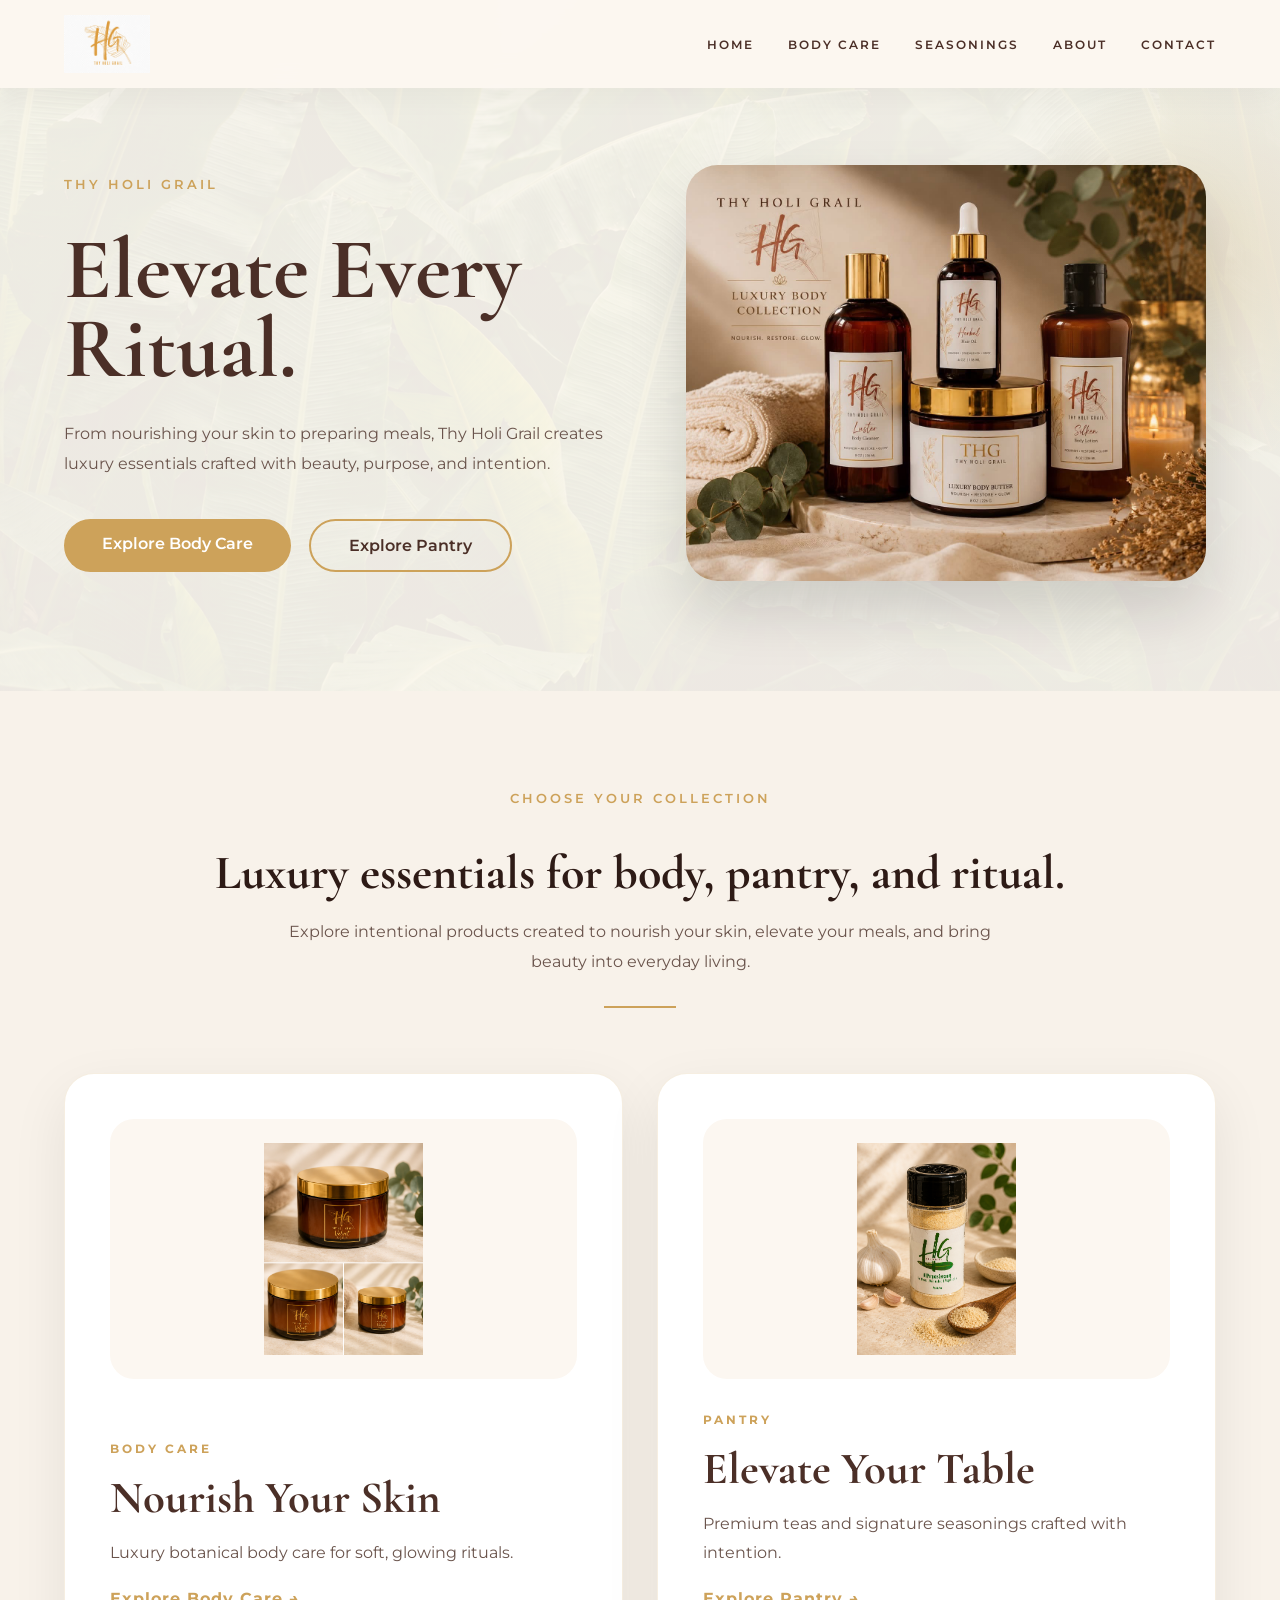
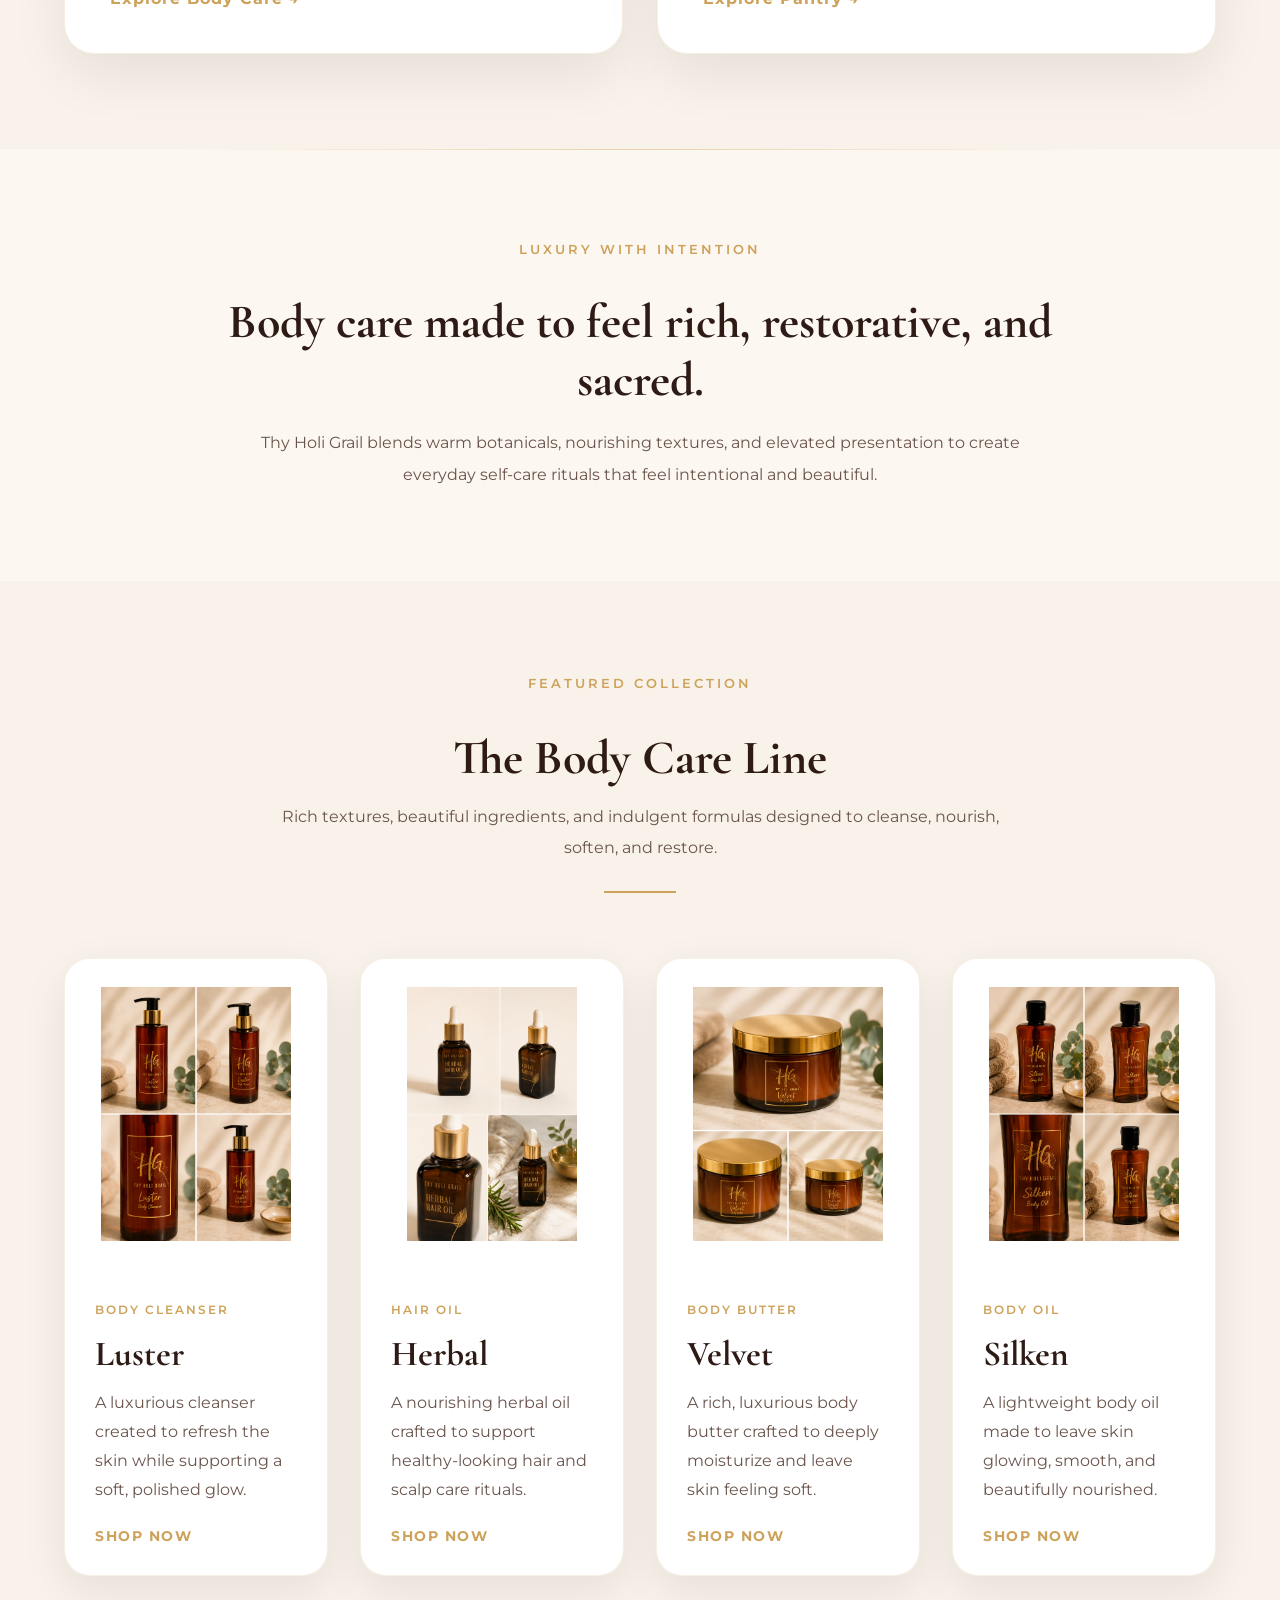
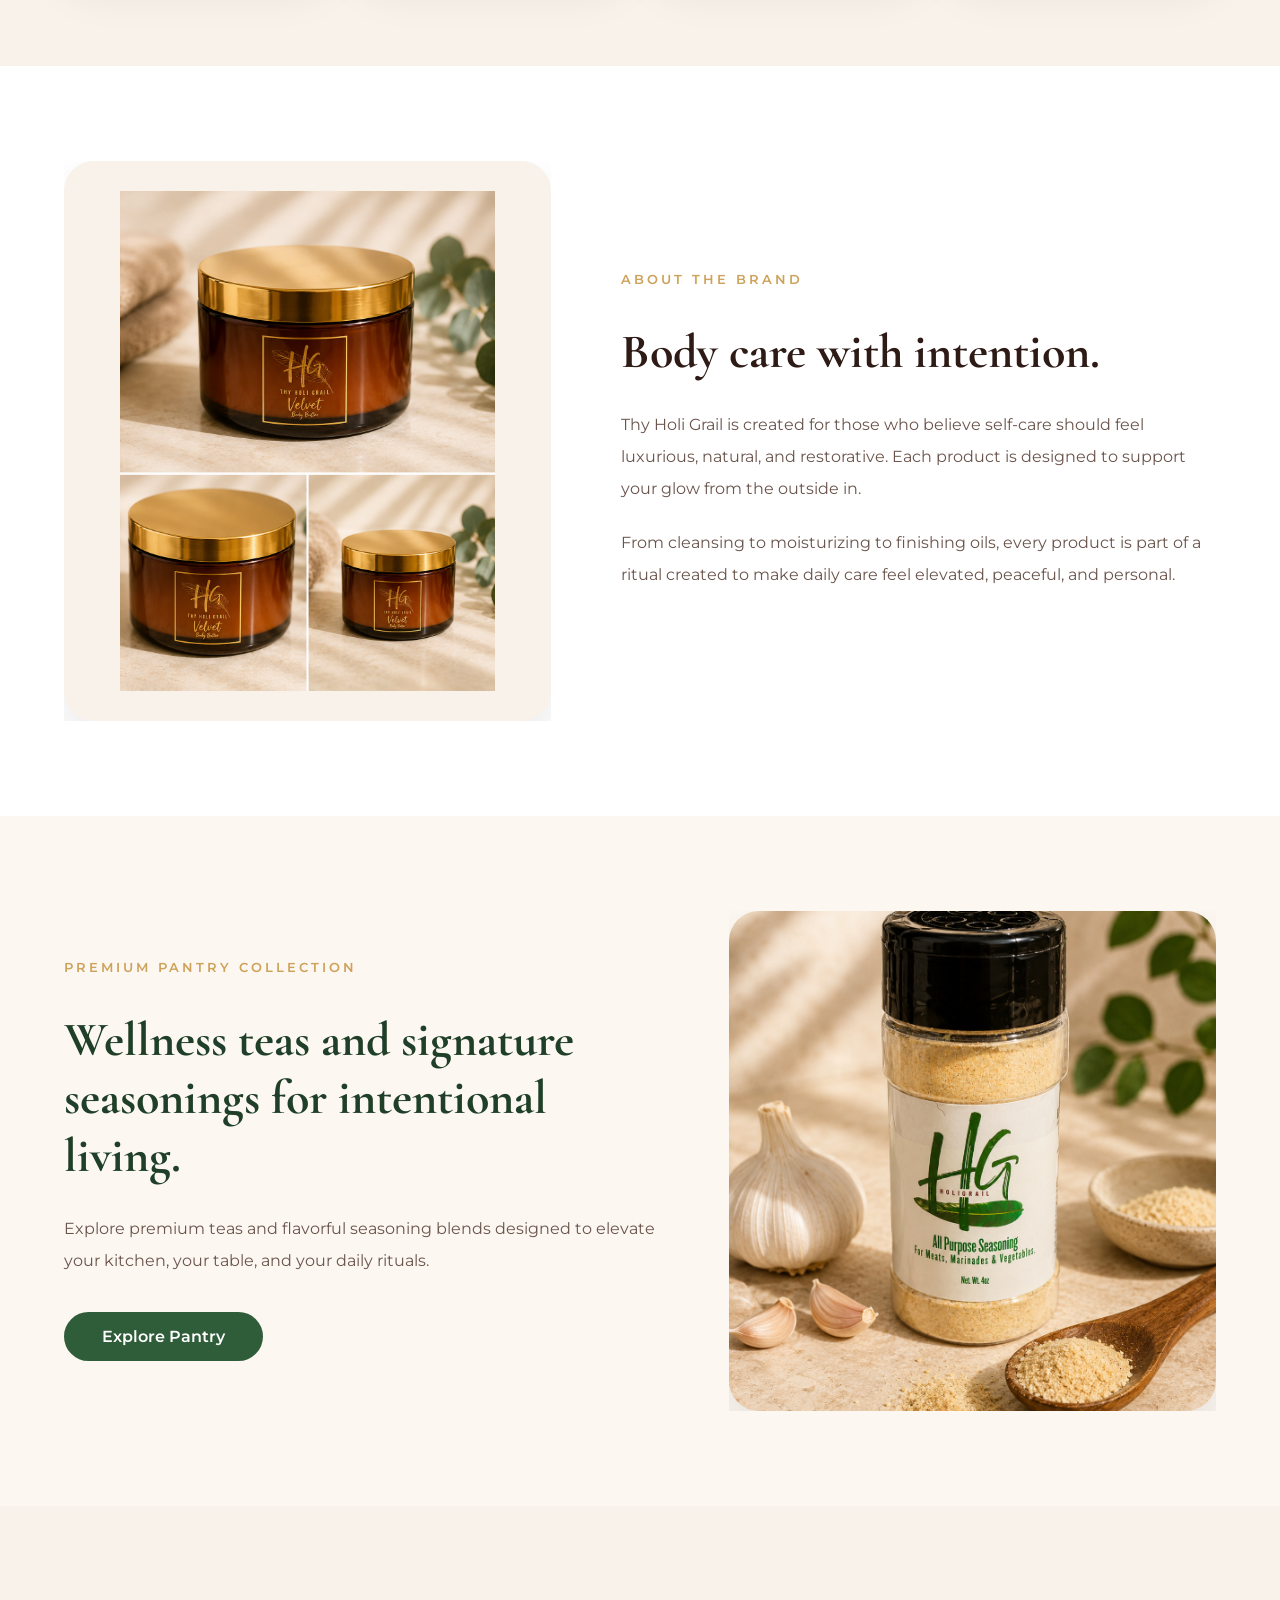
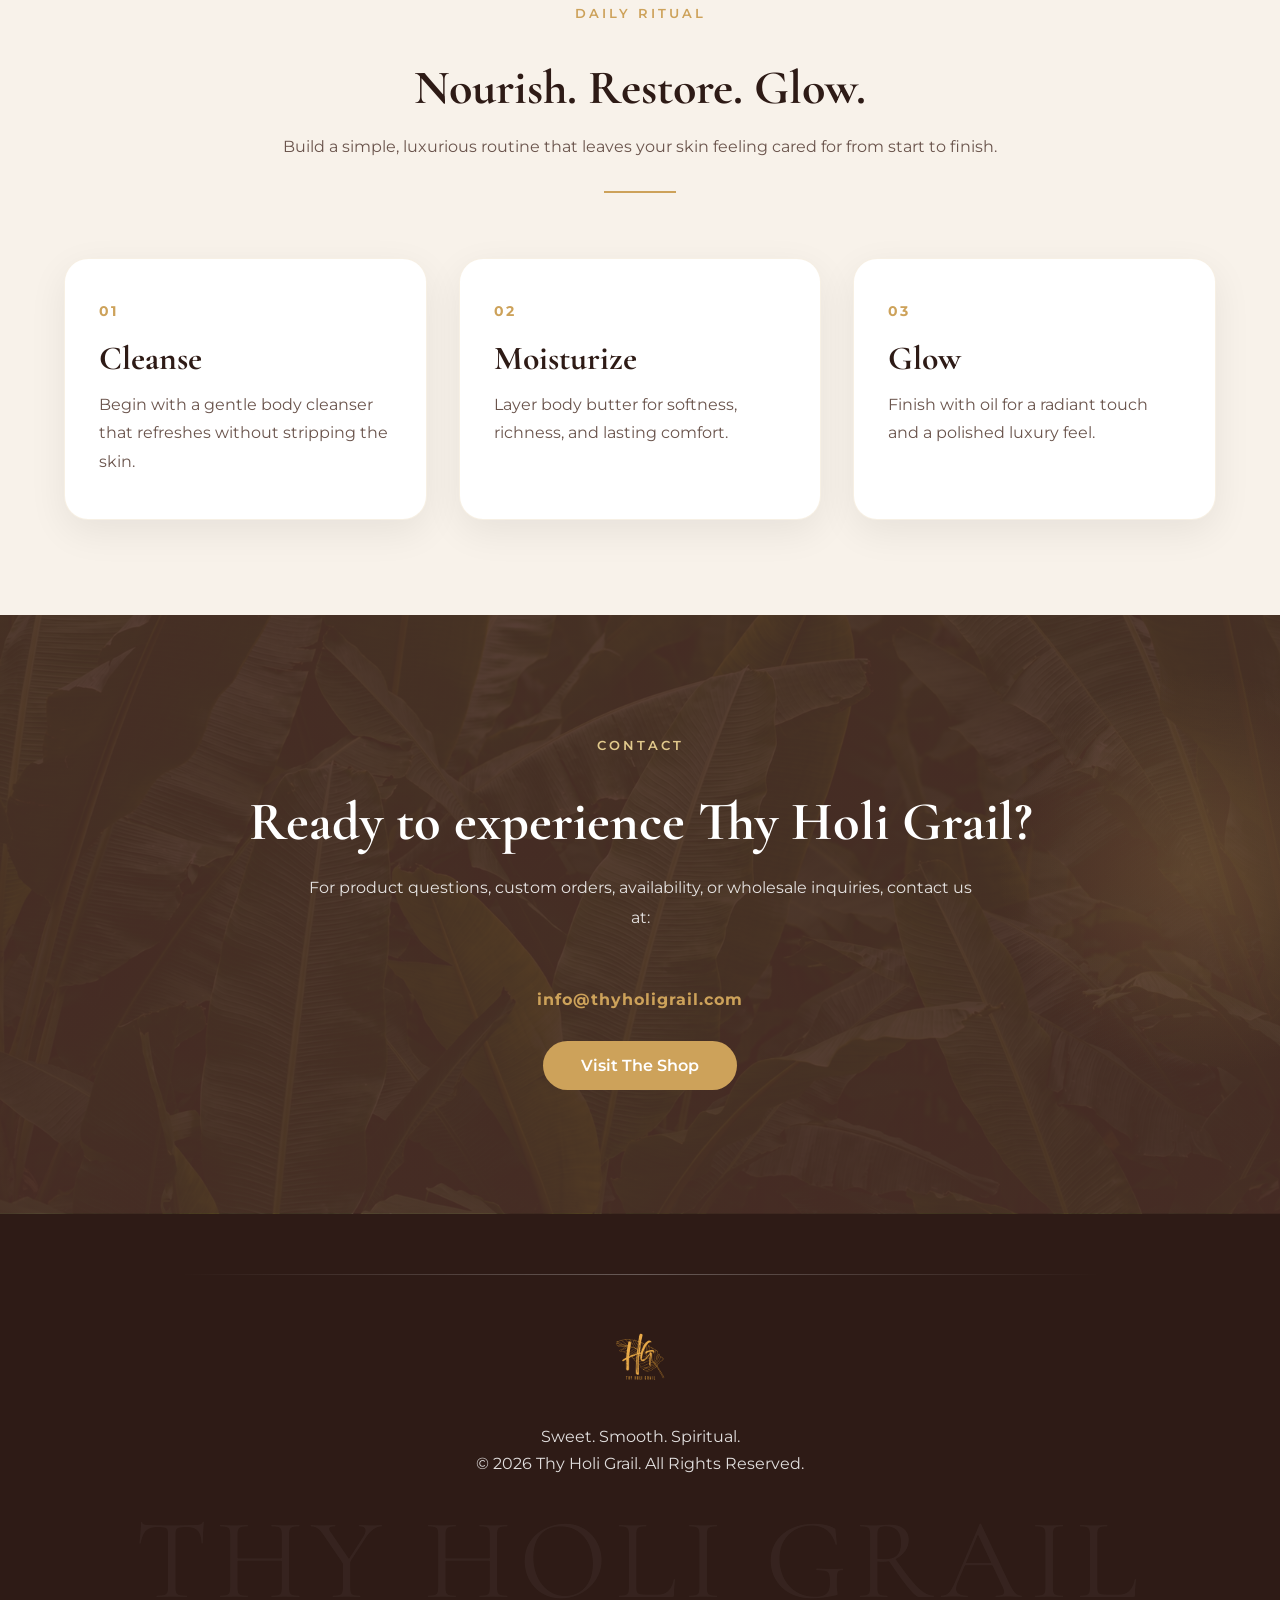
==== index.html @ 7cf2af61 "Update logo image source in index.html" ====
<!DOCTYPE html>
<html lang="en">
<head>
    <meta charset="UTF-8" />
    <meta name="viewport" content="width=device-width, initial-scale=1.0" />

    <title>Thy Holi Grail | Luxury Body Care</title>

    <link rel="stylesheet" href="style.css" />

    <link rel="preconnect" href="https://fonts.googleapis.com">
    <link rel="preconnect" href="https://fonts.gstatic.com" crossorigin>
    <link href="https://fonts.googleapis.com/css2?family=Cormorant+Garamond:wght@500;600;700&family=Montserrat:wght@300;400;500;600;700&display=swap" rel="stylesheet">
</head>

<body class="home-page">

    <header class="header">
        <a href="index.html" class="logo">
            <img src="./assets/logo/hglogo3.png" alt="Thy Holi Grail Logo">
        </a>

        <nav class="nav" id="nav">
            <a href="index.html" class="active">Home</a>
            <a href="#collection">Body Care</a>
            <a href="pages/seasonings.html">Seasonings</a>
            <a href="#about">About</a>
            <a href="#contact">Contact</a>
        </nav>

        <button class="menu-btn" id="menuBtn" aria-label="Open navigation menu">☰</button>
    </header>

    <main>

      <section class="home-hero brand-hero" id="home">
    <div class="container brand-hero-grid">

        <div class="brand-hero-content">
            <p class="eyebrow">Thy Holi Grail</p>

            <h1>
                Elevate Every<br>
                Ritual.
            </h1>

            <p>
                From nourishing your skin to preparing meals, Thy Holi Grail creates
                luxury essentials crafted with beauty, purpose, and intention.
            </p>

            <div class="hero-buttons">
                <a href="#collection" class="btn-gold">Explore Body Care</a>
                <a href="pages/seasonings.html" class="btn-outline-gold">Explore Pantry</a>
            </div>
        </div>

        <div class="brand-hero-collage">
            <img src="./assets/images/hero.JPG" alt="Thy Holi Grail Body Care" class="collage-main">
        </div>

    </div>
        </section>
<section class="collection-hub">
    <div class="container">

        <div class="collection-heading">
            <p class="eyebrow">Choose Your Collection</p>

            <h2>
                Luxury essentials for body, pantry, and ritual.
            </h2>

            <p>
                Explore intentional products created to nourish your skin, elevate your meals,
                and bring beauty into everyday living.
            </p>
        </div>

        <div class="collection-hub-grid">

            <a href="#collection" class="collection-hub-card">
                <div class="collection-hub-image">
                    <img src="./assets/images/BodyButter.PNG" alt="Luxury Body Care Collection">
                </div>

                <div>
                    <span>Body Care</span>
                    <h3>Nourish Your Skin</h3>
                    <p>Luxury botanical body care for soft, glowing rituals.</p>
                    <strong>Explore Body Care →</strong>
                </div>
            </a>

            <a href="pages/seasonings.html" class="collection-hub-card">
                <div class="collection-hub-image">
                    <img src="./assets/images/AllPurpose.PNG" alt="Premium Pantry Collection">
                </div>

                <div>
                    <span>Pantry</span>
                    <h3>Elevate Your Table</h3>
                    <p>Premium teas and signature seasonings crafted with intention.</p>
                    <strong>Explore Pantry →</strong>
                </div>
            </a>

        </div>

    </div>
</section>
        <section class="home-intro">
            <div class="container">
                <p class="eyebrow">Luxury With Intention</p>

                <h2>
                    Body care made to feel rich, restorative, and sacred.
                </h2>

                <p>
                    Thy Holi Grail blends warm botanicals, nourishing textures, and elevated presentation
                    to create everyday self-care rituals that feel intentional and beautiful.
                </p>
            </div>
        </section>

        <section class="home-collection" id="collection">
            <div class="container">

                <div class="collection-heading">
                    <p class="eyebrow">Featured Collection</p>

                    <h2>The Body Care Line</h2>

                    <p>
                        Rich textures, beautiful ingredients, and indulgent formulas designed
                        to cleanse, nourish, soften, and restore.
                    </p>
                </div>

                <div class="home-product-grid">

                    <a class="home-product-card" href="https://thyholigrail.myshopify.com/products/luster-body-cleanser">
                        <div class="home-product-image">
                            <img src="./assets/images/Cleanser.PNG" alt="Luster Body Cleanser">
                        </div>

                        <div class="home-product-info">
                            <span>Body Cleanser</span>
                            <h3>Luster</h3>
                            <p>A luxurious cleanser created to refresh the skin while supporting a soft, polished glow.</p>
                            <strong>Shop Now</strong>
                        </div>
                    </a>

                    <a class="home-product-card" href="https://thyholigrail.myshopify.com/products/herbal-hair-oil">
                        <div class="home-product-image">
                            <img src="./assets/images/HairOil.PNG" alt="Herbal Hair Oil">
                        </div>

                        <div class="home-product-info">
                            <span>Hair Oil</span>
                            <h3>Herbal</h3>
                            <p>A nourishing herbal oil crafted to support healthy-looking hair and scalp care rituals.</p>
                            <strong>Shop Now</strong>
                        </div>
                    </a>

                    <a class="home-product-card" href="https://thyholigrail.myshopify.com/products/velvet-body-butter">
                        <div class="home-product-image">
                            <img src="./assets/images/BodyButter.PNG" alt="Velvet Body Butter">
                        </div>

                        <div class="home-product-info">
                            <span>Body Butter</span>
                            <h3>Velvet</h3>
                            <p>A rich, luxurious body butter crafted to deeply moisturize and leave skin feeling soft.</p>
                            <strong>Shop Now</strong>
                        </div>
                    </a>

                    <a class="home-product-card" href="https://thyholigrail.myshopify.com/products/silken-body-oil">
                        <div class="home-product-image">
                            <img src="./assets/images/BodyOil.PNG" alt="Silken Body Oil">
                        </div>

                        <div class="home-product-info">
                            <span>Body Oil</span>
                            <h3>Silken</h3>
                            <p>A lightweight body oil made to leave skin glowing, smooth, and beautifully nourished.</p>
                            <strong>Shop Now</strong>
                        </div>
                    </a>

                </div>

            </div>
        </section>

        <section class="home-about" id="about">
            <div class="container home-about-grid">

                <div class="home-about-image">
                    <img src="./assets/images/BodyButter.PNG" alt="Luxury body butter by Thy Holi Grail">
                </div>

                <div class="home-about-content">
                    <p class="eyebrow">About The Brand</p>

                    <h2>
                        Body care with intention.
                    </h2>

                    <p>
                        Thy Holi Grail is created for those who believe self-care should feel luxurious,
                        natural, and restorative. Each product is designed to support your glow from the outside in.
                    </p>

                    <p>
                        From cleansing to moisturizing to finishing oils, every product is part of a ritual
                        created to make daily care feel elevated, peaceful, and personal.
                    </p>
                </div>

            </div>
        </section>

        <section class="home-pantry-preview">
            <div class="container home-pantry-grid">

                <div class="home-pantry-content">
                    <p class="eyebrow">Premium Pantry Collection</p>

                    <h2>
                        Wellness teas and signature seasonings for intentional living.
                    </h2>

                    <p>
                        Explore premium teas and flavorful seasoning blends designed to elevate
                        your kitchen, your table, and your daily rituals.
                    </p>

                    <a href="pages/seasonings.html" class="btn-green">Explore Pantry</a>
                </div>

                <div class="home-pantry-image">
                    <img src="./assets/images/AllPurpose.PNG" alt="Premium Seasoning Collection">
                </div>

            </div>
        </section>

        <section class="home-ritual" id="ritual">
            <div class="container">

                <div class="collection-heading">
                    <p class="eyebrow">Daily Ritual</p>

                    <h2>Nourish. Restore. Glow.</h2>

                    <p>
                        Build a simple, luxurious routine that leaves your skin feeling cared for from start to finish.
                    </p>
                </div>

                <div class="home-ritual-grid">

                    <div class="home-ritual-card">
                        <span>01</span>
                        <h3>Cleanse</h3>
                        <p>Begin with a gentle body cleanser that refreshes without stripping the skin.</p>
                    </div>

                    <div class="home-ritual-card">
                        <span>02</span>
                        <h3>Moisturize</h3>
                        <p>Layer body butter for softness, richness, and lasting comfort.</p>
                    </div>

                    <div class="home-ritual-card">
                        <span>03</span>
                        <h3>Glow</h3>
                        <p>Finish with oil for a radiant touch and a polished luxury feel.</p>
                    </div>

                </div>

            </div>
        </section>

        <section class="home-contact" id="contact">
    <div class="container">
        <p class="eyebrow">Contact</p>

        <h2>Ready to experience Thy Holi Grail?</h2>

        <p>
            For product questions, custom orders, availability, or wholesale inquiries,
            contact us at:
        </p>

        <a href="mailto:info@thyholigrail.com" class="contact-email">
            info@thyholigrail.com
        </a>

        <br>

        <a href="https://thyholigrail.myshopify.com" class="btn-gold">
            Visit The Shop
        </a>
    </div>
</section>
        
    </main>

    <footer class="footer">
        <div class="container">
            <img src="./assets/logo/hglogo2.png" alt="Thy Holi Grail Logo" class="footer-logo">

            <p>Sweet. Smooth. Spiritual.</p>

            <p>© 2026 Thy Holi Grail. All Rights Reserved.</p>
        </div>
    </footer>

    <script src="script.js"></script>
</body>
</html>
---- style.css ----
:root {
  --ivory: #f8f2ea;
  --cream: #fcf7f1;
  --brown: #4b2f27;
  --gold: #cda25a;
  --text: #6a544c;
  --white: #ffffff;
  --shadow: 0 18px 40px rgba(0,0,0,.08);
}

* {
  margin: 0;
  padding: 0;
  box-sizing: border-box;
}

html,
body {
  width: 100%;
  overflow-x: hidden;
  scroll-behavior: smooth;
}

body {
  font-family: "Montserrat", sans-serif;
  background: var(--cream);
  color: var(--text);
}

img {
  display: block;
  max-width: 100%;
}

a {
  text-decoration: none;
  color: inherit;
}

.header {
  position: fixed;
  top: 0;
  left: 0;
  width: 100%;
  height: 110px;
  padding: 10px 5%;
  background: rgba(252,247,241,.96);
  backdrop-filter: blur(12px);
  display: flex;
  align-items: center;
  justify-content: space-between;
  z-index: 999;
  box-shadow: 0 5px 20px rgba(0,0,0,.04);
}

.logo {
    display: flex;
    align-items: center;
    flex-shrink: 0;
}

.logo img {
    width: 220px;
    height: auto;
}

.nav {
  display: flex;
  gap: 28px;
  align-items: center;
}

.nav a {
  color: var(--brown);
  font-size: .82rem;
  letter-spacing: 1.8px;
  text-transform: uppercase;
}

.menu-btn {
  display: none;
  background: none;
  border: none;
  font-size: 1.8rem;
  color: var(--brown);
}

.hero {
  width: min(1180px, 90%);
  margin: 0 auto;
  padding: 130px 0 70px;
  display: grid;
  grid-template-columns: 1fr 1fr;
  gap: 45px;
  align-items: center;
}

.eyebrow {
  color: var(--gold);
  letter-spacing: 4px;
  text-transform: uppercase;
  font-size: .82rem;
  margin-bottom: 16px;
}

.hero h1,
.collection h2,
.about h2,
.ritual h2,
.contact h2 {
  font-family: "Cormorant Garamond", serif;
  color: var(--brown);
}

.hero h1 {
  font-size: 4.8rem;
  line-height: .92;
  margin-bottom: 24px;
}

.hero p {
  line-height: 1.8;
  max-width: 500px;
  margin-bottom: 28px;
}

.btn {
  display: inline-block;
  background: var(--gold);
  color: var(--white);
  padding: 14px 32px;
  border-radius: 50px;
  font-weight: 600;
}

.hero-image img{
    width:100%;
    height:100%;
    object-fit:contain;
}

.collection,
.about,
.ritual,
.contact {
  padding: 90px 5%;
}

.collection {
  background: var(--ivory);
  text-align: center;
}

.collection h2,
.about h2,
.ritual h2,
.contact h2 {
  font-size: 3.2rem;
  margin-bottom: 45px;
}

.product-grid {
  width: min(1180px, 100%);
  margin: 0 auto;
  display: grid;
  grid-template-columns: repeat(auto-fit, minmax(240px, 1fr));
  gap: 28px;
}

.product-card {
  display: block;
  background: var(--white);
  border-radius: 28px;
  overflow: hidden;
  box-shadow: var(--shadow);
  transition: .35s ease;
}

.product-card:hover {
  transform: translateY(-8px);
}

.product-card img {
  width: 100%;
  height: 280px;
  object-fit: contain;
  padding: 22px;
  background: var(--white);
}

.product-info {
  padding: 22px;
  text-align: center;
}

.product-info h3 {
  font-family: "Cormorant Garamond", serif;
  font-size: 2.2rem;
  color: var(--brown);
  margin-bottom: 8px;
}

.product-info p {
  color: #a88652;
  letter-spacing: 1px;
  text-transform: uppercase;
  font-size: .85rem;
}

.about {
  background: var(--white);
}

.about-content {
  width: min(900px, 100%);
}

.about p {
  max-width: 800px;
  line-height: 2;
}

.ritual {
  background: var(--ivory);
  text-align: center;
}

.ritual-grid {
  width: min(1000px, 100%);
  margin: 45px auto 0;
  display: grid;
  grid-template-columns: repeat(3, 1fr);
  gap: 26px;
}

.ritual-card {
  background: var(--white);
  padding: 38px;
  border-radius: 22px;
  box-shadow: var(--shadow);
}

.ritual-card h3 {
  font-family: "Cormorant Garamond", serif;
  color: var(--brown);
  font-size: 2rem;
  margin-bottom: 12px;
}

.contact {
  text-align: center;
}

.contact p {
  max-width: 650px;
  margin: 0 auto 30px;
  line-height: 1.9;
}

footer {
  background: var(--brown);
  padding: 55px 20px;
  text-align: center;
}

footer img {
  width: 150px;
  margin: 0 auto 25px;
}

footer p {
  color: var(--white);
}

@media (max-width: 900px) {
  .hero {
    grid-template-columns: 1fr;
    text-align: center;
  }

  .hero p {
    margin: 0 auto 28px;
  }

  .ritual-grid {
    grid-template-columns: 1fr;
  }

  .menu-btn {
    display: block;
  }

  .nav {
    display: none;
  }

  .nav.active {
    display: flex;
    position: absolute;
    top: 82px;
    right: 5%;
    width: 240px;
    flex-direction: column;
    gap: 22px;
    padding: 28px;
    background: var(--white);
    border-radius: 20px;
    box-shadow: 0 20px 50px rgba(0,0,0,.15);
  }
}

@media (max-width: 600px) {
  .logo img {
    width: 80px;
  }

  .hero {
    padding-top: 115px;
  }

  .hero h1 {
    font-size: 3.8rem;
  }

  .collection h2,
  .about h2,
  .ritual h2,
  .contact h2 {
    font-size: 2.5rem;
  }
}
/* ===========================================================
   THY HOLI GRAIL
   PREMIUM PANTRY COLLECTION
   Add to the END of style.css
=========================================================== */

:root{

    --pantry-green:#2F5D3A;
    --pantry-green-dark:#1F3F28;
    --pantry-gold:#CDA25A;
    --pantry-cream:#FCF7F1;
    --pantry-ivory:#F8F2EA;

}


/* ===========================================================
BODY
=========================================================== */

.seasonings-page{

    background:var(--pantry-cream);
    color:#2d2d2d;

}


/* ===========================================================
HERO
=========================================================== */

.pantry-hero{

    padding:170px 0 120px;
    background:
    linear-gradient(
        rgba(252,247,241,.94),
        rgba(252,247,241,.94)
    ),
    url("assets/images/banana-leaf-bg.png");

    background-size:cover;

}

.pantry-hero-grid{

    display:grid;
    grid-template-columns:1fr 1fr;
    align-items:center;
    gap:70px;

}

.eyebrow{

    display:inline-block;

    color:var(--pantry-green);

    text-transform:uppercase;

    letter-spacing:3px;

    font-size:.85rem;

    font-weight:600;

    margin-bottom:18px;

}

.pantry-hero h1{

    font-family:"Cormorant Garamond",serif;

    font-size:4.5rem;

    line-height:1.05;

    color:var(--pantry-green-dark);

    margin-bottom:30px;

}

.pantry-hero p{

    font-size:1.05rem;

    line-height:1.9;

    max-width:560px;

    color:#555;

    margin-bottom:40px;

}

.hero-buttons{

    display:flex;

    gap:20px;

    flex-wrap:wrap;

}

.btn-green{

    display:inline-block;

    background:var(--pantry-green);

    color:white;

    text-decoration:none;

    padding:15px 38px;

    border-radius:40px;

    font-weight:600;

    transition:.35s;

}

.btn-green:hover{

    background:var(--pantry-green-dark);

    transform:translateY(-3px);

}

.btn-outline-green{

    display:inline-block;

    text-decoration:none;

    color:var(--pantry-green);

    border:2px solid var(--pantry-green);

    padding:15px 38px;

    border-radius:40px;

    font-weight:600;

    transition:.35s;

}

.btn-outline-green:hover{

    background:var(--pantry-green);

    color:white;

}

.pantry-hero-image{

    text-align:center;

}

.pantry-hero-image img{

    width:100%;

    max-width:480px;

    border-radius:28px;

    box-shadow:0 25px 60px rgba(0,0,0,.12);

}


/* ===========================================================
INTRO
=========================================================== */

.pantry-intro{

    padding:110px 0;

    text-align:center;

}

.pantry-intro h2{

    font-family:"Cormorant Garamond",serif;

    font-size:3rem;

    color:var(--pantry-green-dark);

    max-width:900px;

    margin:20px auto;

}

.pantry-intro p{

    max-width:760px;

    margin:auto;

    line-height:2;

    color:#666;

}


/* ===========================================================
COLLECTION
=========================================================== */

.pantry-collection{

    padding:110px 0;

}

.collection-heading{

    text-align:center;

    margin-bottom:70px;

}

.collection-heading h2{

    font-family:"Cormorant Garamond",serif;

    font-size:3rem;

    color:var(--pantry-green-dark);

    margin:15px 0;

}

.collection-heading p{

    max-width:700px;

    margin:auto;

    color:#666;

    line-height:1.9;

}

.pantry-product-grid{

    display:grid;

    grid-template-columns:repeat(auto-fit,minmax(320px,1fr));

    gap:40px;

}

.pantry-product-card{

    background:white;

    border-radius:26px;

    overflow:hidden;

    box-shadow:0 15px 45px rgba(0,0,0,.08);

    transition:.35s;

}

.pantry-product-card:hover{

    transform:translateY(-12px);

    box-shadow:0 30px 60px rgba(0,0,0,.12);

}

.pantry-product-image{

    background:var(--pantry-ivory);

    padding:35px;

}

.pantry-product-image img{

    width:100%;

    display:block;

}

.pantry-product-info{

    padding:35px;

}

.pantry-product-info span{

    color:var(--pantry-green);

    font-size:.82rem;

    font-weight:600;

    letter-spacing:2px;

    text-transform:uppercase;

}

.pantry-product-info h3{

    margin:18px 0;

    font-family:"Cormorant Garamond",serif;

    font-size:2rem;

    color:var(--pantry-green-dark);

}

.pantry-product-info p{

    color:#666;

    line-height:1.8;

    margin-bottom:28px;

}

.product-link{

    color:var(--pantry-green);

    text-decoration:none;

    font-weight:600;

}

.product-link:hover{

    color:var(--pantry-gold);

}


/* ===========================================================
STORY
=========================================================== */

.pantry-story{

    padding:130px 0;

    background:white;

}

.pantry-story-grid{

    display:grid;

    grid-template-columns:1fr 1fr;

    gap:70px;

    align-items:center;

}

.pantry-story-image img{

    width:100%;

    border-radius:30px;

    box-shadow:0 25px 55px rgba(0,0,0,.1);

}

.pantry-story-content h2{

    font-family:"Cormorant Garamond",serif;

    font-size:3rem;

    color:var(--pantry-green-dark);

    margin:20px 0 30px;

}

.pantry-story-content p{

    line-height:2;

    color:#666;

    margin-bottom:25px;

}


/* ===========================================================
BENEFITS
=========================================================== */

.pantry-benefits{

    padding:120px 0;

}

.pantry-benefit-grid{

    display:grid;

    grid-template-columns:repeat(auto-fit,minmax(240px,1fr));

    gap:35px;

}

.pantry-benefit{

    background:white;

    padding:45px 35px;

    text-align:center;

    border-radius:22px;

    box-shadow:0 12px 35px rgba(0,0,0,.06);

}

.pantry-benefit span{

    font-size:3rem;

}

.pantry-benefit h3{

    margin:25px 0 15px;

    font-family:"Cormorant Garamond",serif;

    font-size:2rem;

    color:var(--pantry-green-dark);

}

.pantry-benefit p{

    color:#666;

    line-height:1.8;

}


/* ===========================================================
CTA
=========================================================== */

.pantry-cta{

    padding:140px 20px;

    text-align:center;

    background:

    linear-gradient(

    rgba(31,63,40,.94),

    rgba(31,63,40,.94)

    ),

    url("assets/images/banana-leaf-bg.png");

    background-size:cover;

}

.pantry-cta .eyebrow{

    color:#d8c38d;

}

.pantry-cta h2{

    color:white;

    font-family:"Cormorant Garamond",serif;

    font-size:3.4rem;

    margin:20px auto;

    max-width:900px;

}

.pantry-cta p{

    color:rgba(255,255,255,.85);

    max-width:650px;

    margin:0 auto 45px;

    line-height:1.9;

}


/* ===========================================================
RESPONSIVE
=========================================================== */

@media(max-width:992px){

    .pantry-hero-grid,
    .pantry-story-grid{

        grid-template-columns:1fr;

        text-align:center;

    }

    .pantry-hero h1{

        font-size:3.4rem;

    }

    .pantry-intro h2,
    .collection-heading h2,
    .pantry-story-content h2,
    .pantry-cta h2{

        font-size:2.4rem;

    }

    .hero-buttons{

        justify-content:center;

    }

}

@media(max-width:640px){

    .pantry-hero{

        padding:140px 0 80px;

    }

    .pantry-hero h1{

        font-size:2.7rem;

    }

    .pantry-intro,
    .pantry-collection,
    .pantry-story,
    .pantry-benefits,
    .pantry-cta{

        padding:80px 0;

    }

    .pantry-product-grid{

        grid-template-columns:1fr;

    }

}
.seasonings-page .navbar {
    position: fixed;
    top: 0;
    left: 0;
    width: 100%;
    background: rgba(252, 247, 241, 0.96);
    backdrop-filter: blur(12px);
    z-index: 999;
    padding: 18px 0;
    box-shadow: 0 8px 30px rgba(0,0,0,0.04);
}

.seasonings-page .nav-wrapper {
    display: flex;
    align-items: center;
    justify-content: space-between;
}

.seasonings-page .logo img {
    width: 75px;
    height: auto;
    display: block;
}

.seasonings-page .nav-links {
    display: flex;
    align-items: center;
    gap: 34px;
    list-style: none;
    margin: 0;
    padding: 0;
}

.seasonings-page .nav-links a {
    text-decoration: none;
    color: #1F3F28;
    font-size: 0.9rem;
    font-weight: 600;
    letter-spacing: 1px;
}

.seasonings-page .nav-links a:hover,
.seasonings-page .nav-links a.active {
    color: #CDA25A;
}

@media(max-width: 768px) {
    .seasonings-page .nav-wrapper {
        flex-direction: column;
        gap: 14px;
    }

    .seasonings-page .nav-links {
        gap: 18px;
        flex-wrap: wrap;
        justify-content: center;
    }

    .seasonings-page .logo img {
        width: 60px;
    }
}
/* ===========================================================
   SEASONINGS PAGE SIZE FIX
=========================================================== */

.seasonings-page {
    overflow-x: hidden;
}

/* HERO FIX */
.seasonings-page .pantry-hero {
    min-height: auto;
    padding: 150px 0 90px;
}

.seasonings-page .pantry-hero-grid {
    max-width: 1200px;
    margin: 0 auto;
    padding: 0 24px;
}

.seasonings-page .pantry-hero-image img {
    max-width: 360px;
    width: 100%;
    height: auto;
    object-fit: cover;
}

/* SECTION SPACING FIX */
.seasonings-page .pantry-intro,
.seasonings-page .pantry-collection,
.seasonings-page .pantry-story,
.seasonings-page .pantry-benefits,
.seasonings-page .pantry-cta {
    padding: 80px 0;
}

/* PRODUCT CARD IMAGE FIX */
.seasonings-page .pantry-product-image {
    height: 420px;
    overflow: hidden;
}

.seasonings-page .pantry-product-image img {
    width: 100%;
    height: 100%;
    object-fit: cover;
}

/* CARD WIDTH FIX */
.seasonings-page .pantry-product-grid {
    max-width: 1100px;
    margin: 0 auto;
    padding: 0 24px;
}

/* STORY IMAGE FIX */
.seasonings-page .pantry-story-grid {
    max-width: 1150px;
    margin: 0 auto;
    padding: 0 24px;
}

.seasonings-page .pantry-story-image img {
    max-height: 560px;
    object-fit: cover;
}

/* BENEFITS FIX */
.seasonings-page .pantry-benefit-grid {
    max-width: 1150px;
    margin: 0 auto;
    padding: 0 24px;
}

/* MOBILE FIX */
@media (max-width: 768px) {
    .seasonings-page .pantry-hero {
        padding: 140px 0 70px;
    }

    .seasonings-page .pantry-hero-image img {
        max-width: 300px;
    }

    .seasonings-page .pantry-product-image {
        height: 330px;
    }

    .seasonings-page .pantry-intro,
    .seasonings-page .pantry-collection,
    .seasonings-page .pantry-story,
    .seasonings-page .pantry-benefits,
    .seasonings-page .pantry-cta {
        padding: 60px 0;
    }
}
/* ===========================================================
   PHASE 1 — HOME PAGE LUXURY UPGRADE
   Paste at the VERY BOTTOM of style.css
=========================================================== */

:root {
    --home-brown: #4B2F27;
    --home-brown-dark: #2E1B16;
    --home-gold: #CDA25A;
    --home-cream: #FCF7F1;
    --home-ivory: #F8F2EA;
    --home-white: #FFFFFF;
    --home-text: #6A544C;
}

/* GLOBAL HOME FIX */

.home-page {
    background: var(--home-cream);
    color: var(--home-text);
    overflow-x: hidden;
}

.container {
    width: min(1180px, 90%);
    margin: 0 auto;
}

/* HEADER UPGRADE */

.home-page .header {
    height: 88px;
    padding: 10px 5%;
    background: rgba(252, 247, 241, 0.96);
    backdrop-filter: blur(14px);
    box-shadow: 0 8px 30px rgba(0,0,0,.04);
}

.home-page .logo img {
    width: 86px;
}

.home-page .nav {
    gap: 34px;
}

.home-page .nav a {
    color: var(--home-brown);
    font-size: .78rem;
    font-weight: 600;
    letter-spacing: 2px;
    text-transform: uppercase;
    transition: .3s ease;
}

.home-page .nav a:hover,
.home-page .nav a.active {
    color: var(--home-gold);
}

.home-page .menu-btn {
    color: var(--home-brown);
}

/* HERO */

.home-hero {
    padding: 155px 0 95px;
    background:
        linear-gradient(
            rgba(252,247,241,.92),
            rgba(252,247,241,.92)
        ),
        url("assets/images/banana-leaf-bg.png");
    background-size: cover;
    background-position: center;
}

.home-hero-grid {
    display: grid;
    grid-template-columns: 1fr 1fr;
    gap: 70px;
    align-items: center;
}

.home-page .eyebrow {
    display: inline-block;
    color: var(--home-gold);
    text-transform: uppercase;
    letter-spacing: 3px;
    font-size: .82rem;
    font-weight: 600;
    margin-bottom: 18px;
}

.home-hero h1 {
    font-family: "Cormorant Garamond", serif;
    font-size: 5rem;
    line-height: .95;
    color: var(--home-brown-dark);
    margin-bottom: 28px;
}

.home-hero-content > p:not(.eyebrow) {
    font-size: 1.05rem;
    line-height: 1.9;
    max-width: 560px;
    color: var(--home-text);
    margin-bottom: 38px;
}

.hero-buttons {
    display: flex;
    gap: 18px;
    flex-wrap: wrap;
}

.btn-gold,
.btn-outline-gold {
    display: inline-block;
    padding: 15px 38px;
    border-radius: 40px;
    font-weight: 600;
    transition: .35s ease;
}

.btn-gold {
    background: var(--home-gold);
    color: white;
}

.btn-gold:hover {
    background: var(--home-brown);
    transform: translateY(-3px);
}

.btn-outline-gold {
    border: 2px solid var(--home-gold);
    color: var(--home-brown);
}

.btn-outline-gold:hover {
    background: var(--home-gold);
    color: white;
}

.home-hero-image img {
    width: 100%;
    max-width: 500px;
    border-radius: 30px;
    box-shadow: 0 25px 60px rgba(0,0,0,.12);
    margin-left: auto;
}

/* INTRO */

.home-intro {
    padding: 90px 0;
    text-align: center;
}

.home-intro h2 {
    font-family: "Cormorant Garamond", serif;
    font-size: 3rem;
    color: var(--home-brown-dark);
    max-width: 880px;
    margin: 18px auto;
}

.home-intro p:not(.eyebrow) {
    max-width: 760px;
    margin: 0 auto;
    line-height: 2;
    color: var(--home-text);
}

/* COLLECTION */

.home-collection {
    padding: 90px 0;
    background: var(--home-ivory);
}

.home-page .collection-heading {
    text-align: center;
    margin-bottom: 65px;
}

.home-page .collection-heading h2 {
    font-family: "Cormorant Garamond", serif;
    font-size: 3rem;
    color: var(--home-brown-dark);
    margin: 15px 0;
}

.home-page .collection-heading p:not(.eyebrow) {
    max-width: 720px;
    margin: 0 auto;
    line-height: 1.9;
    color: var(--home-text);
}

.home-product-grid {
    display: grid;
    grid-template-columns: repeat(auto-fit, minmax(255px, 1fr));
    gap: 32px;
}

.home-product-card {
    display: block;
    background: white;
    border-radius: 26px;
    overflow: hidden;
    box-shadow: 0 15px 45px rgba(0,0,0,.08);
    transition: .35s ease;
}

.home-product-card:hover {
    transform: translateY(-10px);
    box-shadow: 0 28px 65px rgba(0,0,0,.12);
}

.home-product-image {
    height: 310px;
    background: white;
    padding: 28px;
}

.home-product-image img {
    width: 100%;
    height: 100%;
    object-fit: contain;
}

.home-product-info {
    padding: 30px;
}

.home-product-info span {
    color: var(--home-gold);
    font-size: .78rem;
    font-weight: 600;
    letter-spacing: 2px;
    text-transform: uppercase;
}

.home-product-info h3 {
    font-family: "Cormorant Garamond", serif;
    font-size: 2.2rem;
    color: var(--home-brown-dark);
    margin: 14px 0;
}

.home-product-info p {
    line-height: 1.8;
    color: var(--home-text);
    margin-bottom: 22px;
}

.home-product-info strong {
    color: var(--home-gold);
    font-size: .9rem;
    text-transform: uppercase;
    letter-spacing: 1.5px;
}

/* ABOUT */

.home-about {
    padding: 95px 0;
    background: white;
}

.home-about-grid {
    display: grid;
    grid-template-columns: .9fr 1.1fr;
    gap: 70px;
    align-items: center;
}

.home-about-image img {
    width: 100%;
    max-height: 560px;
    object-fit: contain;
    border-radius: 30px;
    box-shadow: 0 25px 55px rgba(0,0,0,.09);
    background: var(--home-ivory);
    padding: 30px;
}

.home-about-content h2 {
    font-family: "Cormorant Garamond", serif;
    font-size: 3rem;
    color: var(--home-brown-dark);
    margin: 18px 0 28px;
}

.home-about-content p:not(.eyebrow) {
    line-height: 2;
    margin-bottom: 22px;
    color: var(--home-text);
}

/* PANTRY PREVIEW */

.home-pantry-preview {
    padding: 95px 0;
    background: var(--home-cream);
}

.home-pantry-grid {
    display: grid;
    grid-template-columns: 1.1fr .9fr;
    gap: 70px;
    align-items: center;
}

.home-pantry-content h2 {
    font-family: "Cormorant Garamond", serif;
    font-size: 3rem;
    color: var(--pantry-green-dark);
    margin: 18px 0 28px;
}

.home-pantry-content p:not(.eyebrow) {
    line-height: 2;
    color: var(--home-text);
    margin-bottom: 35px;
}

.home-pantry-image img {
    width: 100%;
    max-height: 500px;
    object-fit: cover;
    border-radius: 30px;
    box-shadow: 0 25px 55px rgba(0,0,0,.1);
}

/* RITUAL */

.home-ritual {
    padding: 95px 0;
    background: var(--home-ivory);
}

.home-ritual-grid {
    display: grid;
    grid-template-columns: repeat(3, 1fr);
    gap: 32px;
}

.home-ritual-card {
    background: white;
    padding: 42px 34px;
    border-radius: 24px;
    box-shadow: 0 12px 38px rgba(0,0,0,.07);
    transition: .35s ease;
}

.home-ritual-card:hover {
    transform: translateY(-8px);
}

.home-ritual-card span {
    color: var(--home-gold);
    font-size: .9rem;
    font-weight: 700;
    letter-spacing: 2px;
}

.home-ritual-card h3 {
    font-family: "Cormorant Garamond", serif;
    font-size: 2.1rem;
    color: var(--home-brown-dark);
    margin: 18px 0 12px;
}

.home-ritual-card p {
    line-height: 1.8;
    color: var(--home-text);
}

/* CONTACT CTA */

.home-contact {
    padding: 120px 20px;
    text-align: center;
    background:
        linear-gradient(
            rgba(75,47,39,.92),
            rgba(75,47,39,.92)
        ),
        url("assets/images/banana-leaf-bg.png");
    background-size: cover;
    background-position: center;
}

.home-contact .eyebrow {
    color: #E1C98C;
}

.home-contact h2 {
    font-family: "Cormorant Garamond", serif;
    font-size: 3.4rem;
    color: white;
    max-width: 850px;
    margin: 18px auto;
}

.home-contact p:not(.eyebrow) {
    color: rgba(255,255,255,.86);
    max-width: 680px;
    margin: 0 auto 38px;
    line-height: 1.9;
}

/* FOOTER */

.footer {
    background: var(--home-brown-dark);
    padding: 60px 20px;
    text-align: center;
}

.footer-logo {
    width: 135px;
    margin: 0 auto 22px;
}

.footer p {
    color: rgba(255,255,255,.86);
    margin-bottom: 8px;
}

/* HIDE OLD HOME SECTIONS IF OLD CSS STILL EXISTS */

.home-page .hero,
.home-page .collection,
.home-page .about,
.home-page .ritual,
.home-page .contact {
    display: none;
}

/* RESPONSIVE */

@media (max-width: 950px) {
    .home-hero-grid,
    .home-about-grid,
    .home-pantry-grid {
        grid-template-columns: 1fr;
        text-align: center;
    }

    .home-hero-content > p:not(.eyebrow),
    .home-pantry-content p:not(.eyebrow) {
        margin-left: auto;
        margin-right: auto;
    }

    .hero-buttons {
        justify-content: center;
    }

    .home-hero-image img {
        margin: 0 auto;
    }

    .home-about-image {
        order: 2;
    }

    .home-about-content {
        order: 1;
    }

    .home-ritual-grid {
        grid-template-columns: 1fr;
    }

    .home-hero h1 {
        font-size: 4rem;
    }
}

@media (max-width: 900px) {
    .home-page .nav.active {
        display: flex;
        position: absolute;
        top: 88px;
        right: 5%;
        width: 260px;
        flex-direction: column;
        gap: 22px;
        padding: 28px;
        background: white;
        border-radius: 20px;
        box-shadow: 0 20px 50px rgba(0,0,0,.15);
    }
}

@media (max-width: 640px) {
    .home-hero {
        padding: 135px 0 75px;
    }

    .home-hero h1 {
        font-size: 3.2rem;
    }

    .home-intro,
    .home-collection,
    .home-about,
    .home-pantry-preview,
    .home-ritual {
        padding: 70px 0;
    }

    .home-intro h2,
    .home-page .collection-heading h2,
    .home-about-content h2,
    .home-pantry-content h2,
    .home-contact h2 {
        font-size: 2.35rem;
    }

    .home-product-image {
        height: 280px;
    }

    .home-page .logo img {
        width: 75px;
    }
}
/* ===========================================================
   PHASE 2 — PREMIUM DETAILS + SHARED ANIMATIONS
   Paste at the VERY BOTTOM of style.css
=========================================================== */

/* SMOOTHER SITE FEEL */

html {
    scroll-padding-top: 100px;
}

body {
    -webkit-font-smoothing: antialiased;
    text-rendering: optimizeLegibility;
}

/* SHARED BUTTON POLISH */

.btn,
.btn-gold,
.btn-outline-gold,
.btn-green,
.btn-outline-green {
    position: relative;
    overflow: hidden;
}

.btn::after,
.btn-gold::after,
.btn-outline-gold::after,
.btn-green::after,
.btn-outline-green::after {
    content: "";
    position: absolute;
    top: 0;
    left: -120%;
    width: 80%;
    height: 100%;
    background: linear-gradient(
        120deg,
        transparent,
        rgba(255,255,255,.35),
        transparent
    );
    transition: .65s ease;
}

.btn:hover::after,
.btn-gold:hover::after,
.btn-outline-gold:hover::after,
.btn-green:hover::after,
.btn-outline-green:hover::after {
    left: 120%;
}

/* GOLD ACCENT LINES */

.home-page .collection-heading::after,
.seasonings-page .collection-heading::after {
    content: "";
    display: block;
    width: 72px;
    height: 2px;
    margin: 28px auto 0;
    background: var(--gold);
}

.seasonings-page .collection-heading::after {
    background: var(--pantry-green);
}

/* IMAGE LIFT + SOFT ZOOM */

.home-product-image,
.pantry-product-image,
.home-about-image,
.home-pantry-image,
.pantry-story-image,
.home-hero-image,
.pantry-hero-image {
    overflow: hidden;
}

.home-product-image img,
.pantry-product-image img,
.home-about-image img,
.home-pantry-image img,
.pantry-story-image img,
.home-hero-image img,
.pantry-hero-image img {
    transition: transform .55s ease, filter .55s ease;
}

.home-product-card:hover img,
.pantry-product-card:hover img,
.home-about-image:hover img,
.home-pantry-image:hover img,
.pantry-story-image:hover img,
.home-hero-image:hover img,
.pantry-hero-image:hover img {
    transform: scale(1.035);
}

/* CARD BORDER GLOW */

.home-product-card,
.pantry-product-card,
.home-ritual-card,
.pantry-benefit {
    border: 1px solid rgba(205,162,90,.16);
}

.pantry-product-card,
.pantry-benefit {
    border-color: rgba(47,93,58,.16);
}

.home-product-card:hover,
.home-ritual-card:hover {
    border-color: rgba(205,162,90,.45);
}

.pantry-product-card:hover,
.pantry-benefit:hover {
    border-color: rgba(47,93,58,.42);
}

/* ELEGANT SECTION DIVIDERS */

.home-intro,
.pantry-intro {
    position: relative;
}

.home-intro::before,
.pantry-intro::before {
    content: "";
    position: absolute;
    top: 0;
    left: 50%;
    width: min(920px, 82%);
    height: 1px;
    transform: translateX(-50%);
    background: linear-gradient(
        90deg,
        transparent,
        rgba(205,162,90,.45),
        transparent
    );
}

.pantry-intro::before {
    background: linear-gradient(
        90deg,
        transparent,
        rgba(47,93,58,.35),
        transparent
    );
}

/* NAV UNDERLINE */

.home-page .nav a,
.seasonings-page .nav-links a {
    position: relative;
}

.home-page .nav a::after,
.seasonings-page .nav-links a::after {
    content: "";
    position: absolute;
    left: 0;
    bottom: -8px;
    width: 0;
    height: 1px;
    background: currentColor;
    transition: width .3s ease;
}

.home-page .nav a:hover::after,
.home-page .nav a.active::after,
.seasonings-page .nav-links a:hover::after,
.seasonings-page .nav-links a.active::after {
    width: 100%;
}

/* SCROLL REVEAL */

.reveal {
    opacity: 0;
    transform: translateY(35px);
    transition: opacity .8s ease, transform .8s ease;
}

.reveal.visible {
    opacity: 1;
    transform: translateY(0);
}

/* STAGGER EFFECT */

.reveal-delay-1 {
    transition-delay: .12s;
}

.reveal-delay-2 {
    transition-delay: .22s;
}

.reveal-delay-3 {
    transition-delay: .32s;
}

/* HERO LOAD ANIMATION */

.home-hero-content,
.pantry-hero-content {
    animation: heroFadeUp .9s ease both;
}

.home-hero-image,
.pantry-hero-image {
    animation: heroFadeIn .95s ease .15s both;
}

@keyframes heroFadeUp {
    from {
        opacity: 0;
        transform: translateY(28px);
    }

    to {
        opacity: 1;
        transform: translateY(0);
    }
}

@keyframes heroFadeIn {
    from {
        opacity: 0;
        transform: translateY(22px) scale(.98);
    }

    to {
        opacity: 1;
        transform: translateY(0) scale(1);
    }
}

/* FOOTER POLISH */

.footer {
    position: relative;
}

.footer::before {
    content: "";
    display: block;
    width: min(920px, 82%);
    height: 1px;
    margin: 0 auto 40px;
    background: linear-gradient(
        90deg,
        transparent,
        rgba(255,255,255,.28),
        transparent
    );
}

/* MOBILE POLISH */

@media (max-width: 640px) {
    .btn,
    .btn-gold,
    .btn-outline-gold,
    .btn-green,
    .btn-outline-green {
        width: 100%;
        max-width: 280px;
        text-align: center;
    }

    .hero-buttons {
        align-items: center;
    }

    .home-product-card,
    .pantry-product-card {
        border-radius: 22px;
    }
}
/* ===========================================================
   PHASE 4 — LUXURY BRAND EXPERIENCE
   Paste at the VERY BOTTOM of style.css
=========================================================== */

/* SCROLL PROGRESS BAR */

.scroll-progress {
    position: fixed;
    top: 0;
    left: 0;
    height: 3px;
    width: 0%;
    background: linear-gradient(
        90deg,
        var(--gold),
        var(--pantry-green)
    );
    z-index: 9999;
}

/* FLOATING BACKGROUND ACCENTS */

.home-hero,
.pantry-hero,
.home-contact,
.pantry-cta {
    position: relative;
    overflow: hidden;
}

.home-hero::before,
.pantry-hero::before,
.home-contact::before,
.pantry-cta::before {
    content: "";
    position: absolute;
    width: 420px;
    height: 420px;
    border-radius: 50%;
    background: radial-gradient(
        circle,
        rgba(205,162,90,.18),
        transparent 68%
    );
    top: 8%;
    right: -130px;
    pointer-events: none;
    animation: softFloat 8s ease-in-out infinite;
}

.pantry-hero::before,
.pantry-cta::before {
    background: radial-gradient(
        circle,
        rgba(47,93,58,.18),
        transparent 68%
    );
}

@keyframes softFloat {
    0% {
        transform: translateY(0);
    }

    50% {
        transform: translateY(-24px);
    }

    100% {
        transform: translateY(0);
    }
}

/* PRODUCT GLOW */

.home-product-card,
.pantry-product-card {
    position: relative;
}

.home-product-card::before,
.pantry-product-card::before {
    content: "";
    position: absolute;
    inset: 0;
    background: radial-gradient(
        circle at var(--x, 50%) var(--y, 50%),
        rgba(205,162,90,.18),
        transparent 38%
    );
    opacity: 0;
    transition: opacity .35s ease;
    pointer-events: none;
    z-index: 1;
}

.pantry-product-card::before {
    background: radial-gradient(
        circle at var(--x, 50%) var(--y, 50%),
        rgba(47,93,58,.18),
        transparent 38%
    );
}

.home-product-card:hover::before,
.pantry-product-card:hover::before {
    opacity: 1;
}

.home-product-image,
.home-product-info,
.pantry-product-image,
.pantry-product-info {
    position: relative;
    z-index: 2;
}

/* LUXURY QUICK VIEW MODAL */

.quick-view-modal {
    position: fixed;
    inset: 0;
    background: rgba(31, 23, 19, .72);
    backdrop-filter: blur(10px);
    display: none;
    align-items: center;
    justify-content: center;
    padding: 24px;
    z-index: 9998;
}

.quick-view-modal.active {
    display: flex;
}

.quick-view-box {
    width: min(980px, 100%);
    background: var(--cream);
    border-radius: 30px;
    overflow: hidden;
    display: grid;
    grid-template-columns: 1fr 1fr;
    box-shadow: 0 35px 90px rgba(0,0,0,.28);
    position: relative;
    animation: modalFadeUp .45s ease both;
}

@keyframes modalFadeUp {
    from {
        opacity: 0;
        transform: translateY(30px) scale(.97);
    }

    to {
        opacity: 1;
        transform: translateY(0) scale(1);
    }
}

.quick-view-image {
    background: var(--ivory);
    padding: 42px;
    display: flex;
    align-items: center;
    justify-content: center;
}

.quick-view-image img {
    max-height: 460px;
    object-fit: contain;
}

.quick-view-content {
    padding: 55px 45px;
}

.quick-view-content span {
    display: inline-block;
    color: var(--gold);
    text-transform: uppercase;
    letter-spacing: 2.5px;
    font-size: .78rem;
    font-weight: 700;
    margin-bottom: 16px;
}

.quick-view-content h3 {
    font-family: "Cormorant Garamond", serif;
    font-size: 3rem;
    color: var(--brown);
    margin-bottom: 18px;
}

.quick-view-content p {
    line-height: 1.9;
    color: var(--text);
    margin-bottom: 26px;
}

.quick-view-content ul {
    list-style: none;
    margin-bottom: 35px;
}

.quick-view-content li {
    margin-bottom: 12px;
    color: var(--text);
}

.quick-view-content li::before {
    content: "✦";
    color: var(--gold);
    margin-right: 10px;
}

.quick-view-actions {
    display: flex;
    gap: 14px;
    flex-wrap: wrap;
}

.close-modal {
    position: absolute;
    top: 20px;
    right: 22px;
    background: transparent;
    border: none;
    color: var(--brown);
    font-size: 2rem;
    cursor: pointer;
    z-index: 3;
}

/* PANTRY MODAL COLORS */

.quick-view-modal.pantry-mode .quick-view-content span,
.quick-view-modal.pantry-mode .quick-view-content li::before {
    color: var(--pantry-green);
}

.quick-view-modal.pantry-mode .quick-view-content h3 {
    color: var(--pantry-green-dark);
}

/* PREMIUM FOOTER UPGRADE */

.footer {
    overflow: hidden;
}

.footer::after {
    content: "THY HOLI GRAIL";
    display: block;
    font-family: "Cormorant Garamond", serif;
    font-size: clamp(3rem, 9vw, 8rem);
    color: rgba(255,255,255,.04);
    line-height: 1;
    margin-top: 30px;
    letter-spacing: 8px;
}

/* MOBILE */

@media (max-width: 800px) {
    .quick-view-box {
        grid-template-columns: 1fr;
        max-height: 90vh;
        overflow-y: auto;
    }

    .quick-view-image {
        padding: 35px;
    }

    .quick-view-image img {
        max-height: 300px;
    }

    .quick-view-content {
        padding: 38px 28px;
    }

    .quick-view-content h3 {
        font-size: 2.4rem;
    }
}
/* ===========================================================
   BRAND HERO
=========================================================== */

.brand-hero {

    padding: 165px 0 110px;

    background:
    linear-gradient(
        rgba(252,247,241,.94),
        rgba(252,247,241,.94)
    ),
    url("assets/images/banana-leaf-bg.png");

    background-size: cover;
    background-position: center;

}

.brand-hero-grid {

    display: grid;

    grid-template-columns: 1fr 1fr;

    gap: 70px;

    align-items: center;

}

.brand-hero-content h1 {

    font-family: "Cormorant Garamond", serif;

    font-size: 5.4rem;

    line-height: .92;

    color: var(--brown);

    margin: 20px 0 30px;

}

.brand-hero-content p:not(.eyebrow){

    max-width:560px;

    line-height:1.9;

    margin-bottom:40px;

}

.brand-hero-collage{

    position:relative;

    height:650px;

}

.collage-main{

    position:absolute;

    width:75%;

    right:0;

    top:0;

    border-radius:32px;

    box-shadow:0 30px 60px rgba(0,0,0,.14);

}

.collage-small{

    position:absolute;

    width:52%;

    left:0;

    bottom:0;

    border-radius:28px;

    border:10px solid var(--cream);

    box-shadow:0 20px 50px rgba(0,0,0,.14);

}

.brand-hero-collage img{

    transition:.5s ease;

}

.brand-hero-collage:hover .collage-main{

    transform:translateY(-10px);

}

.brand-hero-collage:hover .collage-small{

    transform:translateY(10px);

}

@media(max-width:1000px){

.brand-hero-grid{

grid-template-columns:1fr;

text-align:center;

}

.brand-hero-content p:not(.eyebrow){

margin:auto auto 40px;

}

.hero-buttons{

justify-content:center;

}

.brand-hero-collage{

height:520px;

margin-top:40px;

}

.collage-main{

width:72%;

}

.collage-small{

width:50%;

}

}

@media(max-width:650px){

.brand-hero{

padding:140px 0 80px;

}

.brand-hero-content h1{

font-size:3.6rem;

}

.brand-hero-collage{

height:380px;

}

}
/* ===========================================================
   COLLECTION HUB — CLEAN LUXURY VERSION
=========================================================== */

.collection-hub {
    padding: 95px 0;
    background: var(--ivory);
}

.collection-hub-grid {
    display: grid;
    grid-template-columns: repeat(2, 1fr);
    gap: 34px;
    margin-top: 60px;
}

.collection-hub-card {
    background: white;
    min-height: 460px;
    border-radius: 30px;
    padding: 45px;
    display: flex;
    flex-direction: column;
    justify-content: space-between;
    box-shadow: 0 20px 55px rgba(0,0,0,.08);
    border: 1px solid rgba(205,162,90,.18);
    transition: .4s ease;
}

.collection-hub-card:hover {
    transform: translateY(-10px);
    box-shadow: 0 28px 70px rgba(0,0,0,.12);
}

.collection-hub-image {
    height: 260px;
    display: flex;
    align-items: center;
    justify-content: center;
    background: var(--cream);
    border-radius: 24px;
    padding: 24px;
    margin-bottom: 30px;
}

.collection-hub-image img {
    width: 100%;
    height: 100%;
    object-fit: contain;
}

.collection-hub-card span {
    color: var(--gold);
    text-transform: uppercase;
    letter-spacing: 3px;
    font-size: .78rem;
    font-weight: 700;
}

.collection-hub-card h3 {
    font-family: "Cormorant Garamond", serif;
    color: var(--brown);
    font-size: 2.8rem;
    margin: 14px 0;
}

.collection-hub-card p {
    color: var(--text);
    line-height: 1.8;
    margin-bottom: 22px;
}

.collection-hub-card strong {
    color: var(--gold);
    letter-spacing: 1px;
}

@media(max-width: 850px) {
    .collection-hub-grid {
        grid-template-columns: 1fr;
    }

    .collection-hub-card {
        min-height: auto;
    }

    .collection-hub-card h3 {
        font-size: 2.4rem;
    }
}

.bodycare-hub {
    background:
        url("assets/images/hero.JPG")
        center/cover no-repeat;
}

.pantry-hub {
    background:
        url("assets/images/seasonings2.PNG")
        center/cover no-repeat;
}

@media(max-width: 850px) {
    .collection-hub-grid {
        grid-template-columns: 1fr;
    }

    .collection-hub-card {
        min-height: 360px;
    }

    .collection-hub-card h3 {
        font-size: 2.4rem;
    }
}
/* ===========================================================
   HOME HERO IMAGE FIX
   Paste at the VERY BOTTOM of style.css
=========================================================== */

.brand-hero-collage {
    height: auto !important;
    display: flex !important;
    align-items: center;
    justify-content: center;
}

.brand-hero-collage .collage-main {
    position: static !important;
    width: 100% !important;
    max-width: 520px !important;
    height: auto !important;
    object-fit: contain !important;
    border-radius: 32px;
    box-shadow: 0 30px 60px rgba(0,0,0,.14);
}

.brand-hero-collage .collage-small {
    display: none !important;
}
/* ===========================================================
   FINAL HOME HERO SINGLE IMAGE FIX
   Paste at the VERY BOTTOM of style.css
=========================================================== */

.brand-hero-collage {
    position: static !important;
    height: auto !important;
    display: flex !important;
    align-items: center !important;
    justify-content: center !important;
}

.brand-hero-collage .collage-main {
    position: static !important;
    display: block !important;
    width: 100% !important;
    max-width: 520px !important;
    height: auto !important;
    object-fit: contain !important;
    border-radius: 32px !important;
    box-shadow: 0 30px 60px rgba(0,0,0,.14) !important;
}

.brand-hero-collage .collage-small {
    display: none !important;
}
.contact-email {
    display: inline-block;
    margin: 18px 0 32px;
    color: var(--gold);
    font-weight: 700;
    letter-spacing: 1px;
    text-decoration: none;
}

.contact-email:hover {
    color: var(--brown);
}
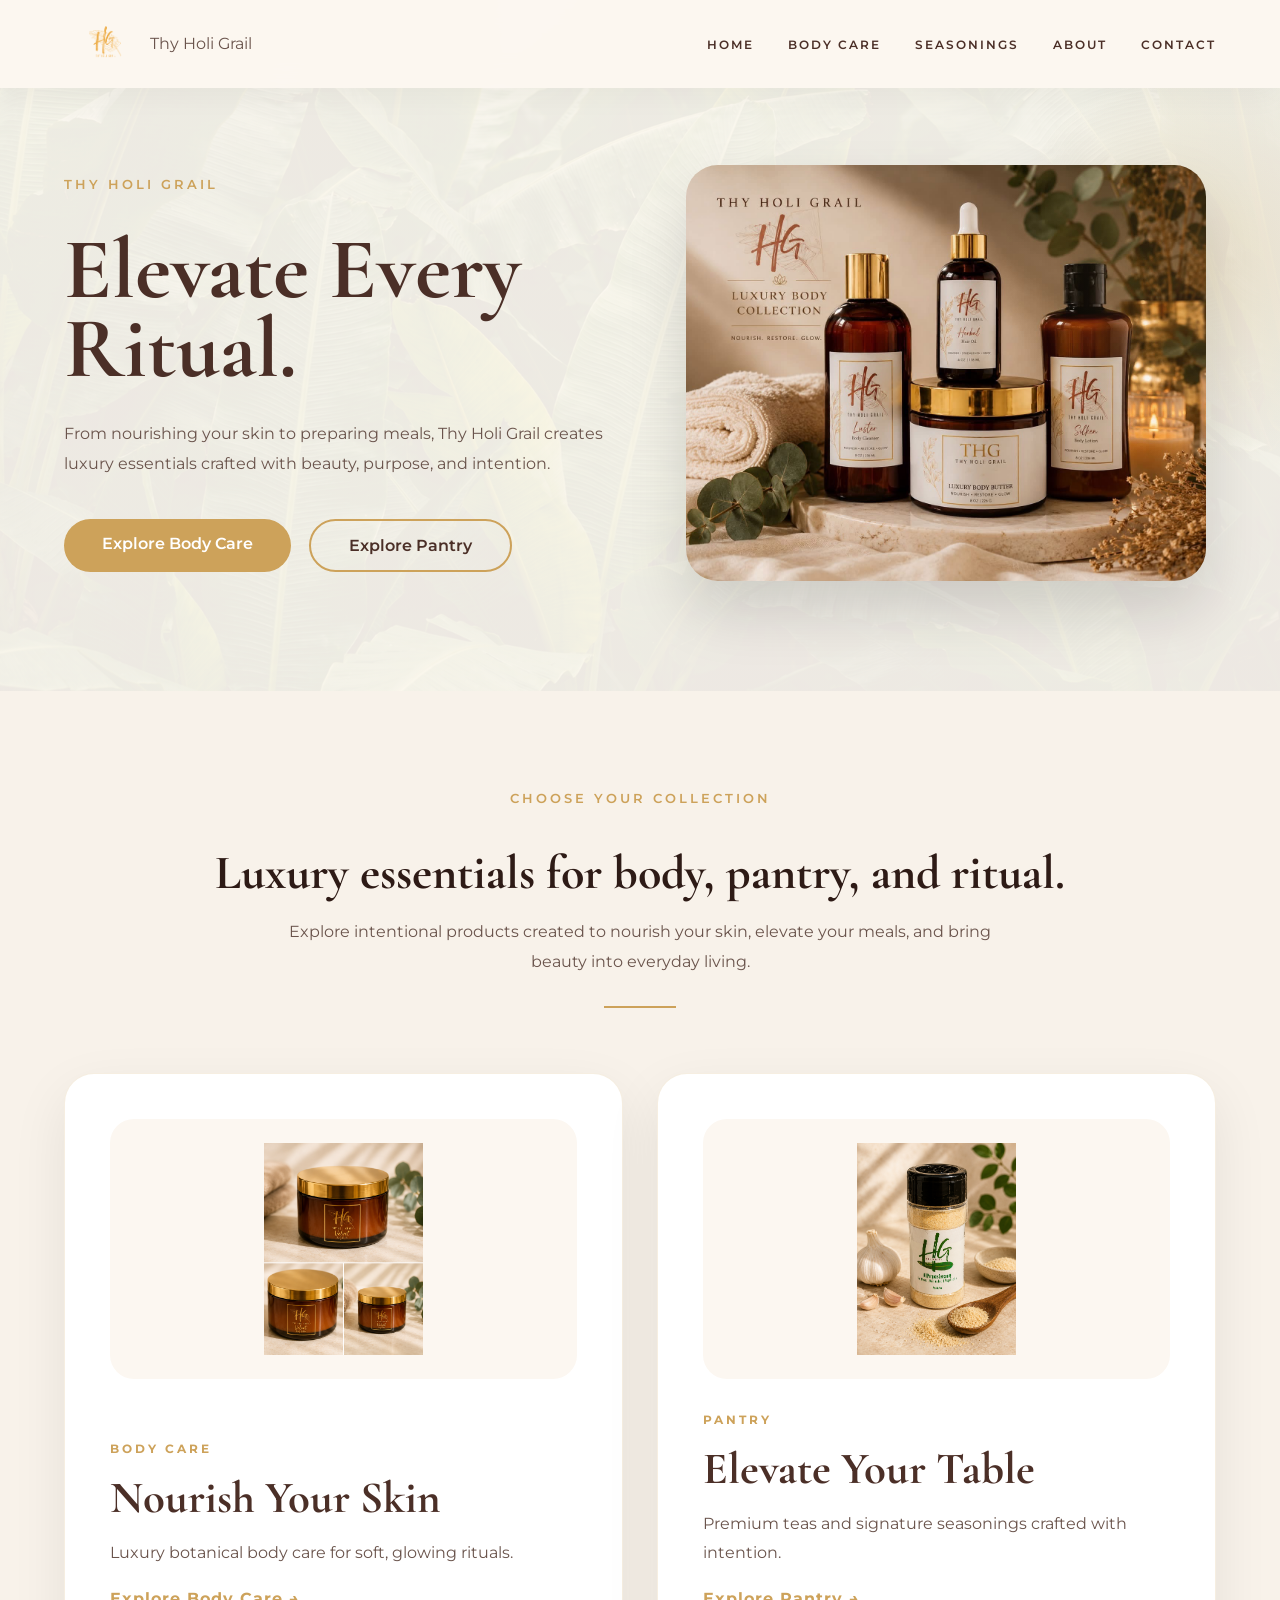
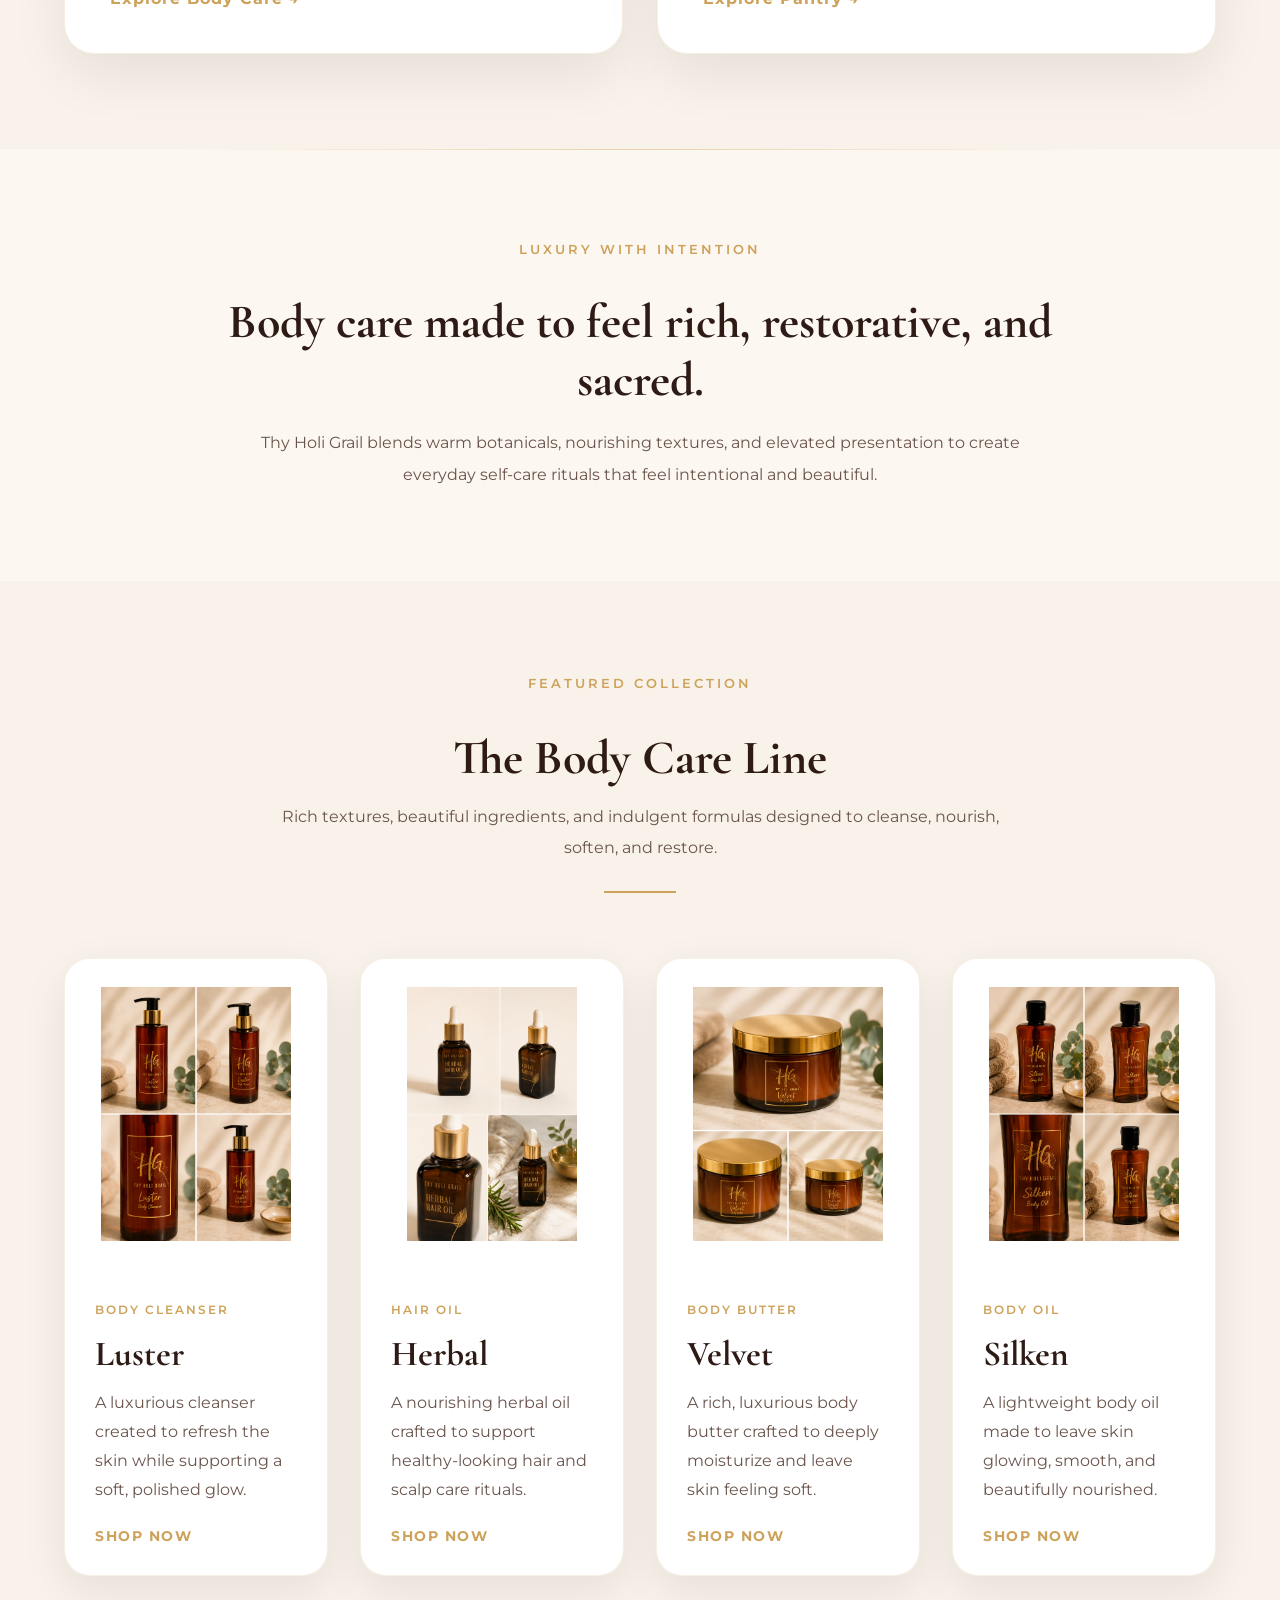
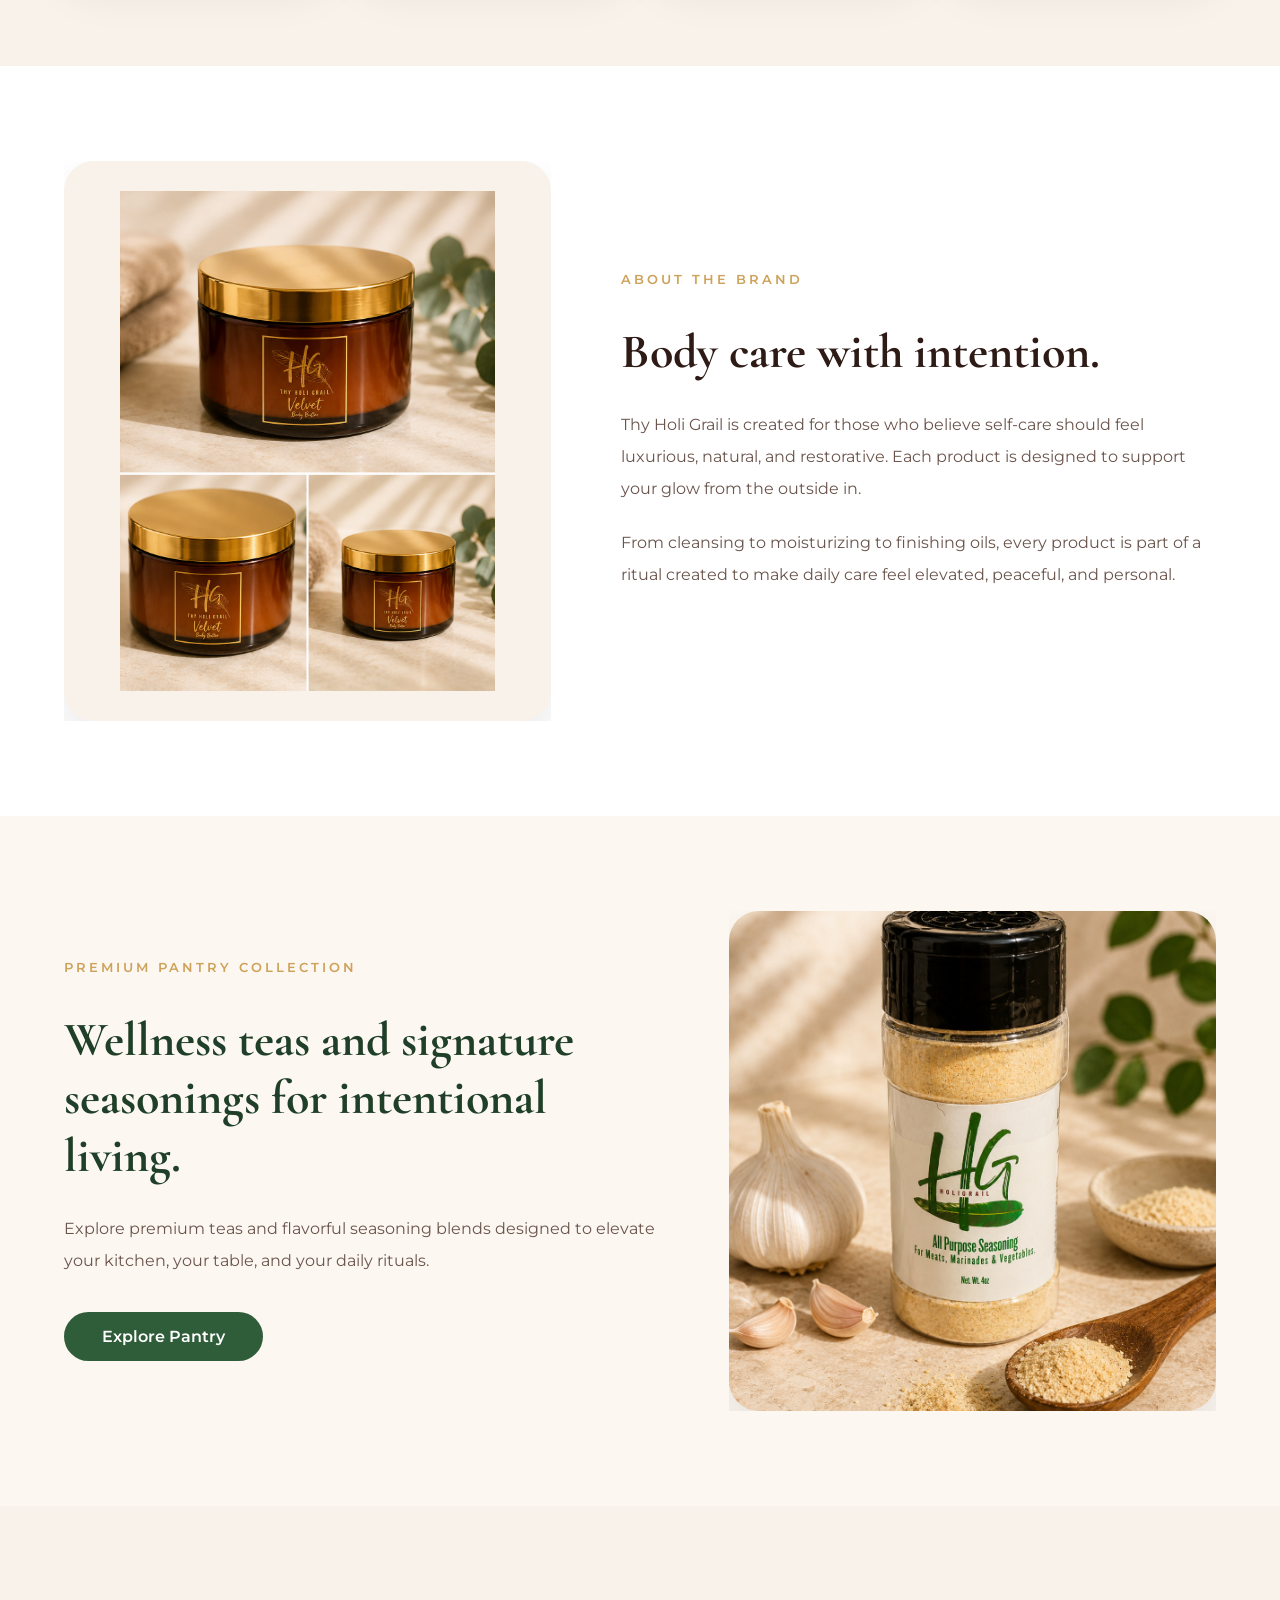
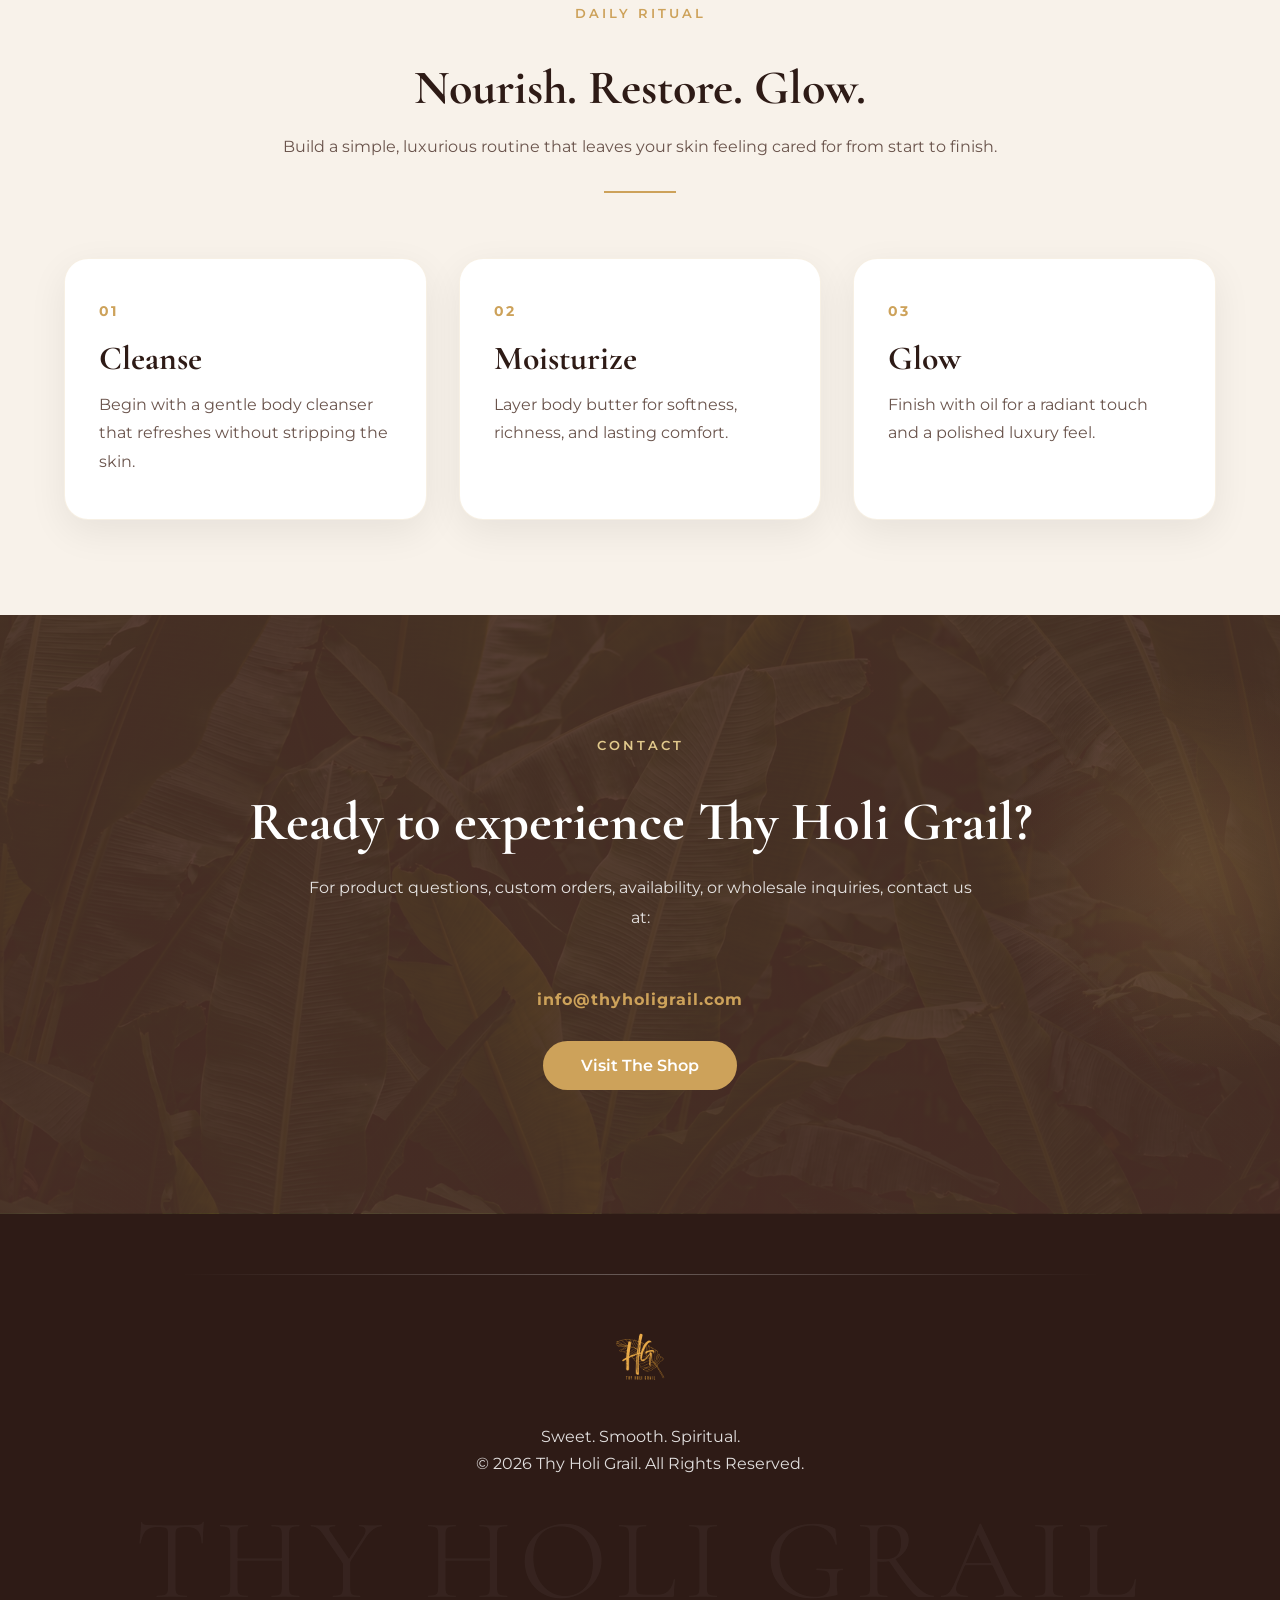
==== commit 9df86ef3: "Enhance logo section with branding text Updated logo link to include a span element for branding." ====
--- a/index.html
+++ b/index.html
@@ -16,10 +16,10 @@
 <body class="home-page">
 
     <header class="header">
-        <a href="index.html" class="logo">
-            <img src="./assets/logo/hglogo3.png" alt="Thy Holi Grail Logo">
-        </a>
-
+      <a href="index.html" class="logo">
+    <img src="./assets/logo/hglogo3.png" alt="Thy Holi Grail Logo">
+    <span>Thy Holi Grail</span>
+</a>
         <nav class="nav" id="nav">
             <a href="index.html" class="active">Home</a>
             <a href="#collection">Body Care</a>
--- a/style.css
+++ b/style.css
@@ -42,7 +42,7 @@
   top: 0;
   left: 0;
   width: 100%;
-  height: 110px;
+  height: 120px;
   padding: 10px 5%;
   background: rgba(252,247,241,.96);
   backdrop-filter: blur(12px);
@@ -52,16 +52,18 @@
   z-index: 999;
   box-shadow: 0 5px 20px rgba(0,0,0,.04);
 }
-
 .logo {
     display: flex;
     align-items: center;
+    width: 520px;
+    height: auto;
+    overflow: visible;
     flex-shrink: 0;
 }
-
 .logo img {
-    width: 220px;
+    width: 100%;
     height: auto;
+    display: block;
 }
 
 .nav {
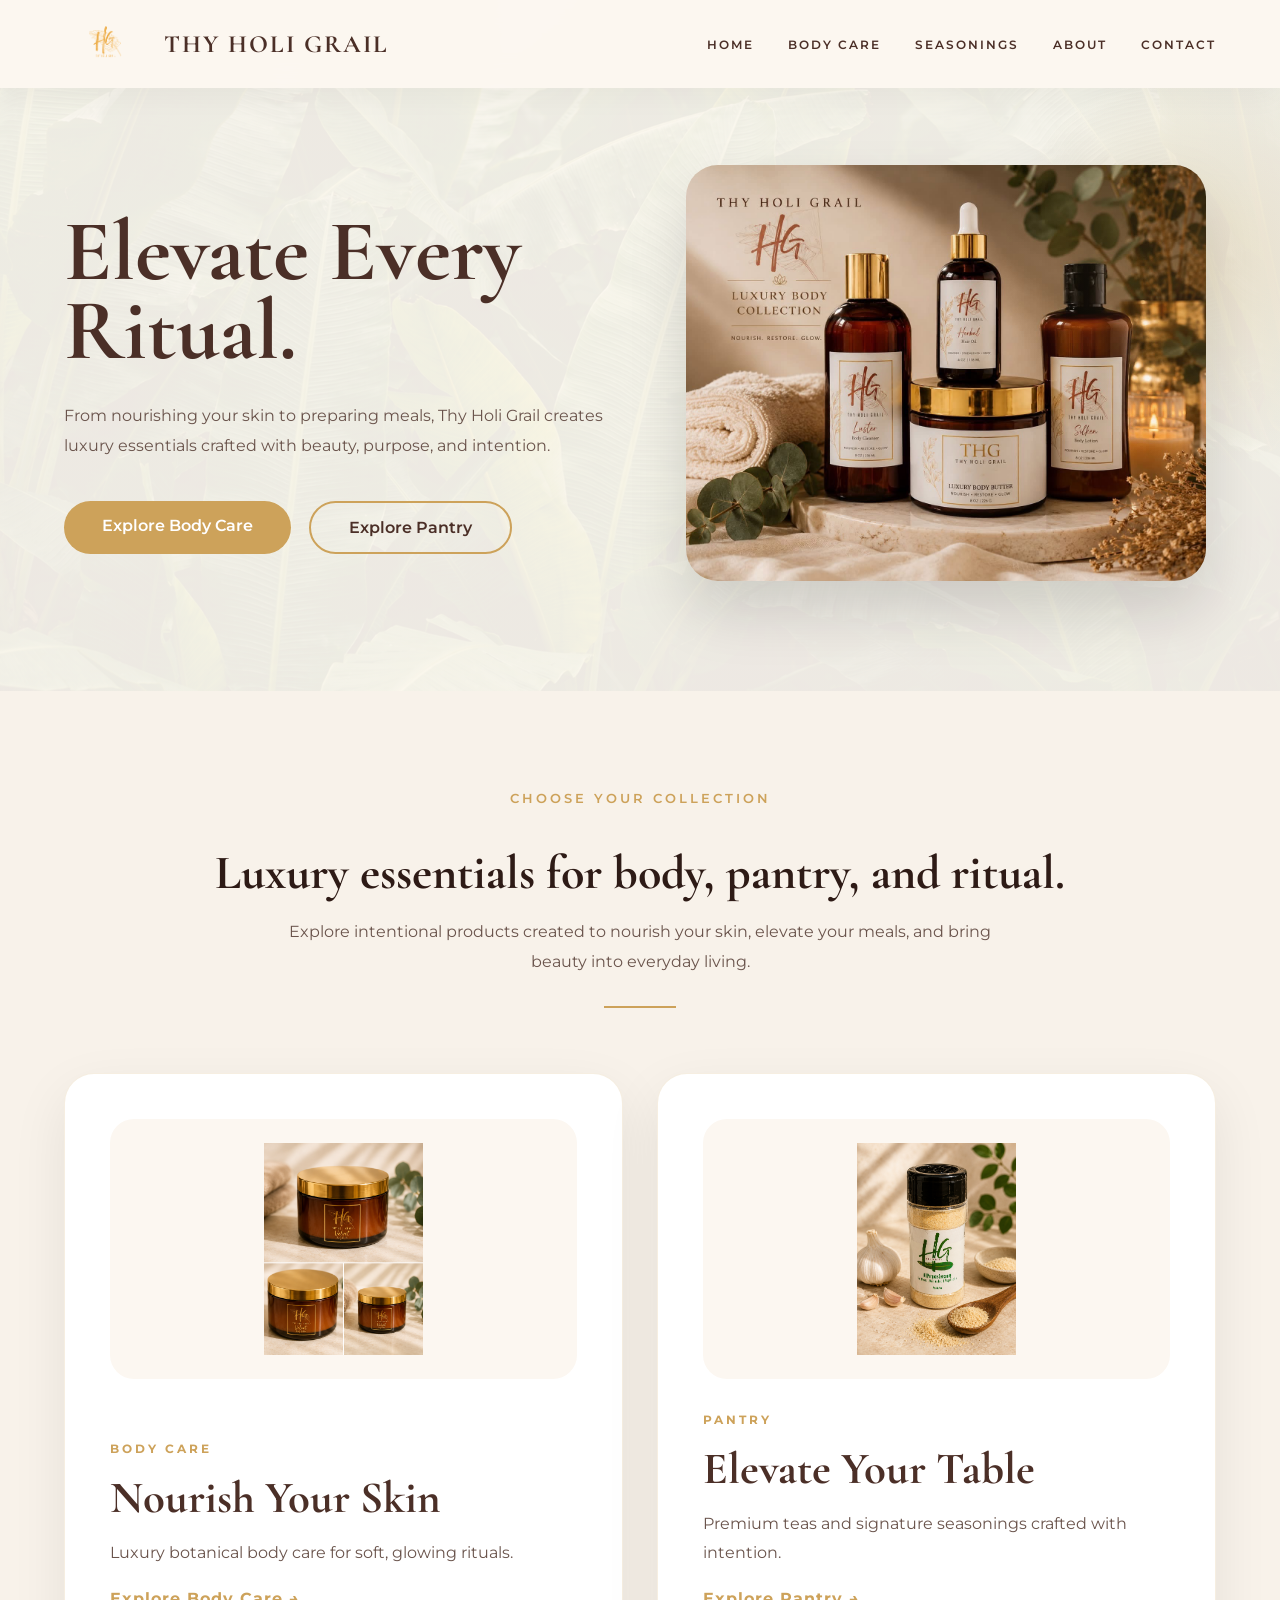
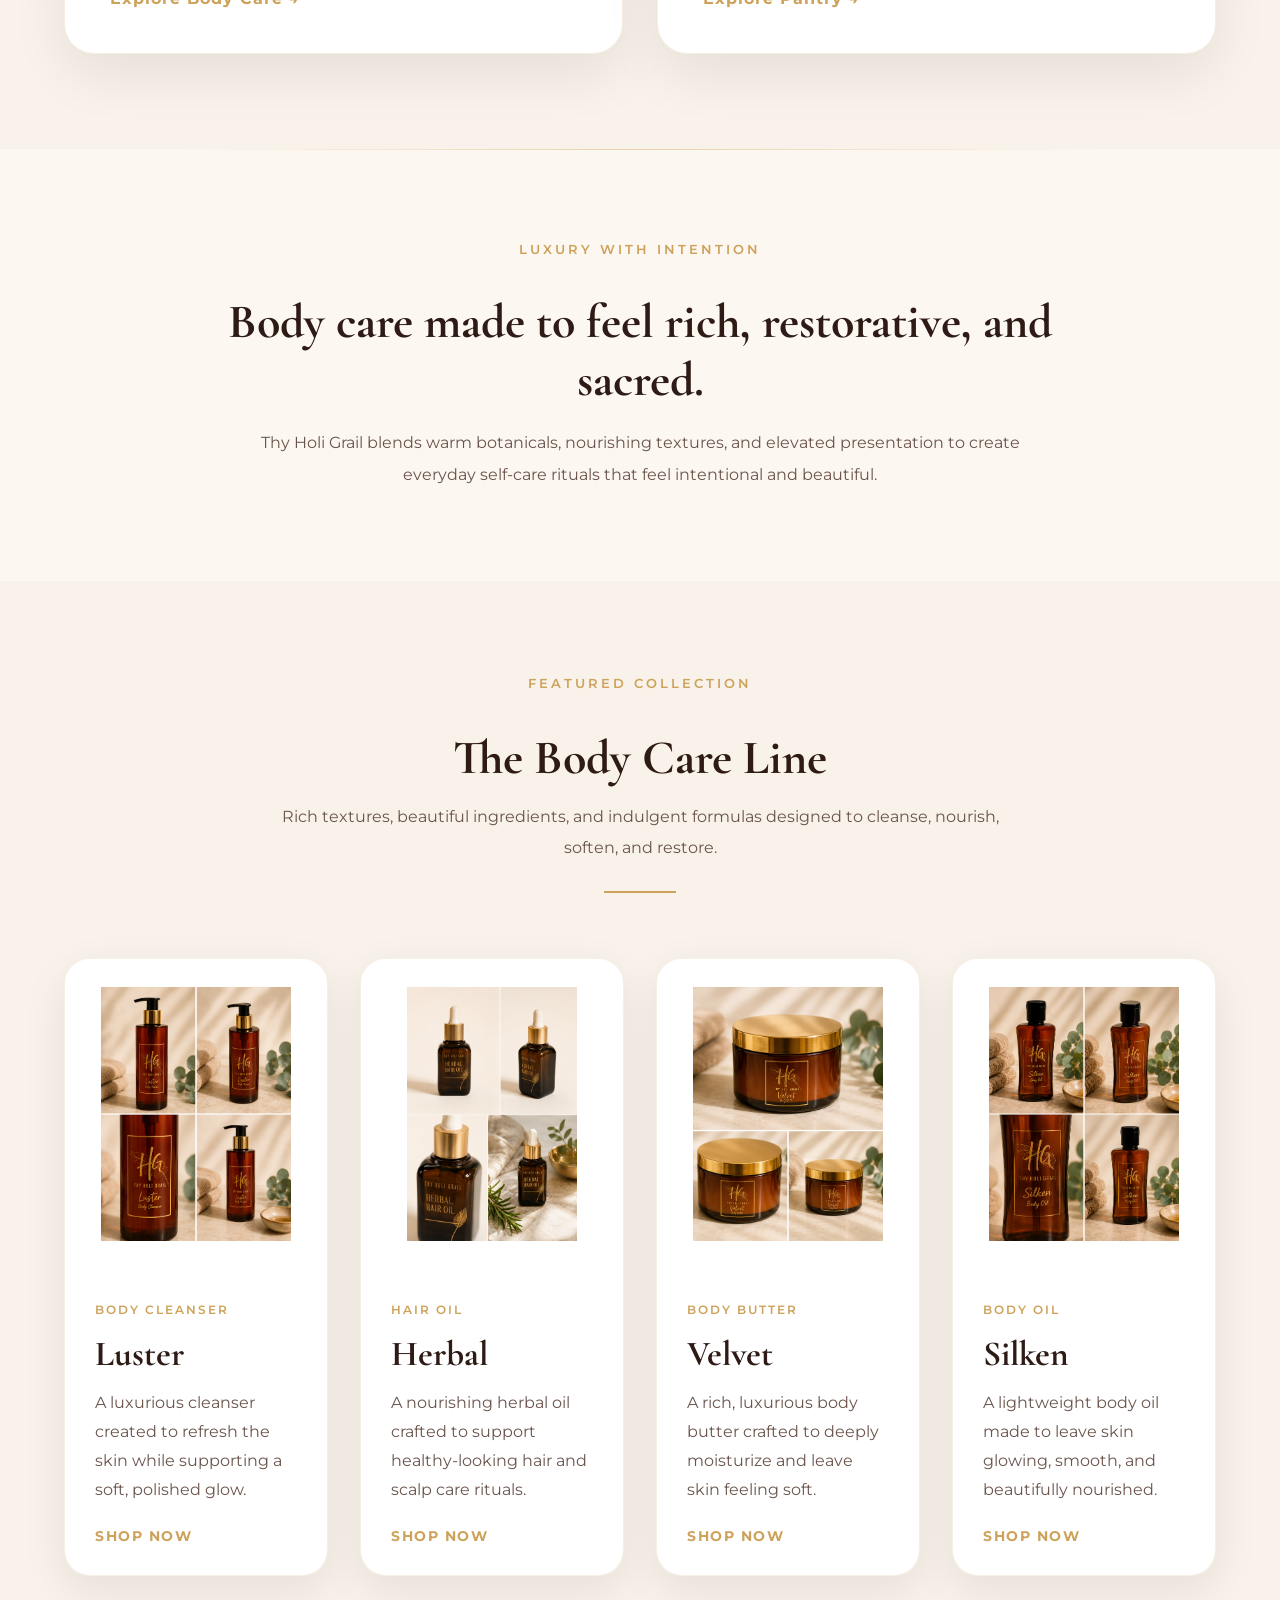
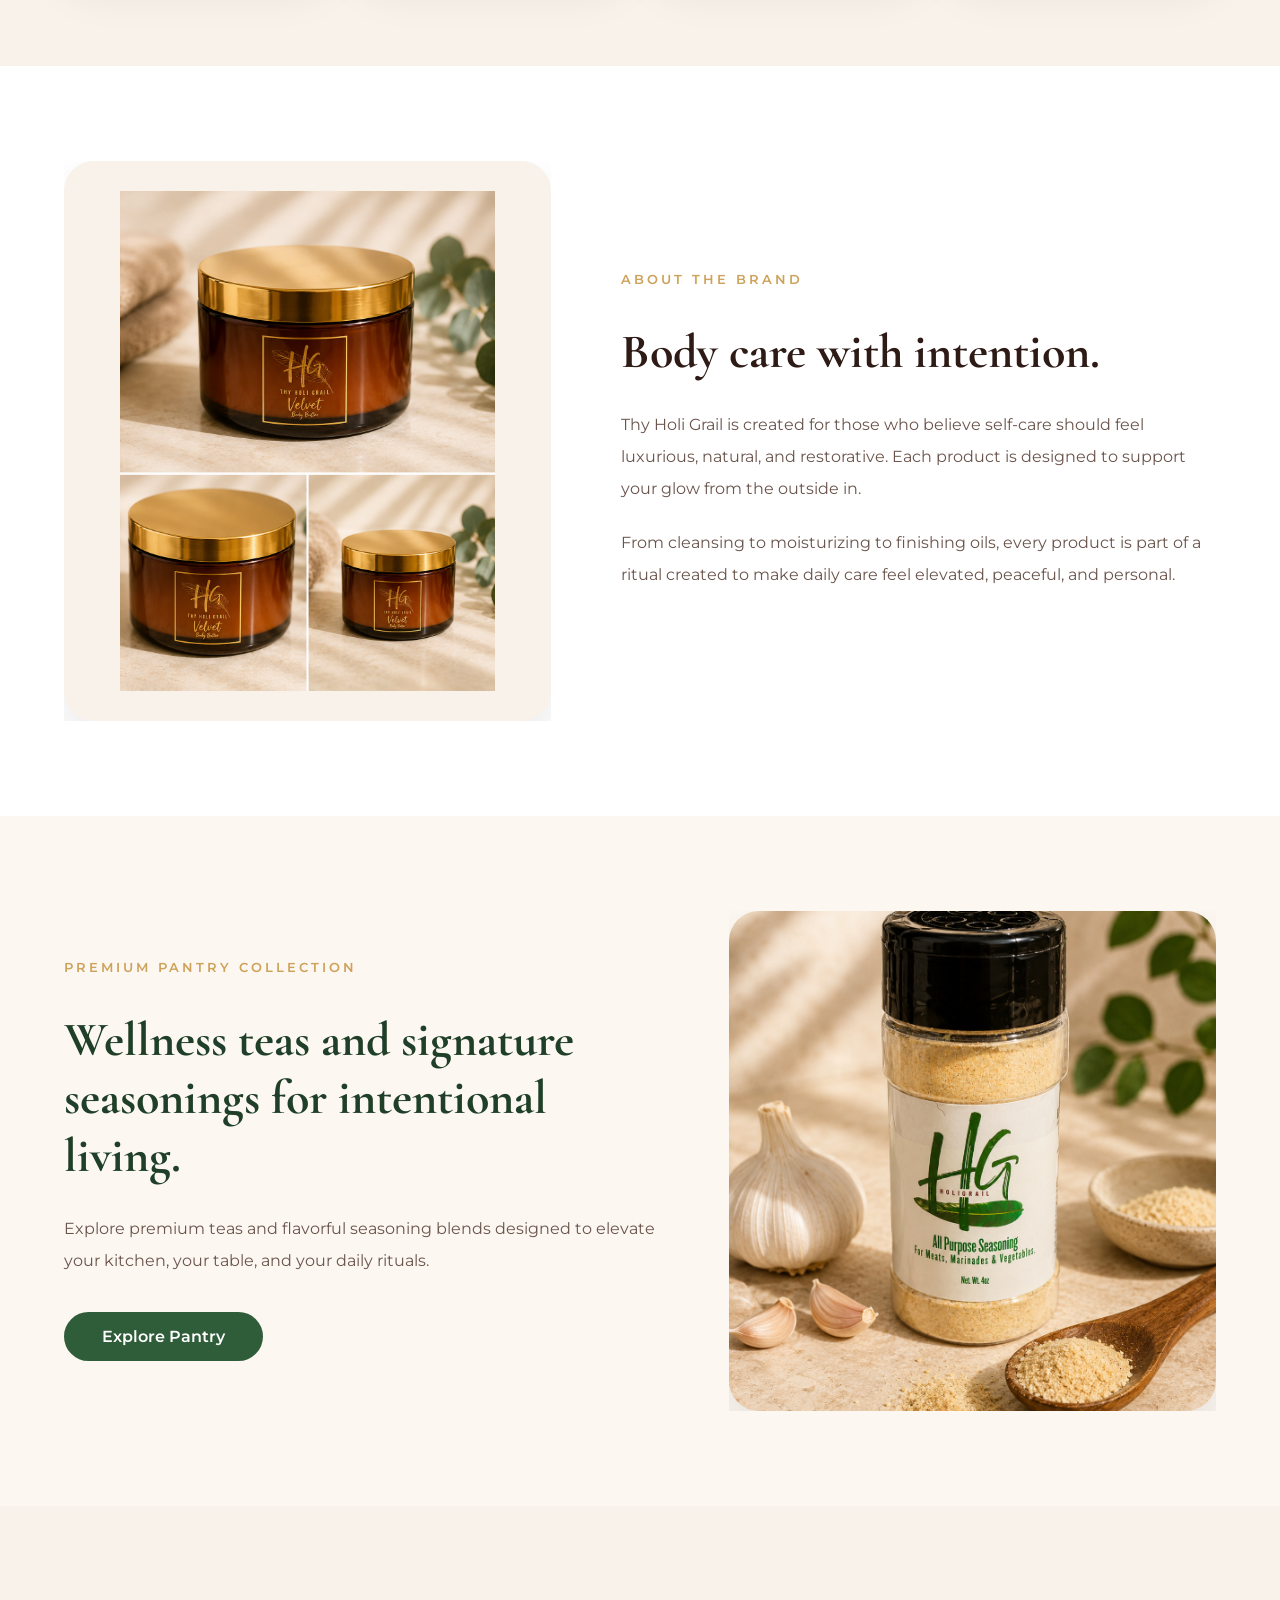
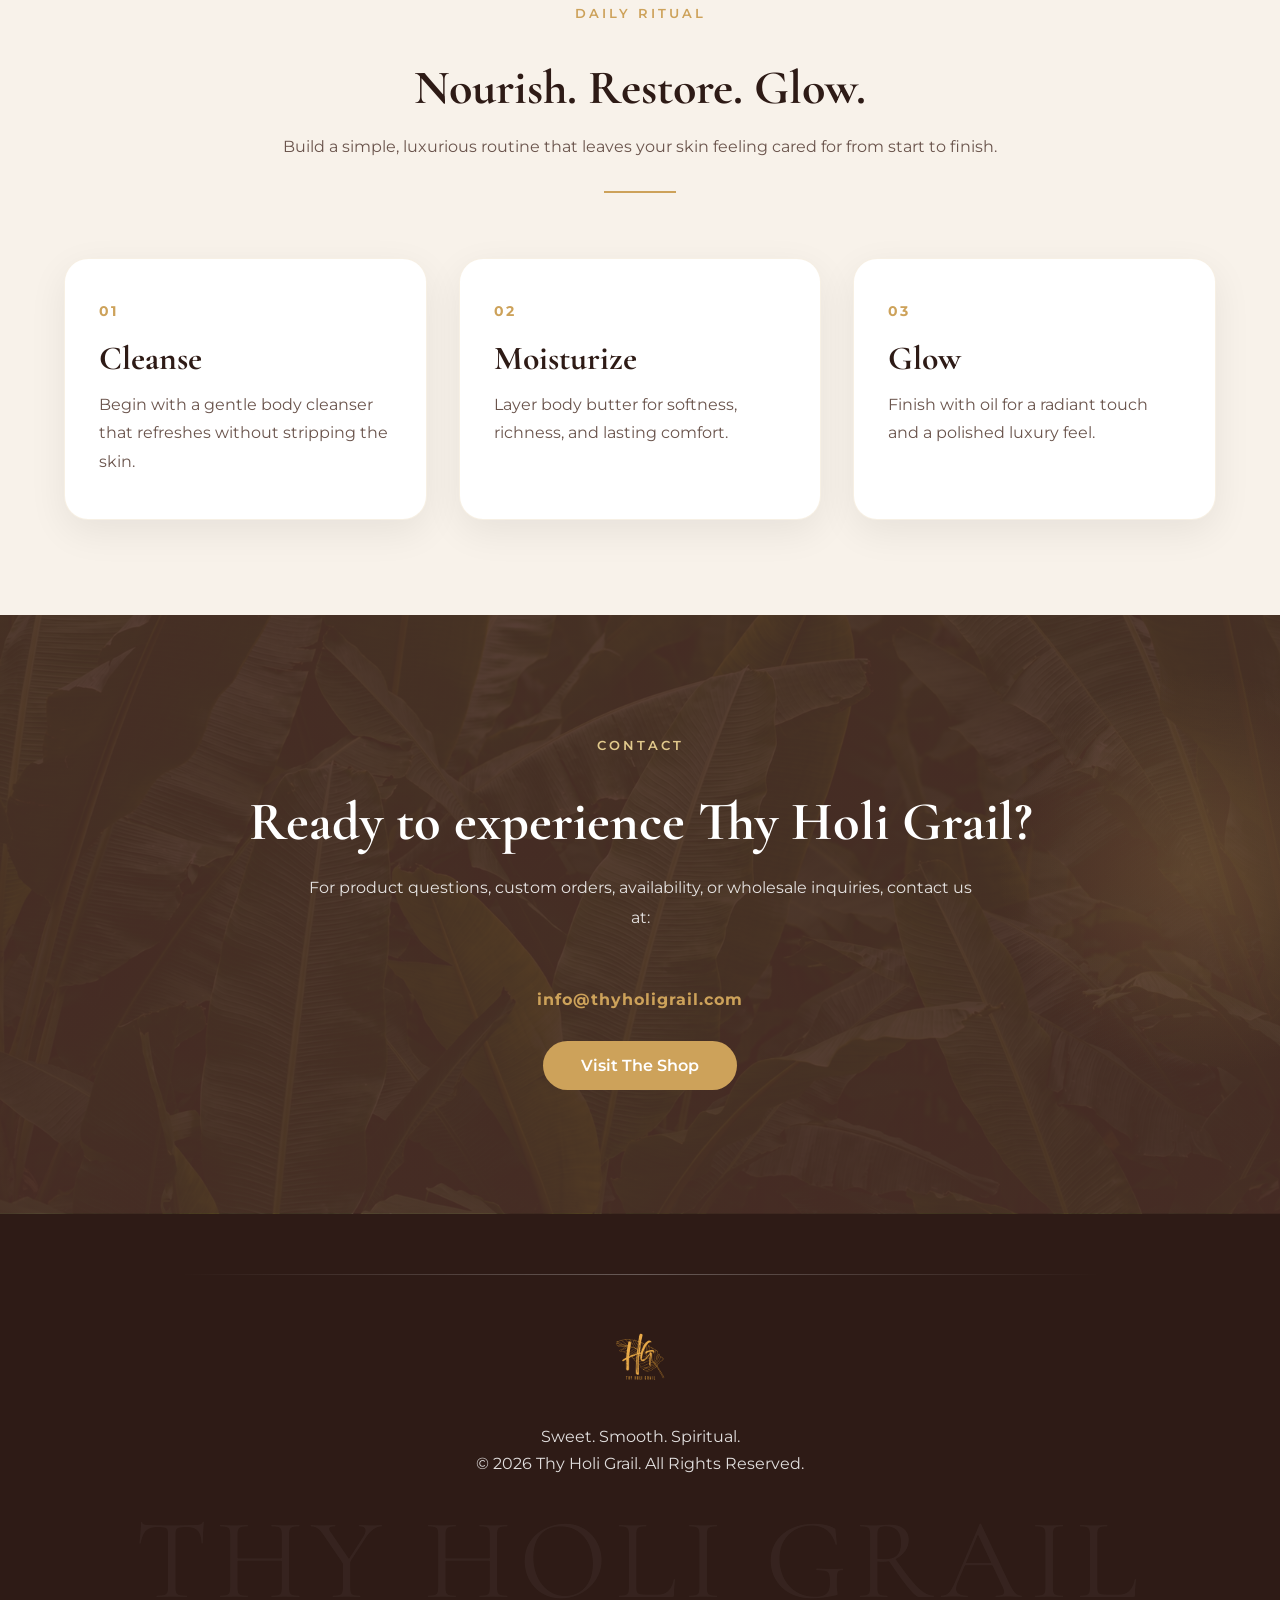
==== commit 2b5998e5: "Remove eyebrow text from brand hero section Removed the eyebrow paragraph from the brand hero sectio" ====
--- a/index.html
+++ b/index.html
@@ -37,7 +37,6 @@
     <div class="container brand-hero-grid">
 
         <div class="brand-hero-content">
-            <p class="eyebrow">Thy Holi Grail</p>
 
             <h1>
                 Elevate Every<br>
--- a/style.css
+++ b/style.css
@@ -55,15 +55,24 @@
 .logo {
     display: flex;
     align-items: center;
-    width: 520px;
-    height: auto;
-    overflow: visible;
+    gap: 14px;
     flex-shrink: 0;
 }
+
 .logo img {
-    width: 100%;
+    width: 82px;
     height: auto;
     display: block;
+}
+
+.logo span {
+    font-family: "Cormorant Garamond", serif;
+    font-size: 1.55rem;
+    color: var(--brown);
+    letter-spacing: 2px;
+    text-transform: uppercase;
+    font-weight: 700;
+    white-space: nowrap;
 }
 
 .nav {
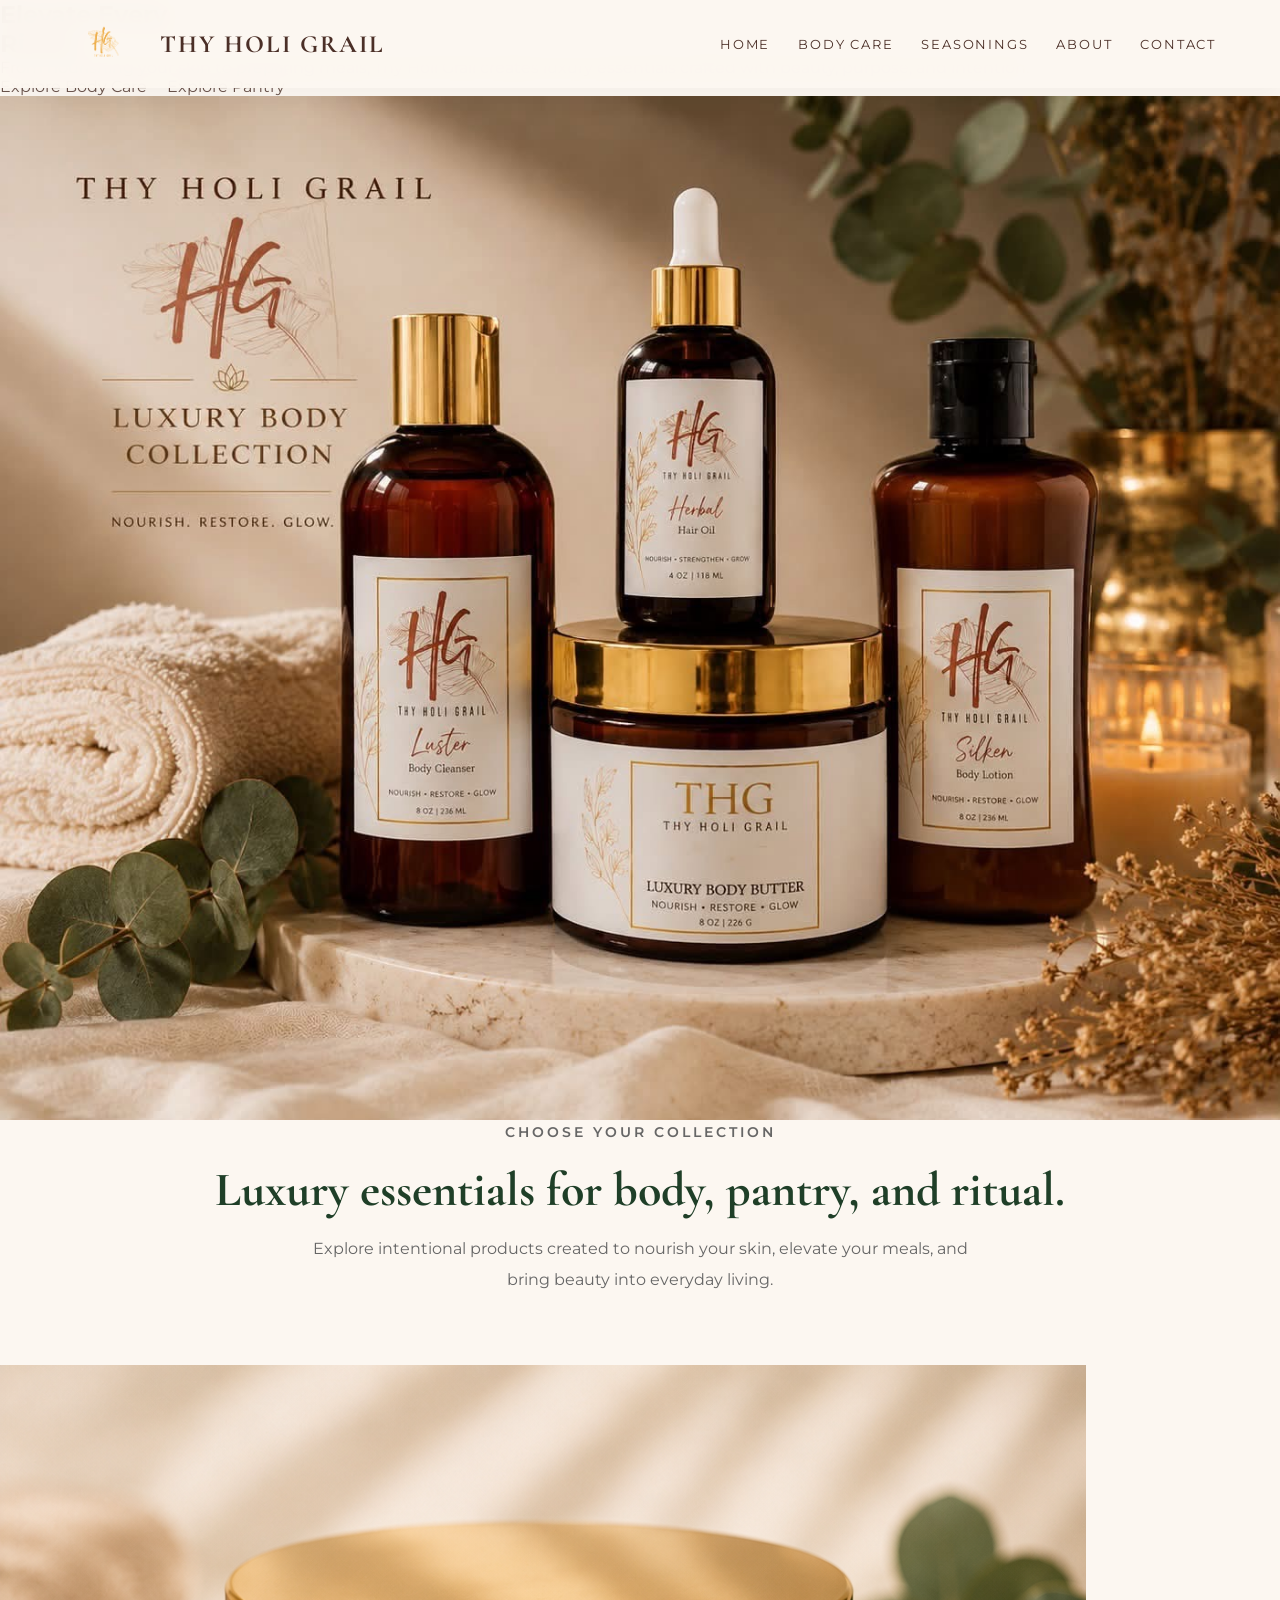
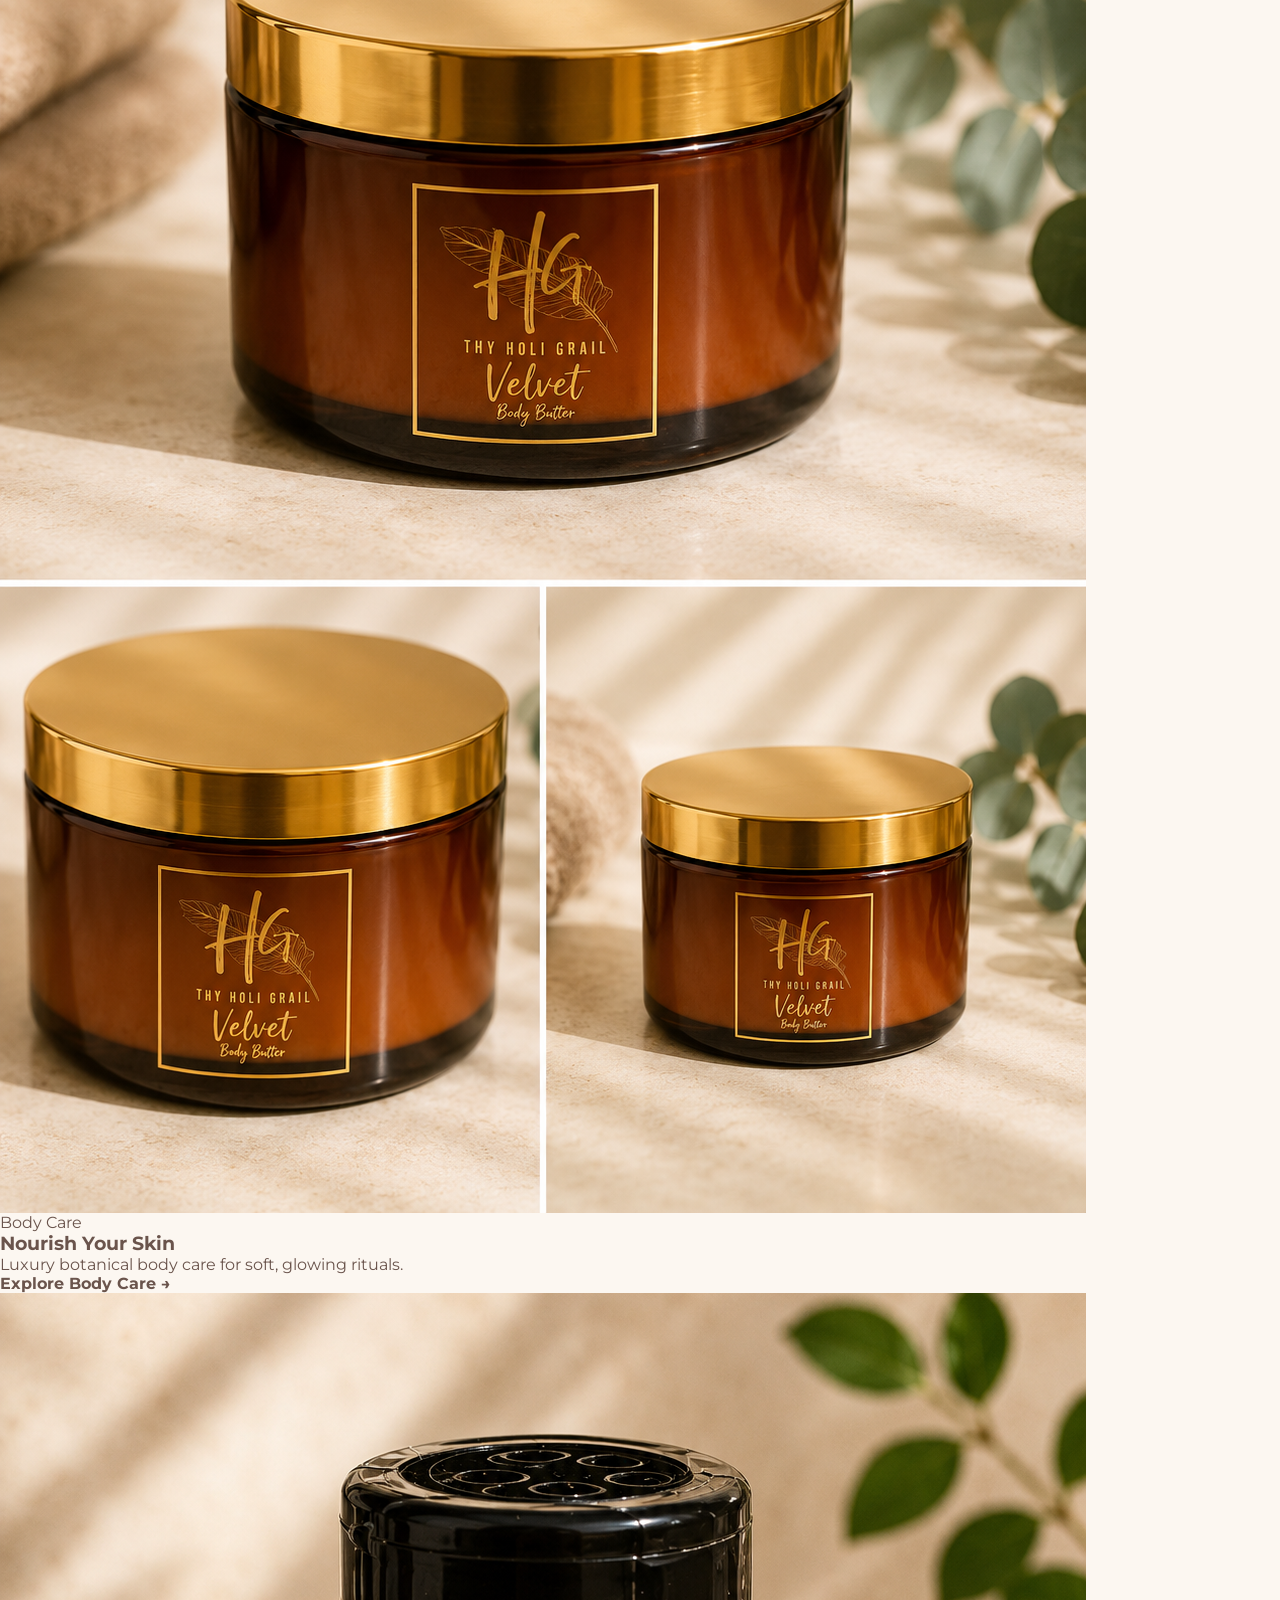
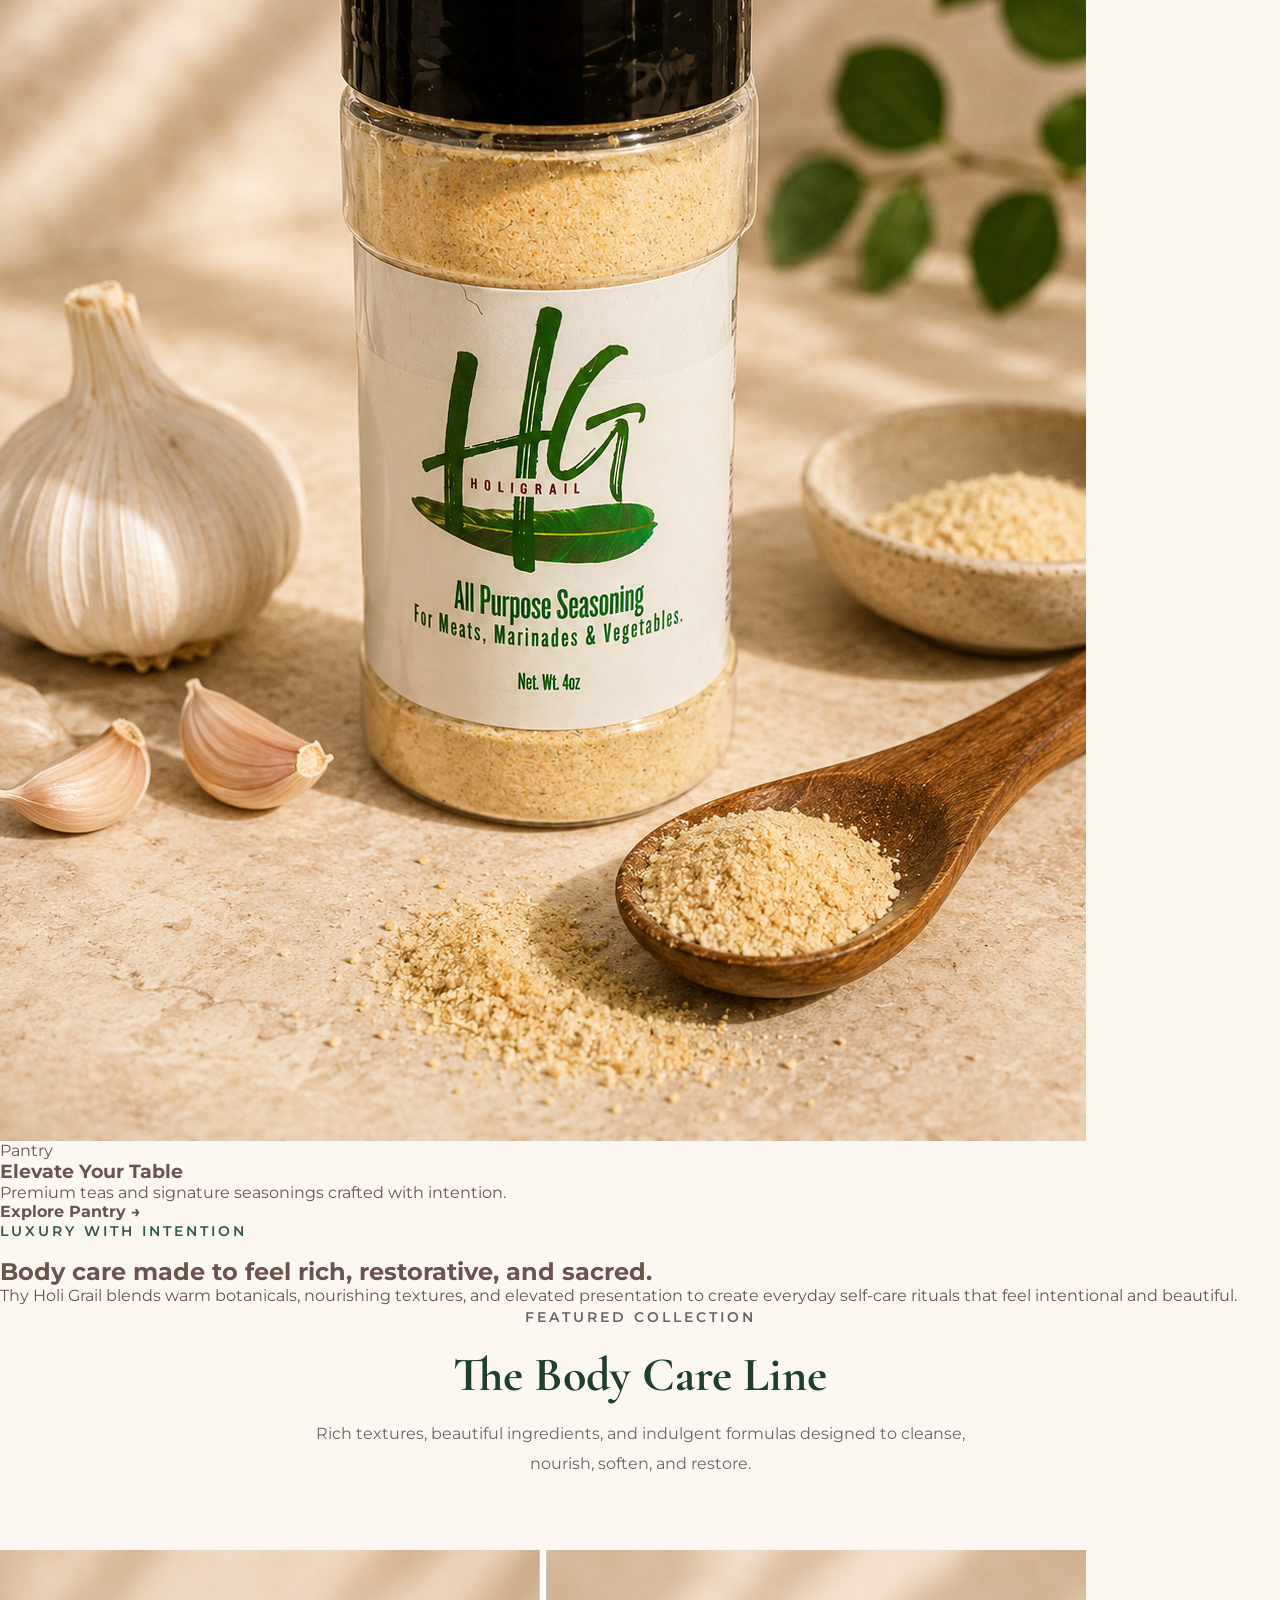
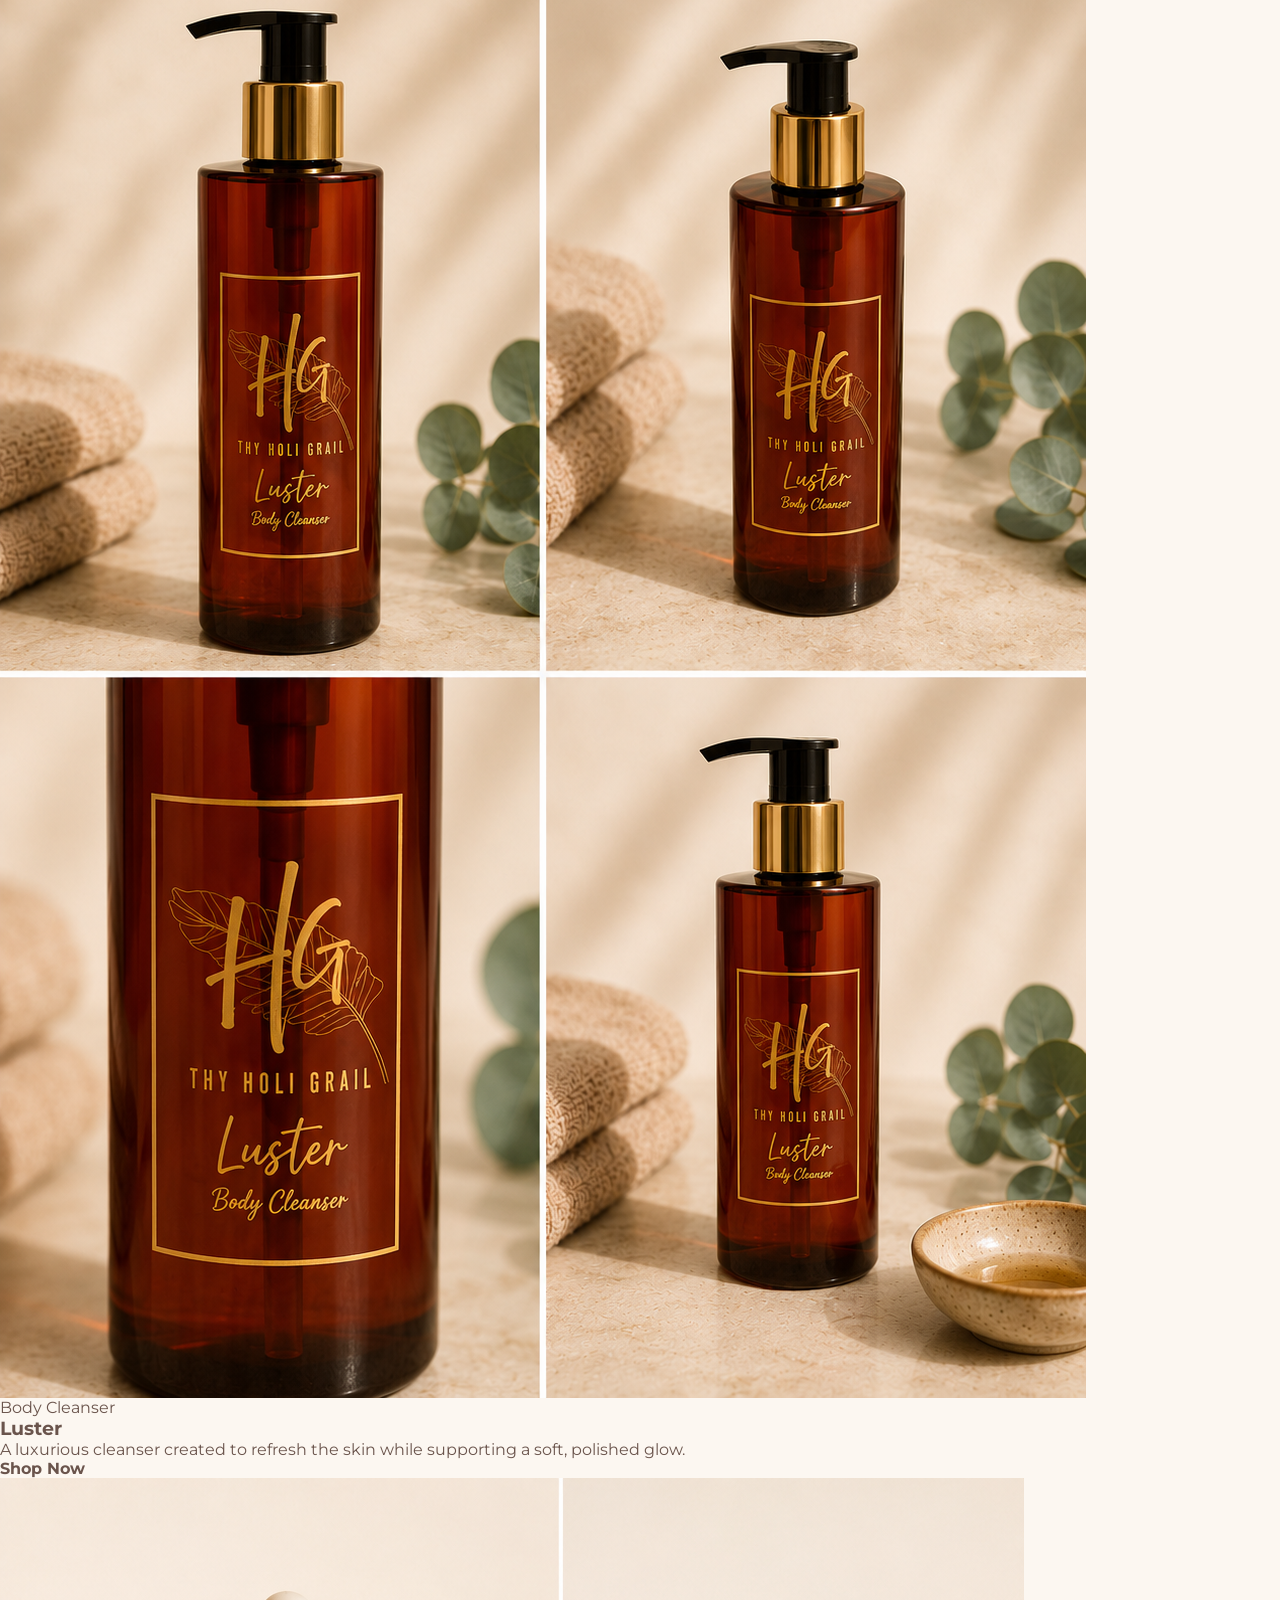
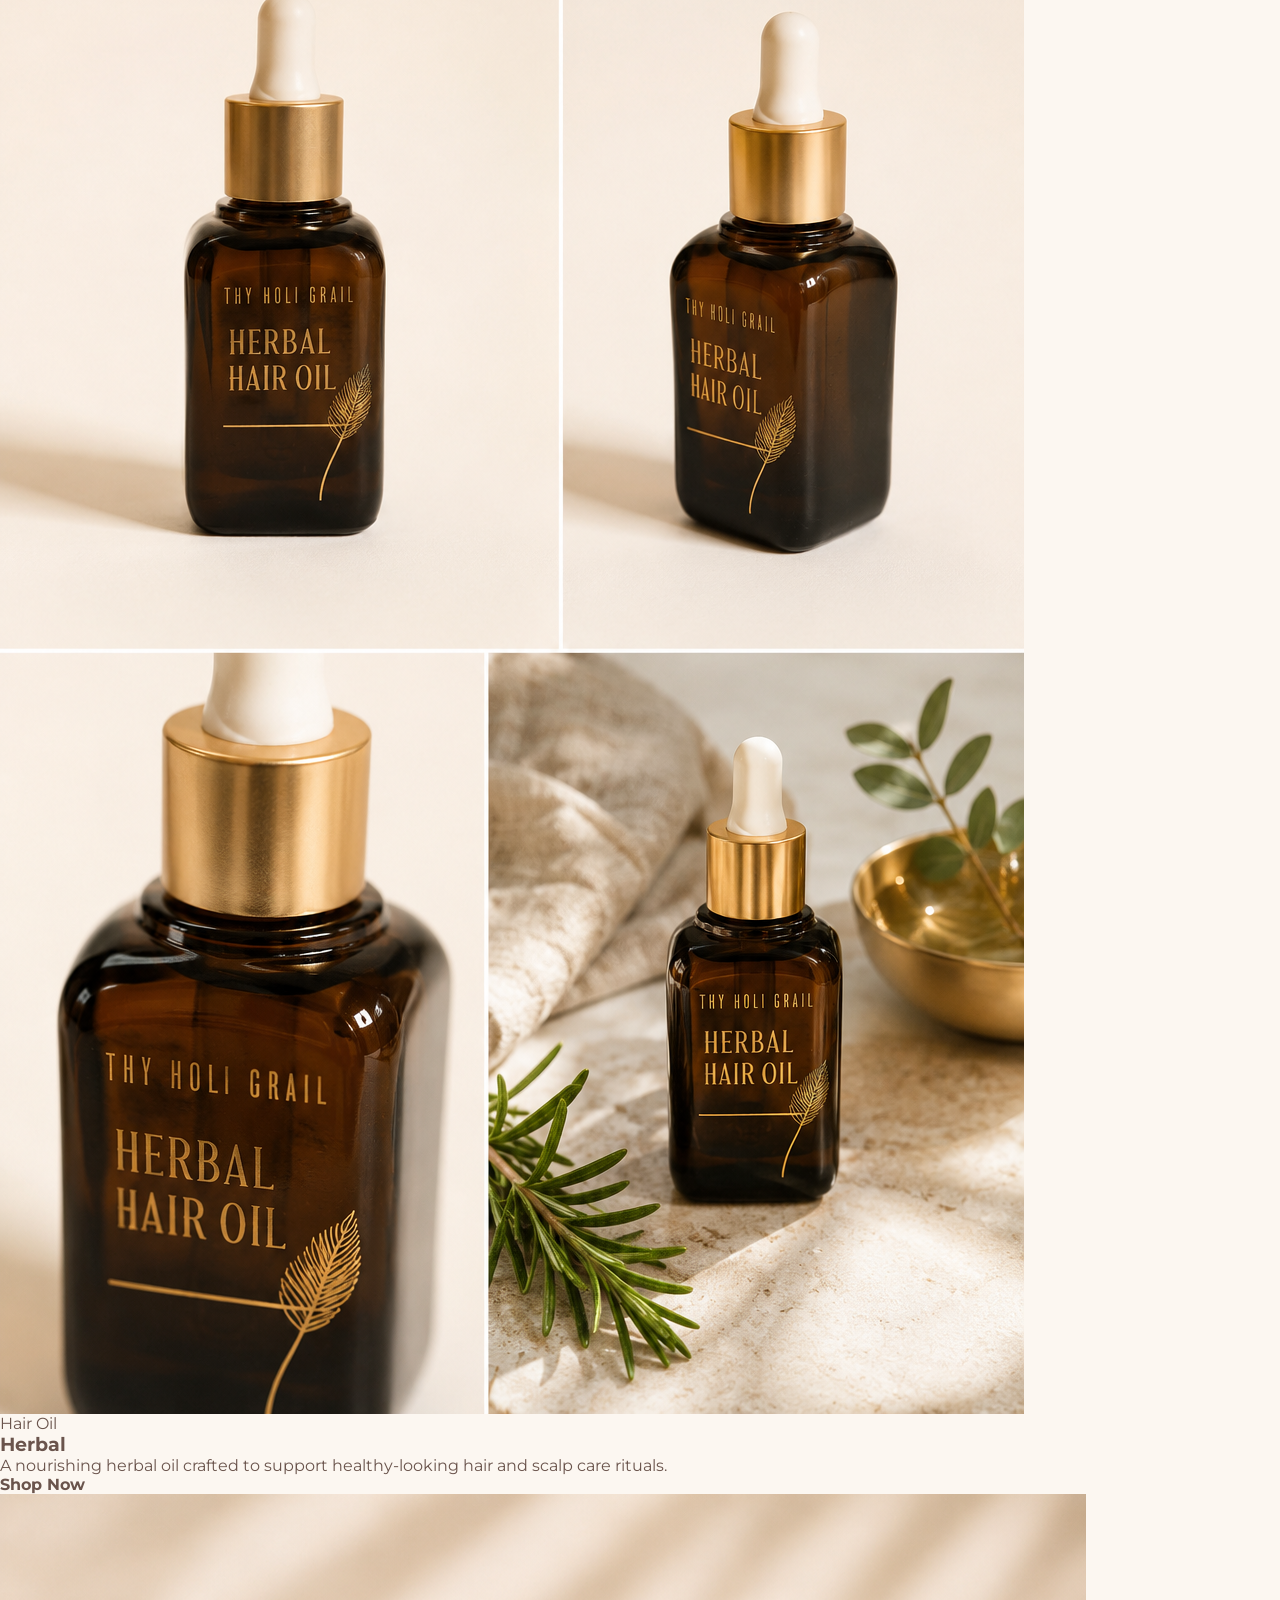
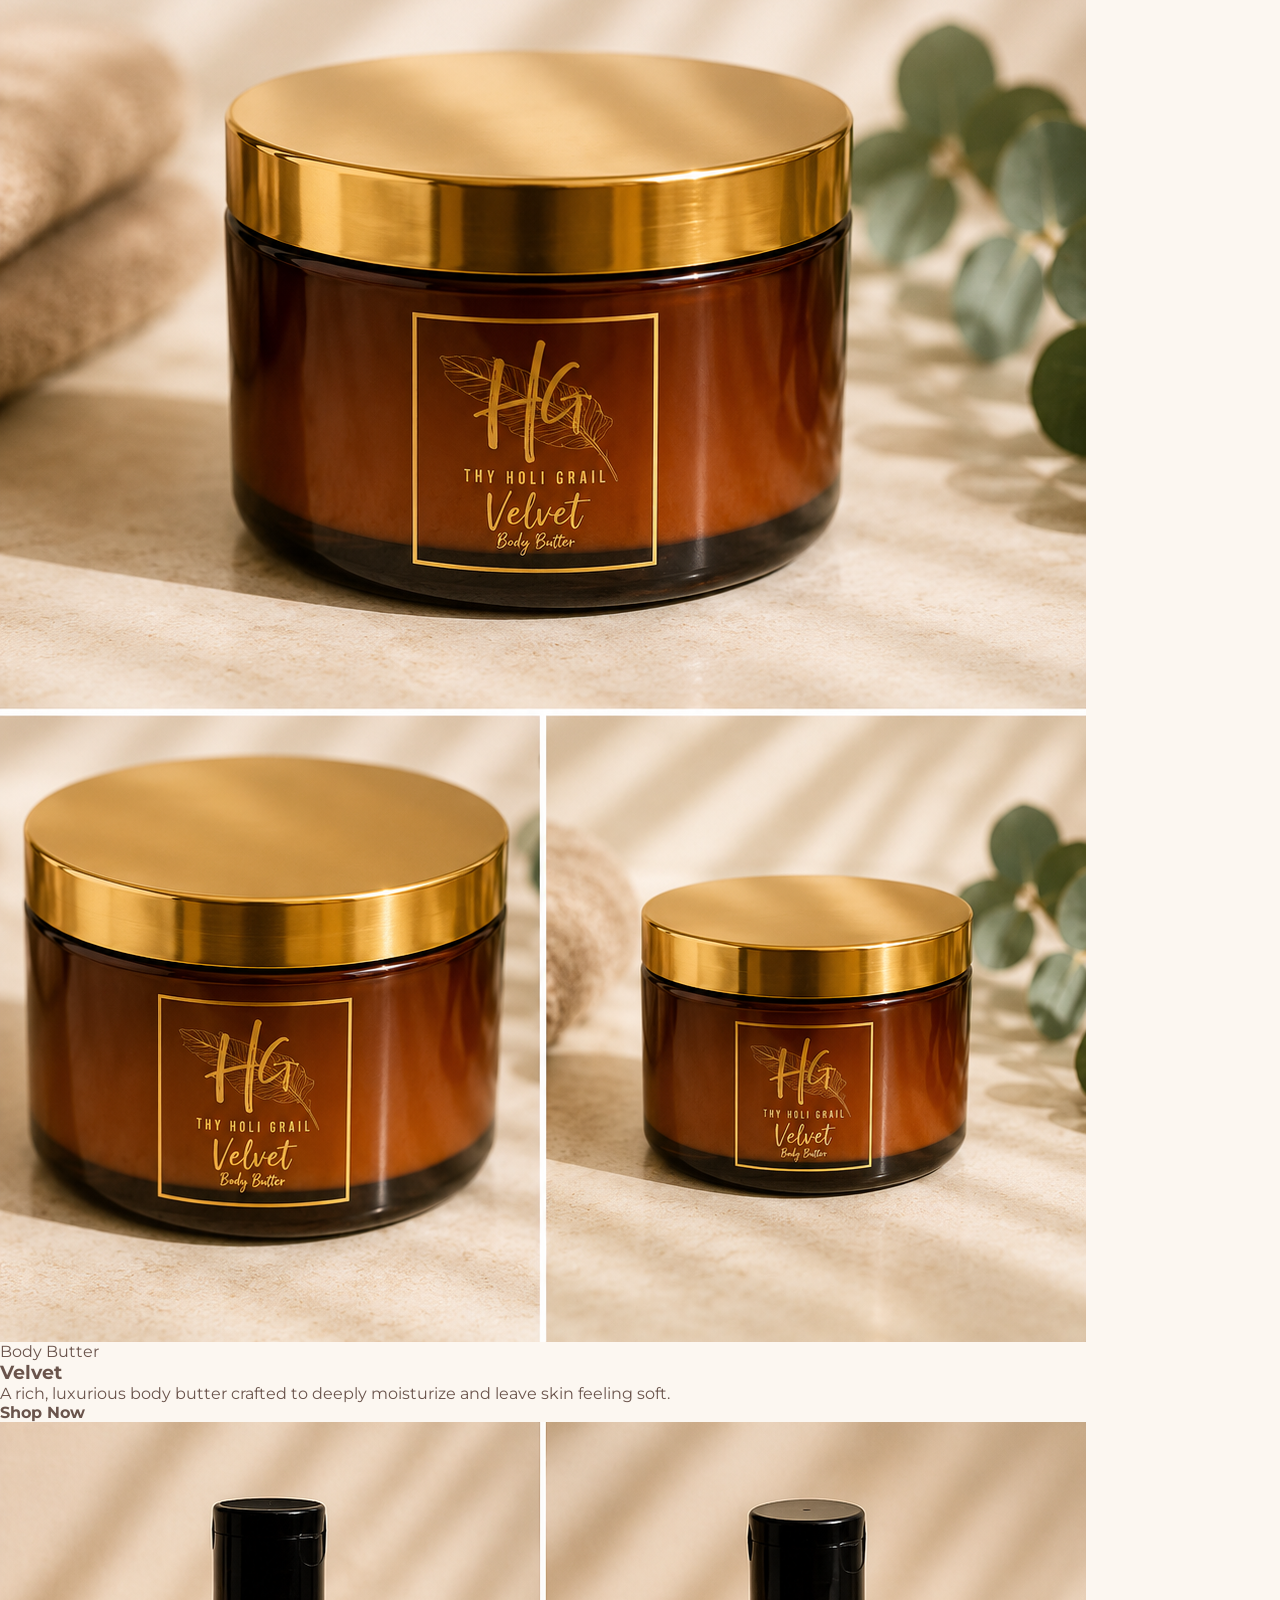
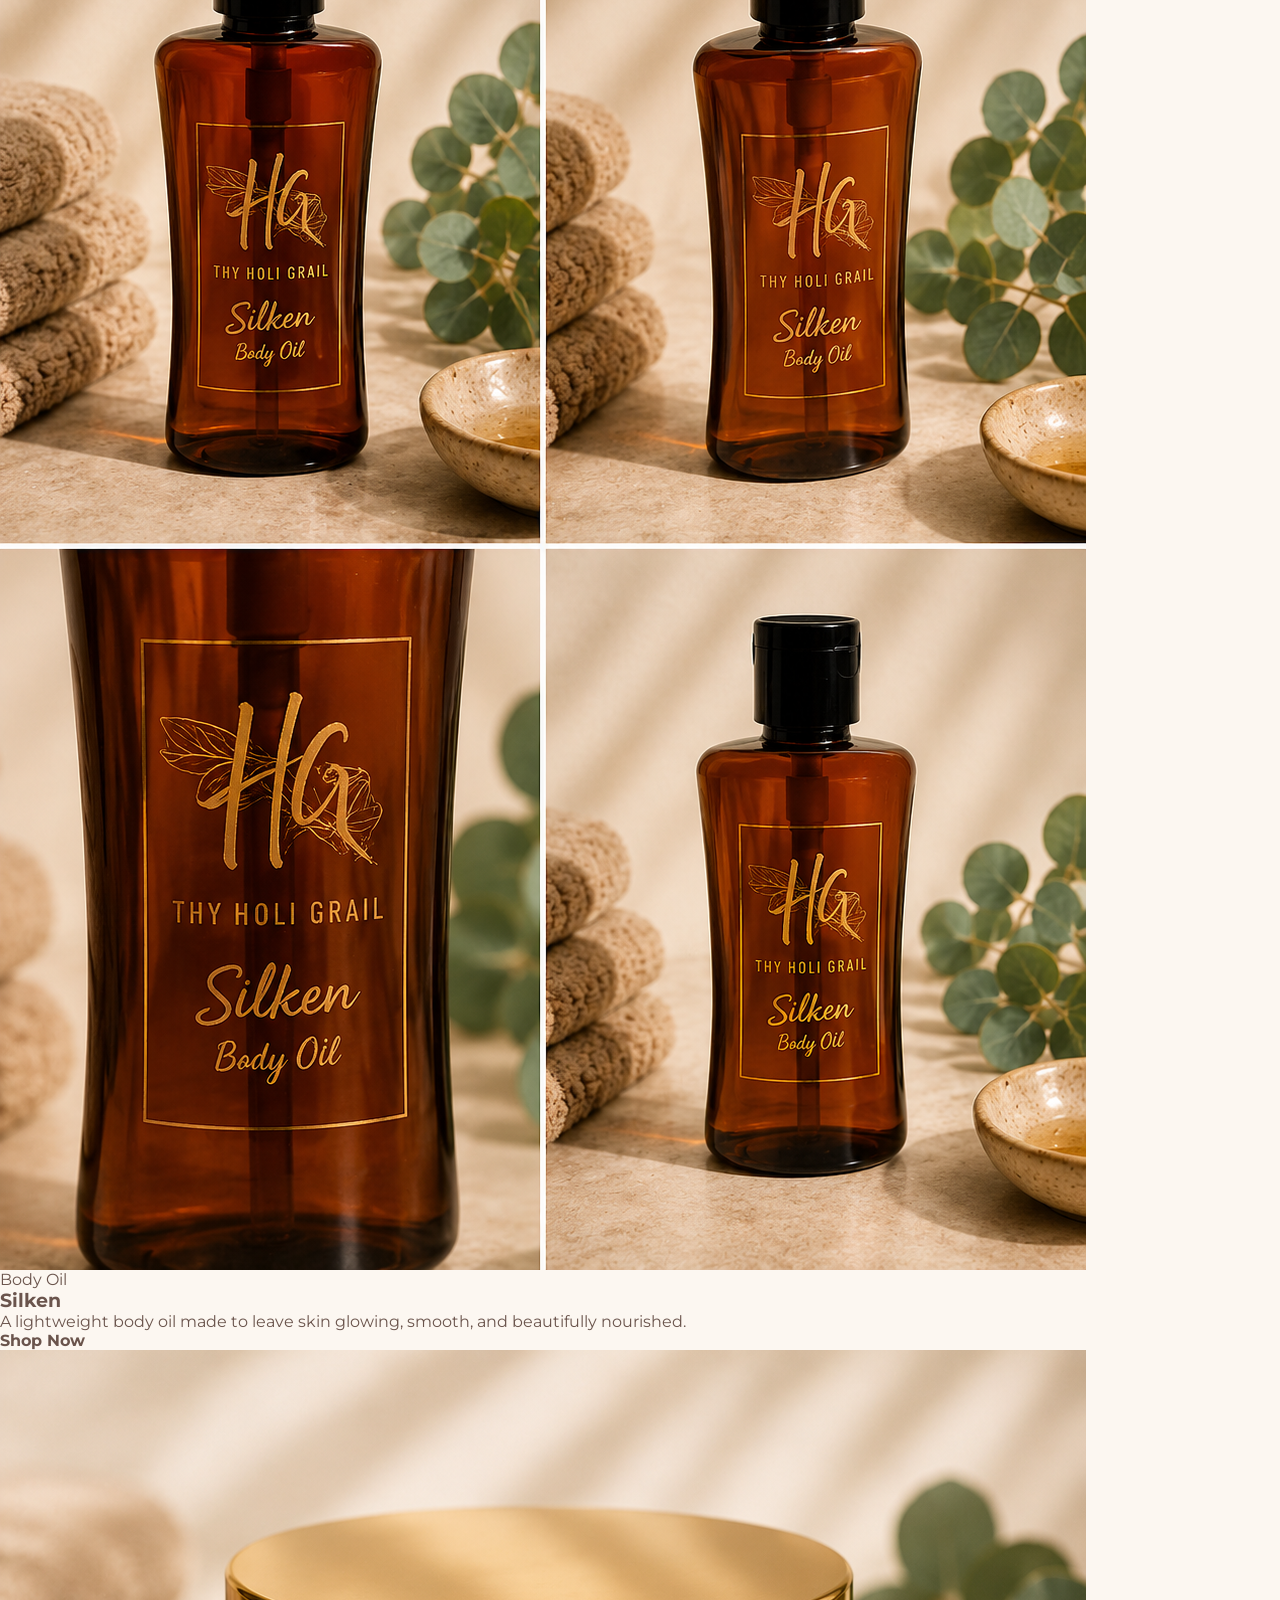
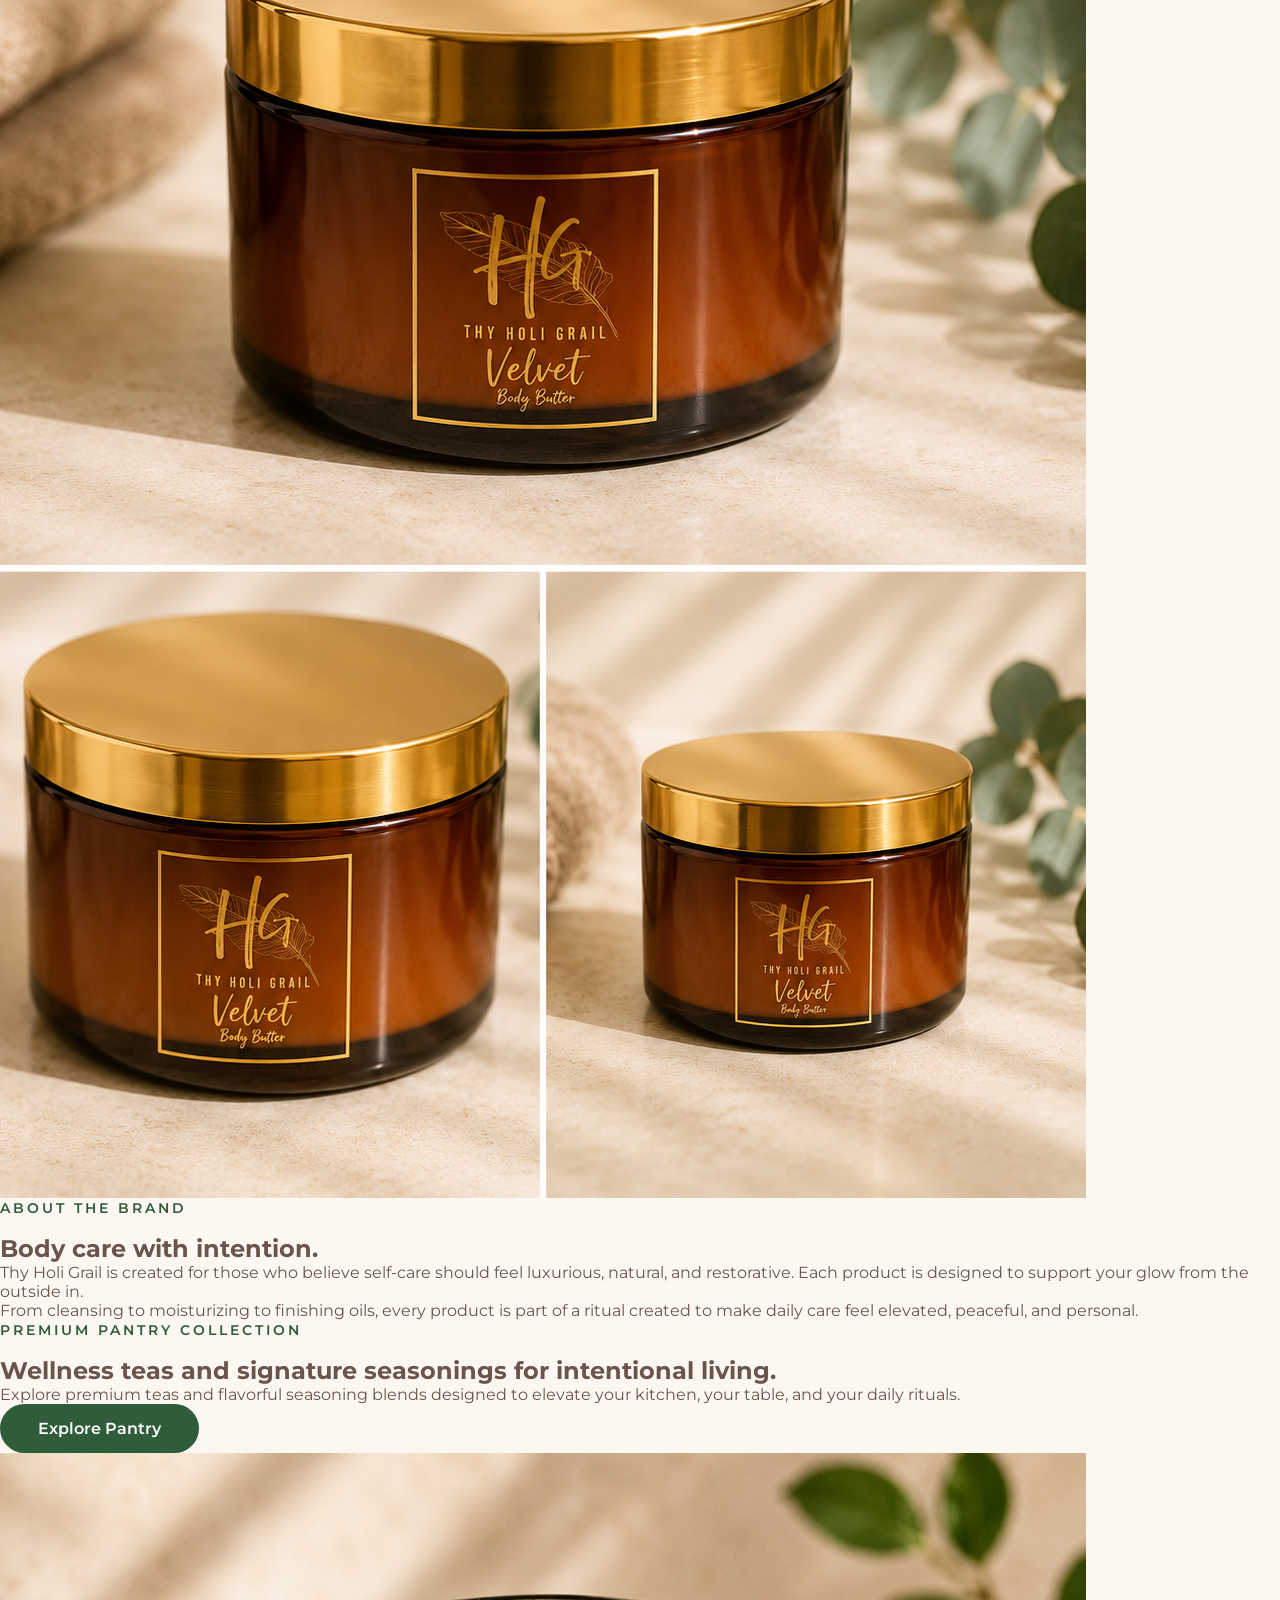
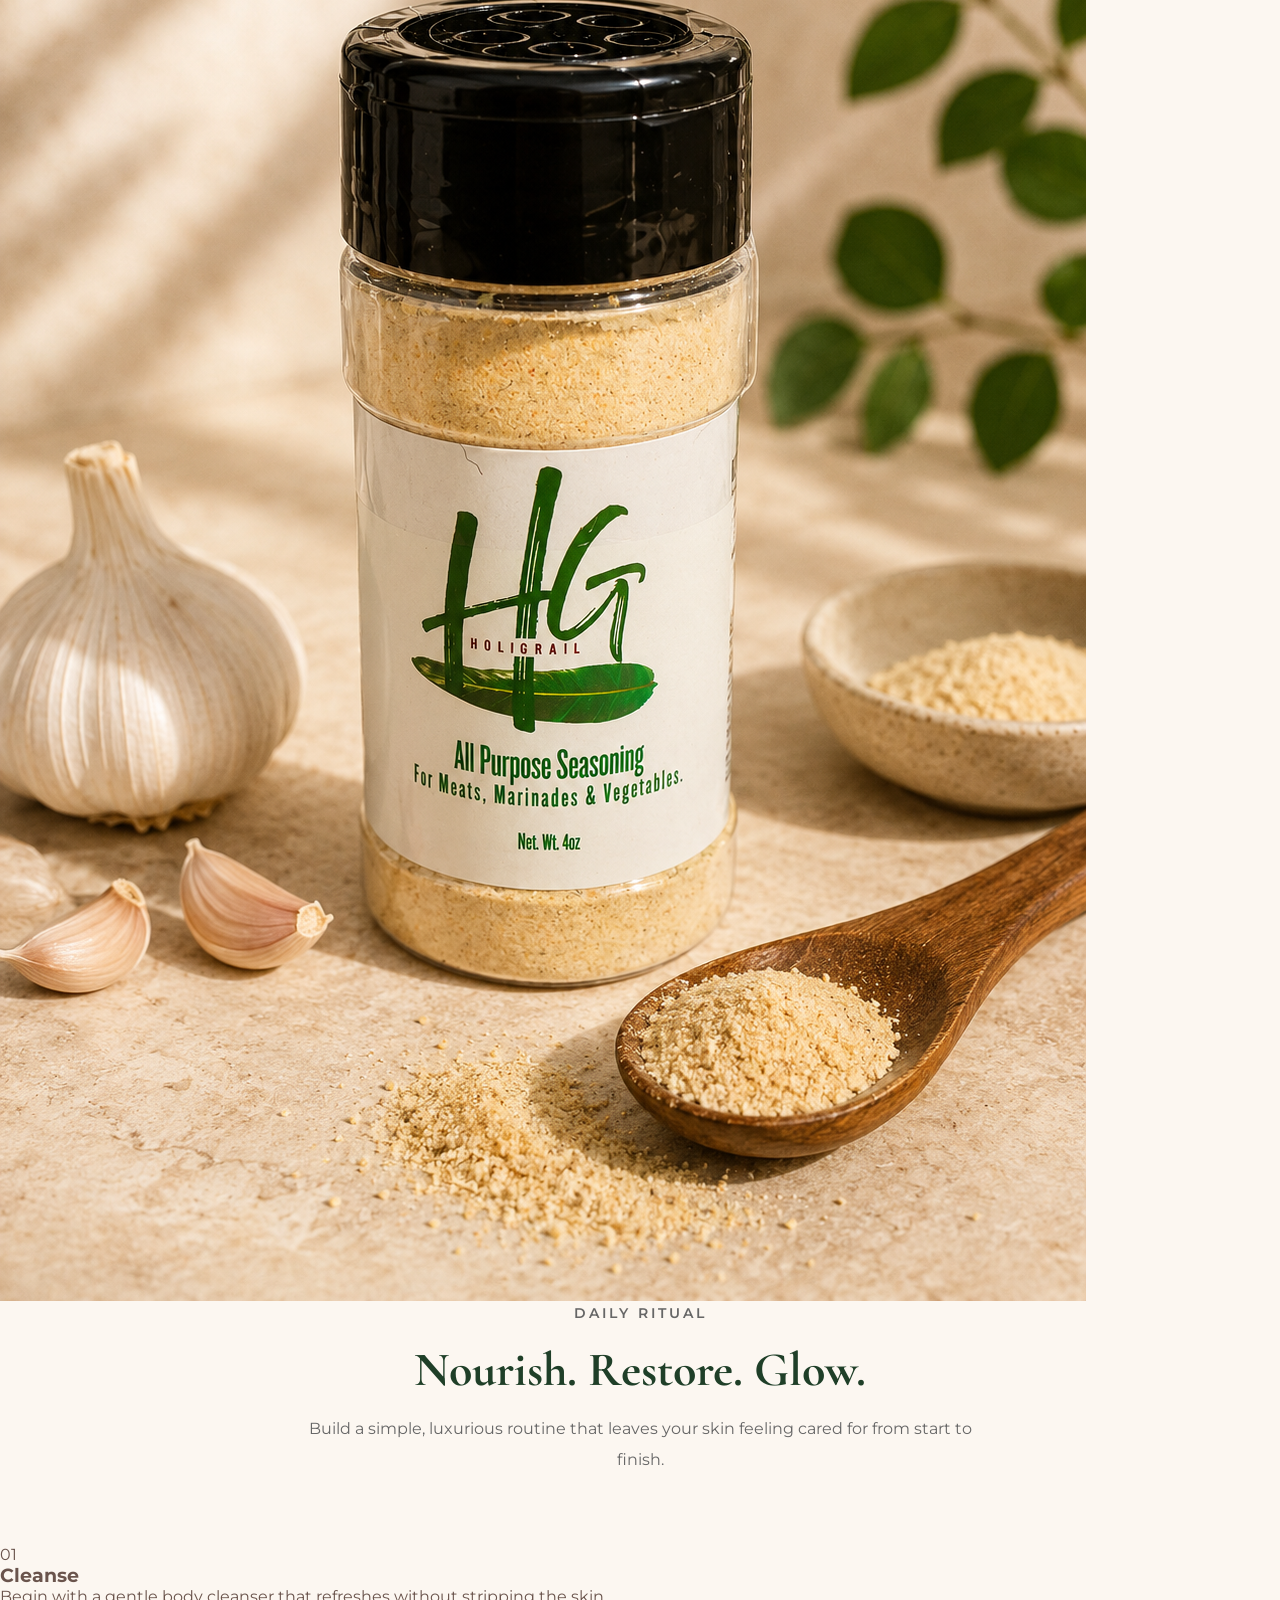
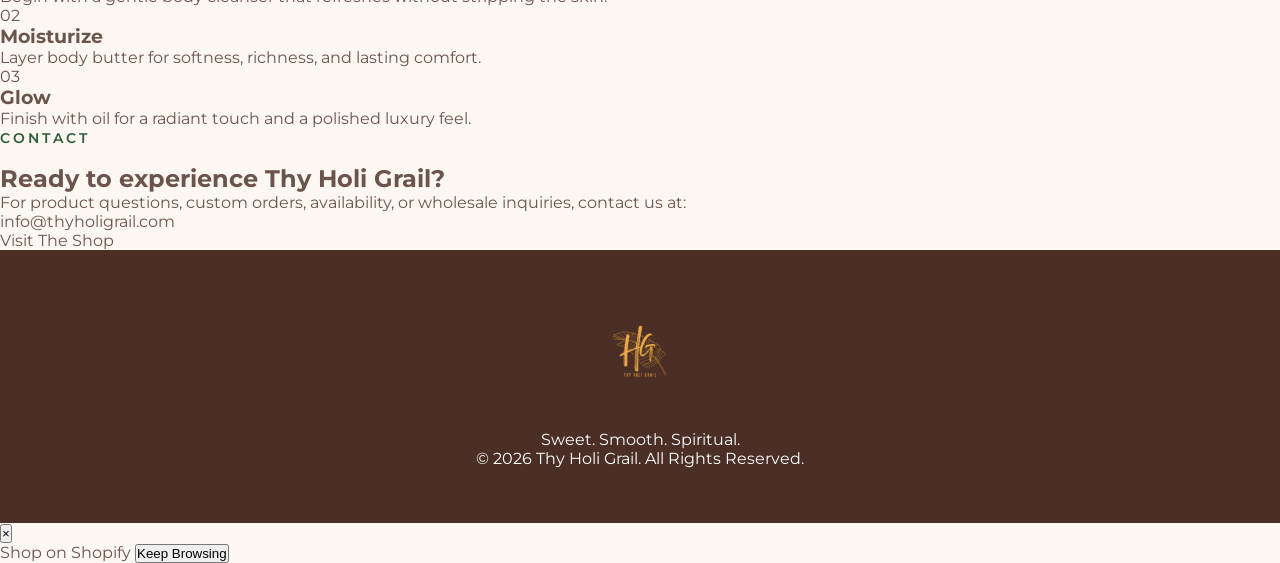
==== commit 5aa03d08: "Fix button element indentation in index.html" ====
--- a/index.html
+++ b/index.html
@@ -28,7 +28,7 @@
             <a href="#contact">Contact</a>
         </nav>
 
-        <button class="menu-btn" id="menuBtn" aria-label="Open navigation menu">☰</button>
+       <button class="menu-btn" id="menuBtn" aria-label="Open navigation menu">☰</button>
     </header>
 
     <main>
--- a/style.css
+++ b/style.css
@@ -1021,6 +1021,79 @@
 
     .seasonings-page .logo img {
         width: 60px;
+    }
+  .seasonings-page .header {
+    height: auto;
+    padding: 16px 5% 18px;
+    flex-direction: column;
+    gap: 10px;
+}
+
+.seasonings-page .logo {
+    width: auto;
+}
+
+.seasonings-page .logo img {
+    width: 55px;
+}
+
+.seasonings-page .logo span {
+    display: none;
+}
+
+.seasonings-page .nav-links {
+    gap: 16px;
+    flex-wrap: wrap;
+    justify-content: center;
+}
+
+.seasonings-page .nav-links a {
+    font-size: .95rem;
+    letter-spacing: 1.5px;
+  @media (max-width: 768px) {
+    .seasonings-page .header {
+        height: auto;
+        padding: 16px 5%;
+        flex-direction: row;
+        justify-content: space-between;
+    }
+
+    .seasonings-page .logo img {
+        width: 55px;
+    }
+
+    .seasonings-page .logo span {
+        display: none;
+    }
+
+    .seasonings-page .menu-btn {
+        display: block;
+        font-size: 2rem;
+        color: var(--green);
+        z-index: 1001;
+    }
+
+    .seasonings-page .nav-links {
+        display: none;
+        position: absolute;
+        top: 100%;
+        left: 0;
+        width: 100%;
+        background: rgba(252, 247, 241, .98);
+        padding: 24px 0;
+        flex-direction: column;
+        align-items: center;
+        gap: 22px;
+        box-shadow: 0 12px 24px rgba(0,0,0,.08);
+    }
+
+    .seasonings-page .nav-links.active {
+        display: flex;
+    }
+
+    .seasonings-page .nav-links a {
+        font-size: 1rem;
+        letter-spacing: 2px;
     }
 }
 /* ===========================================================
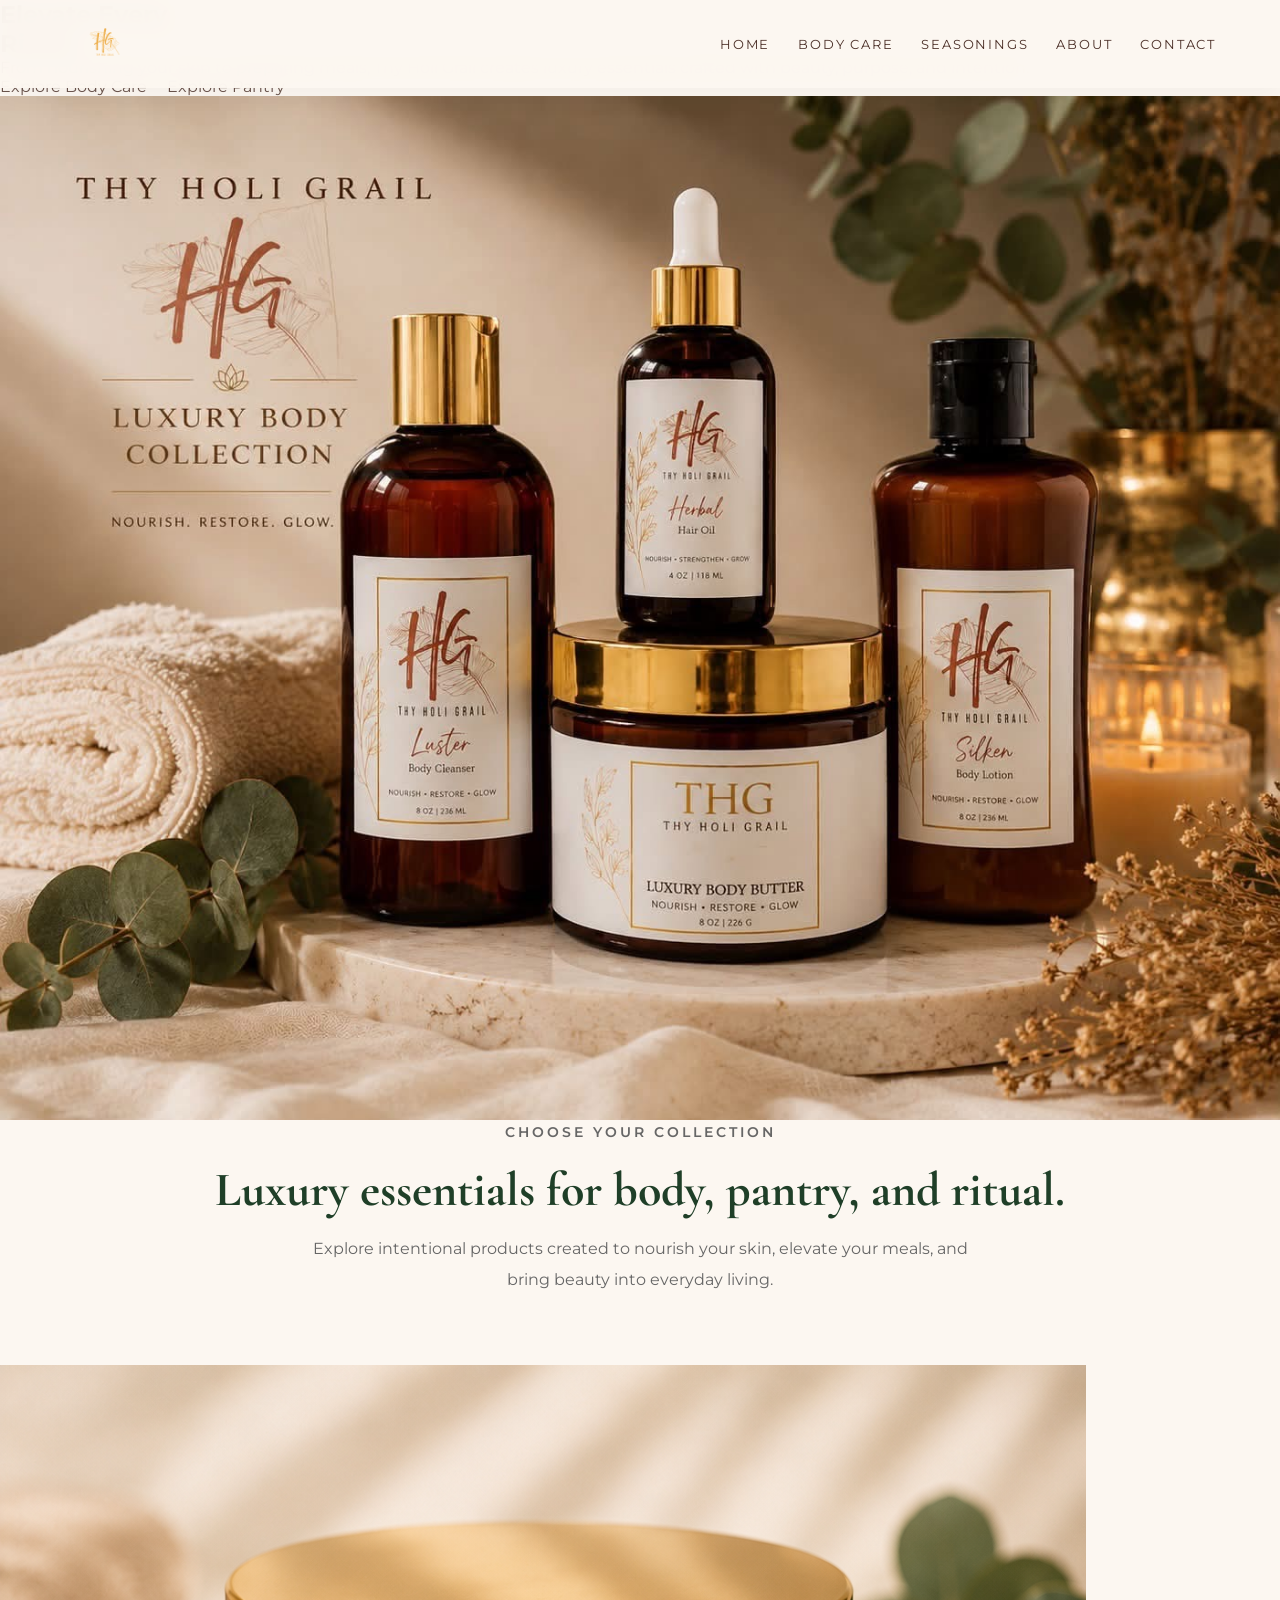
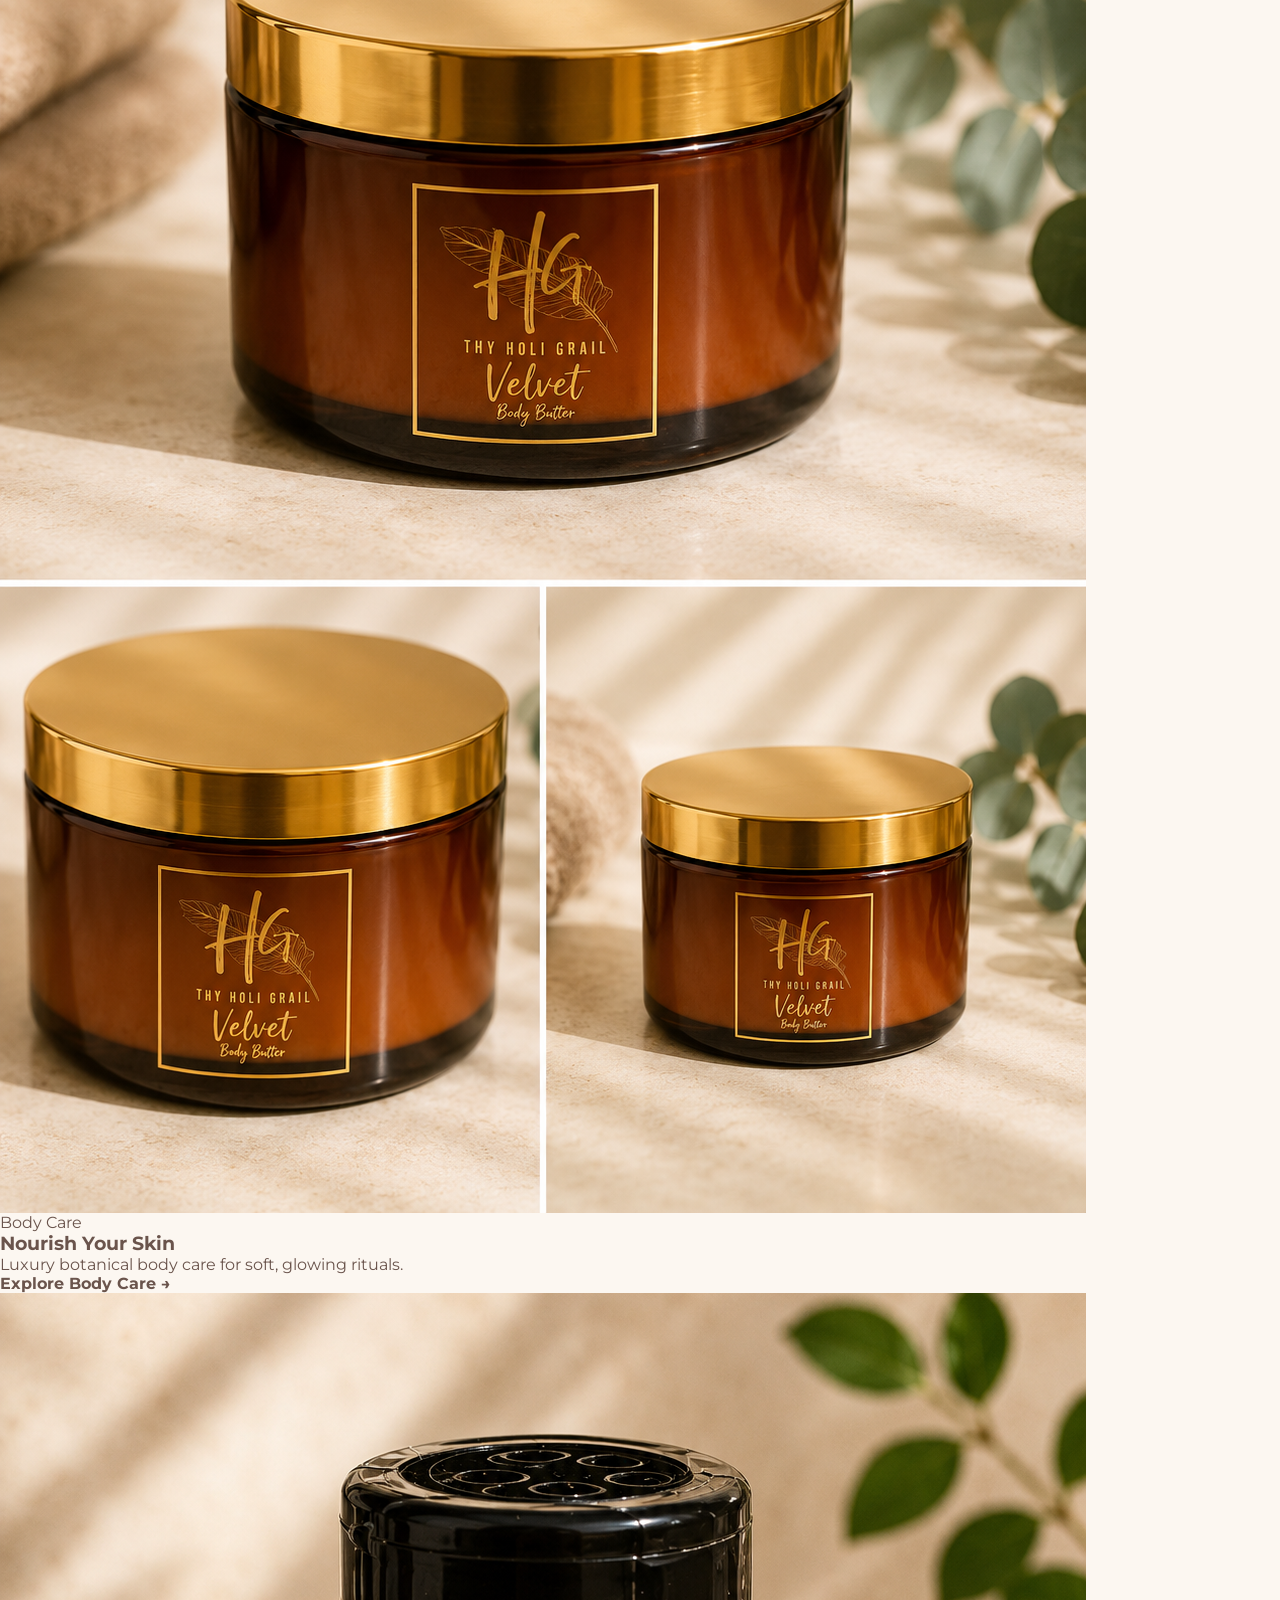
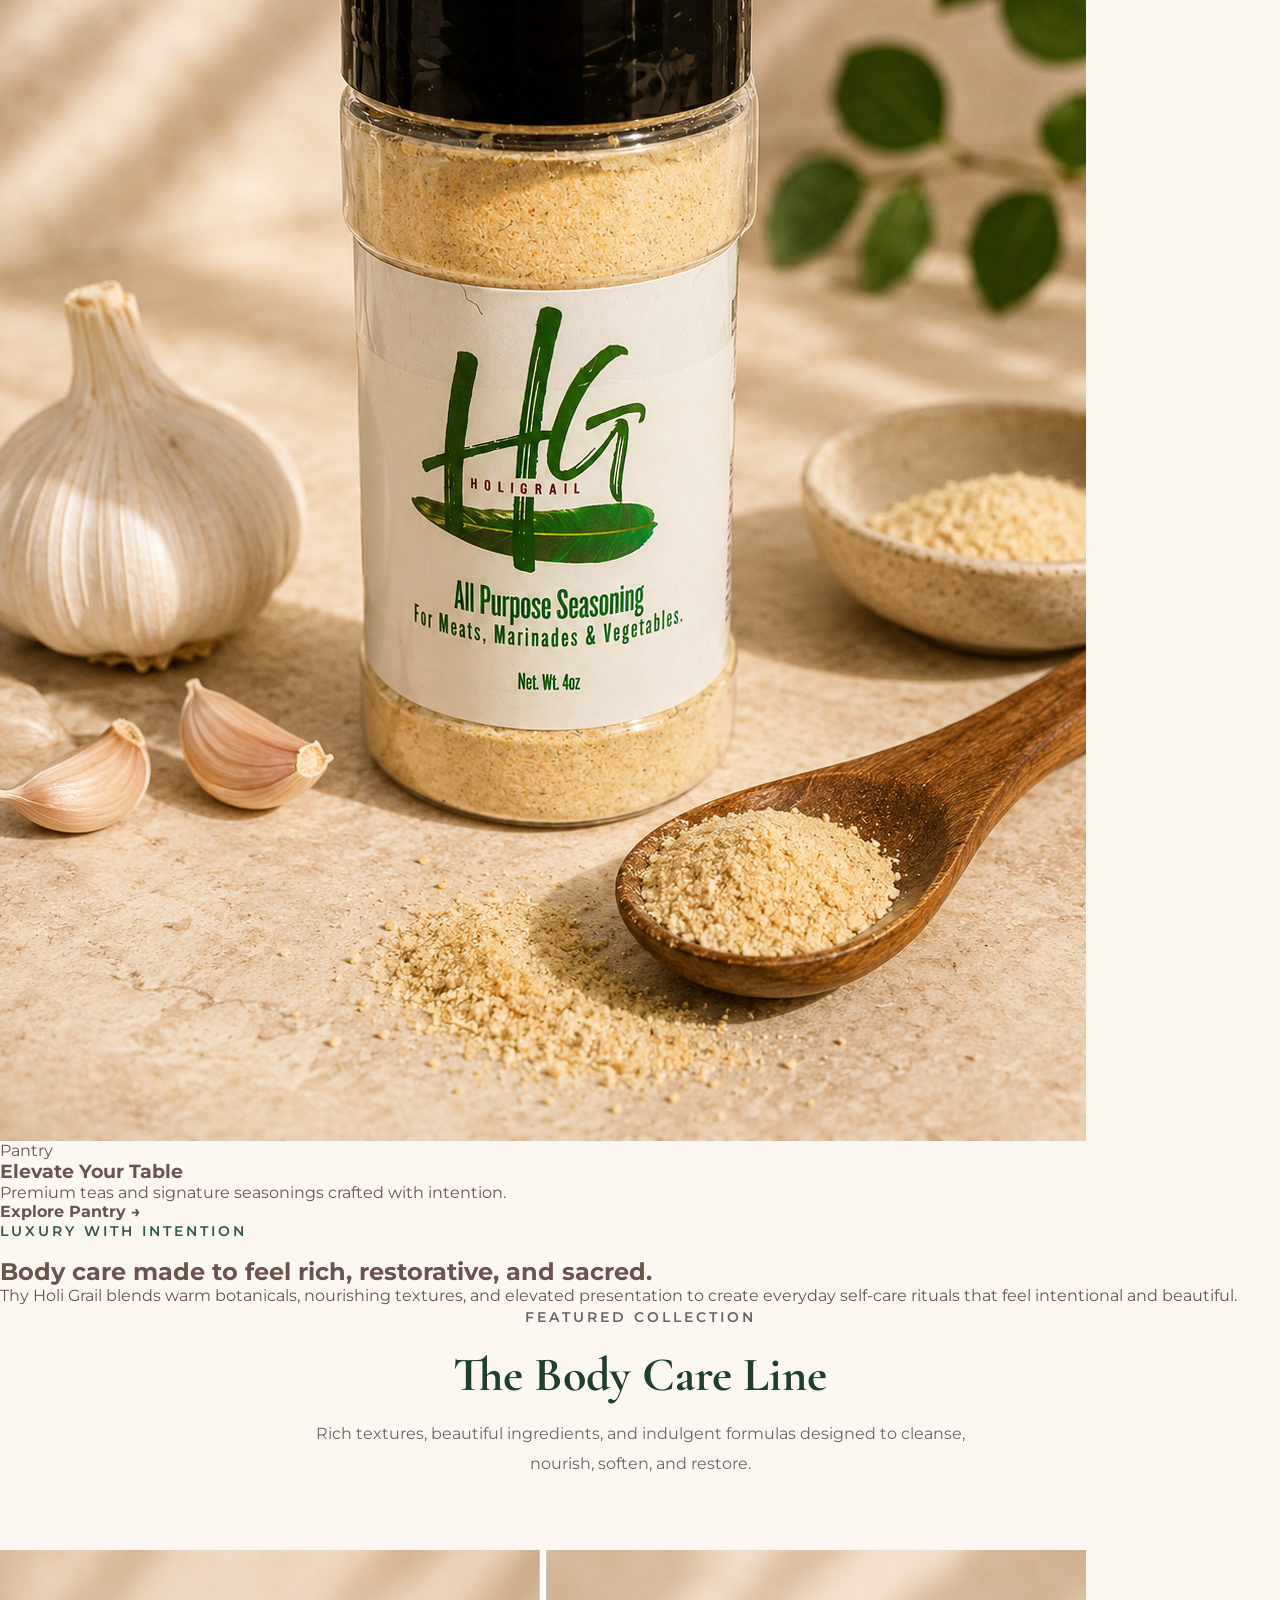
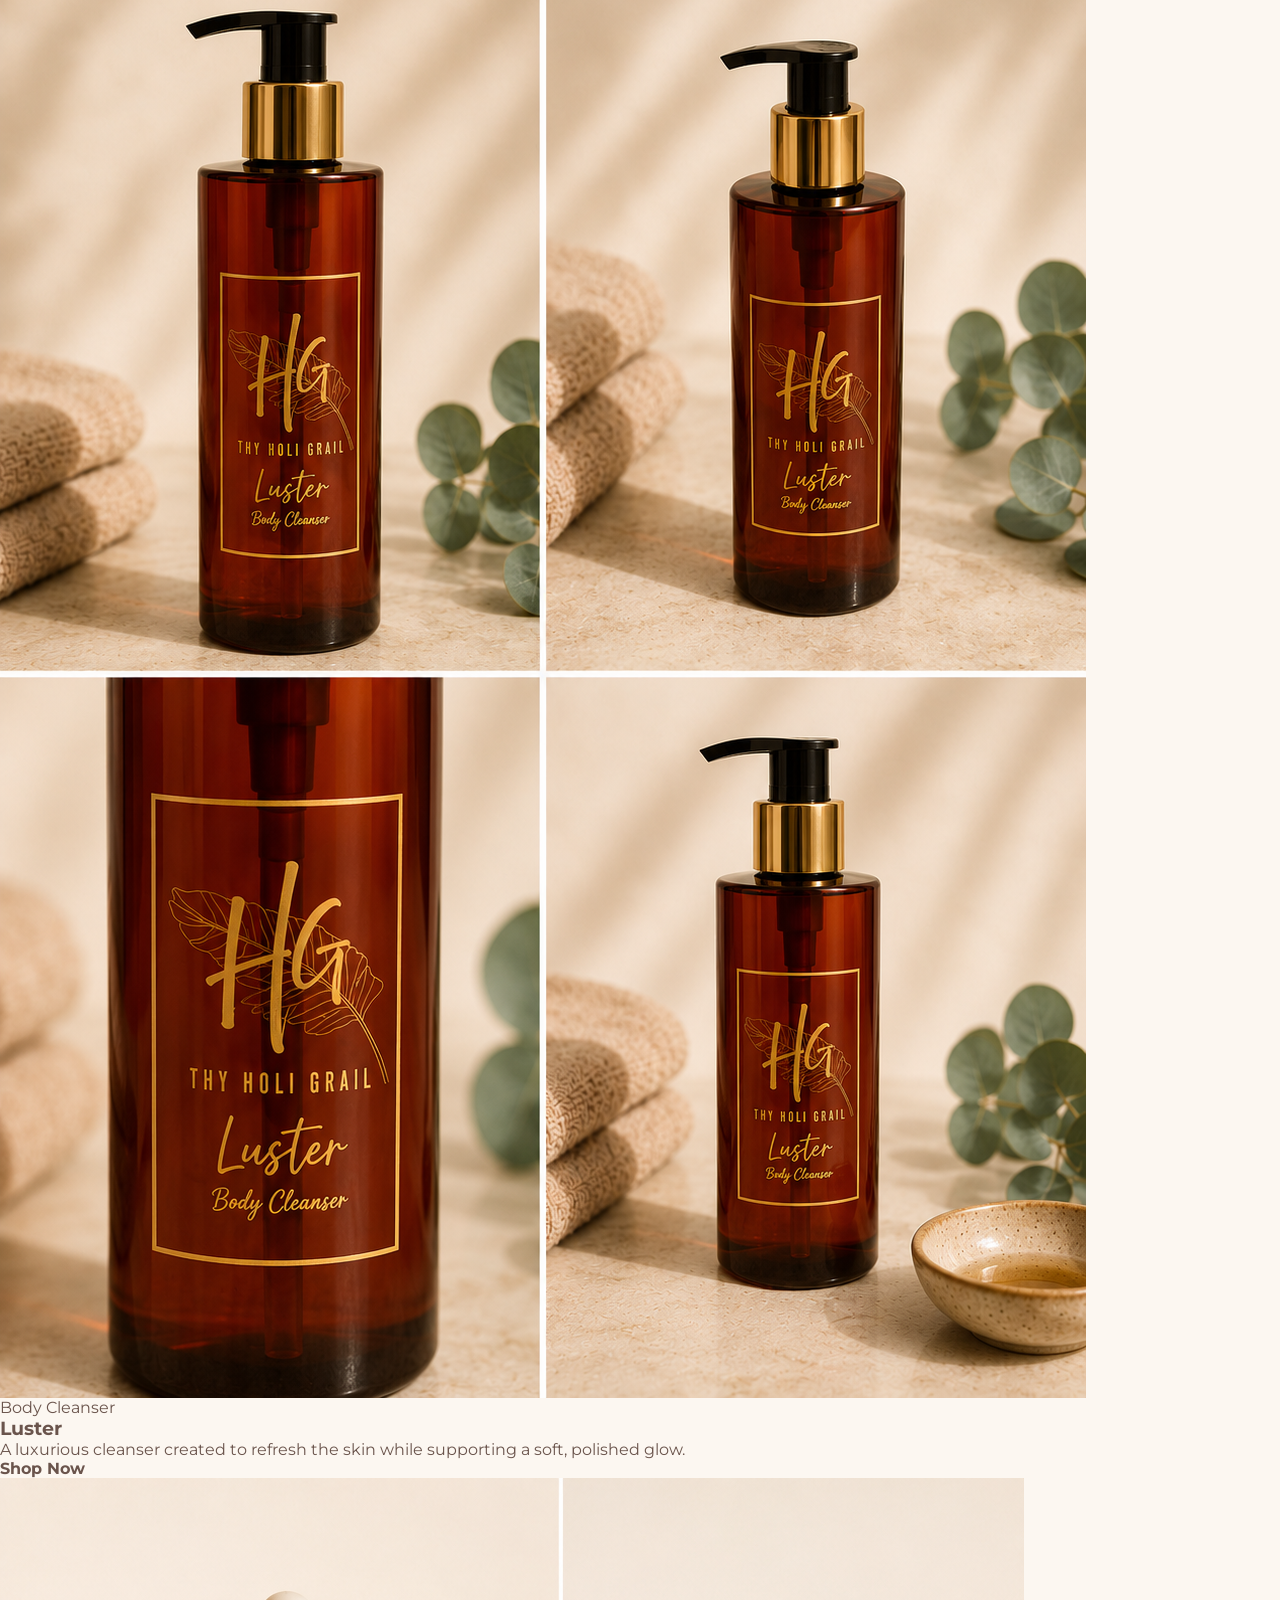
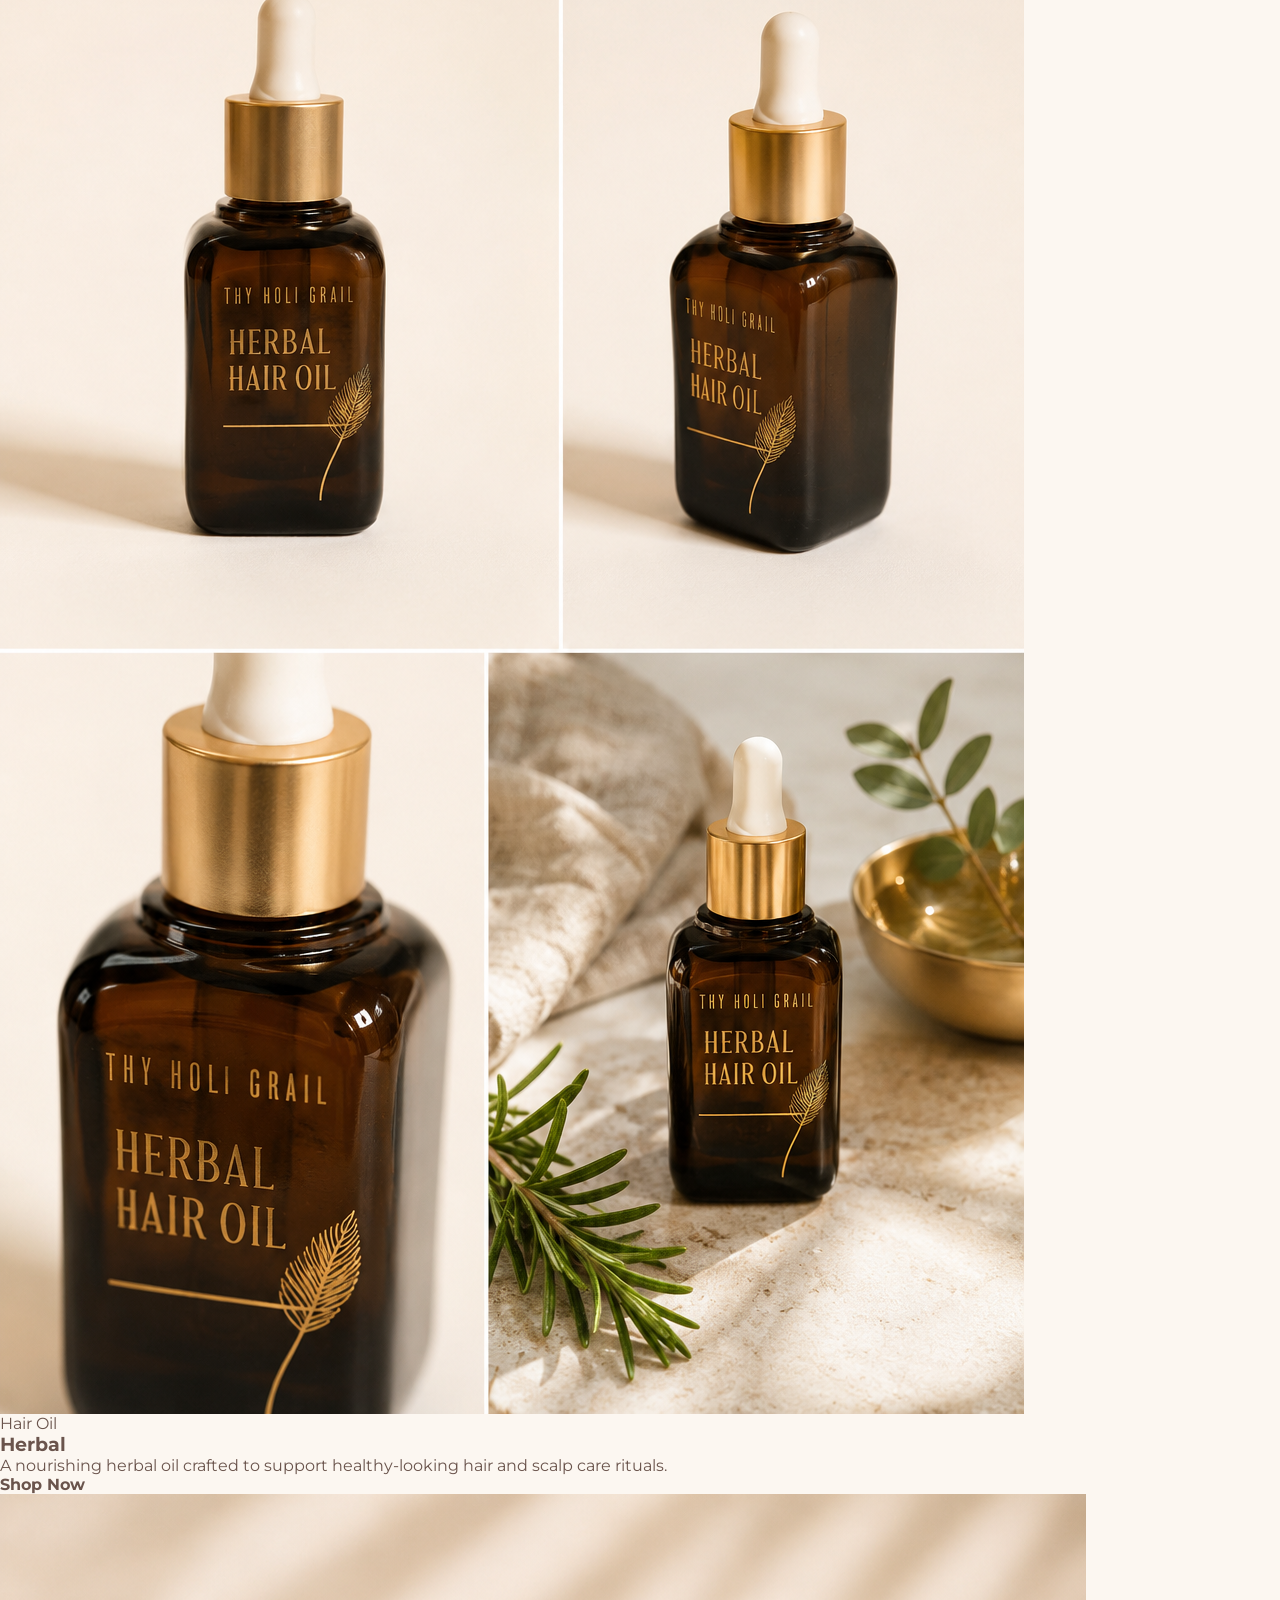
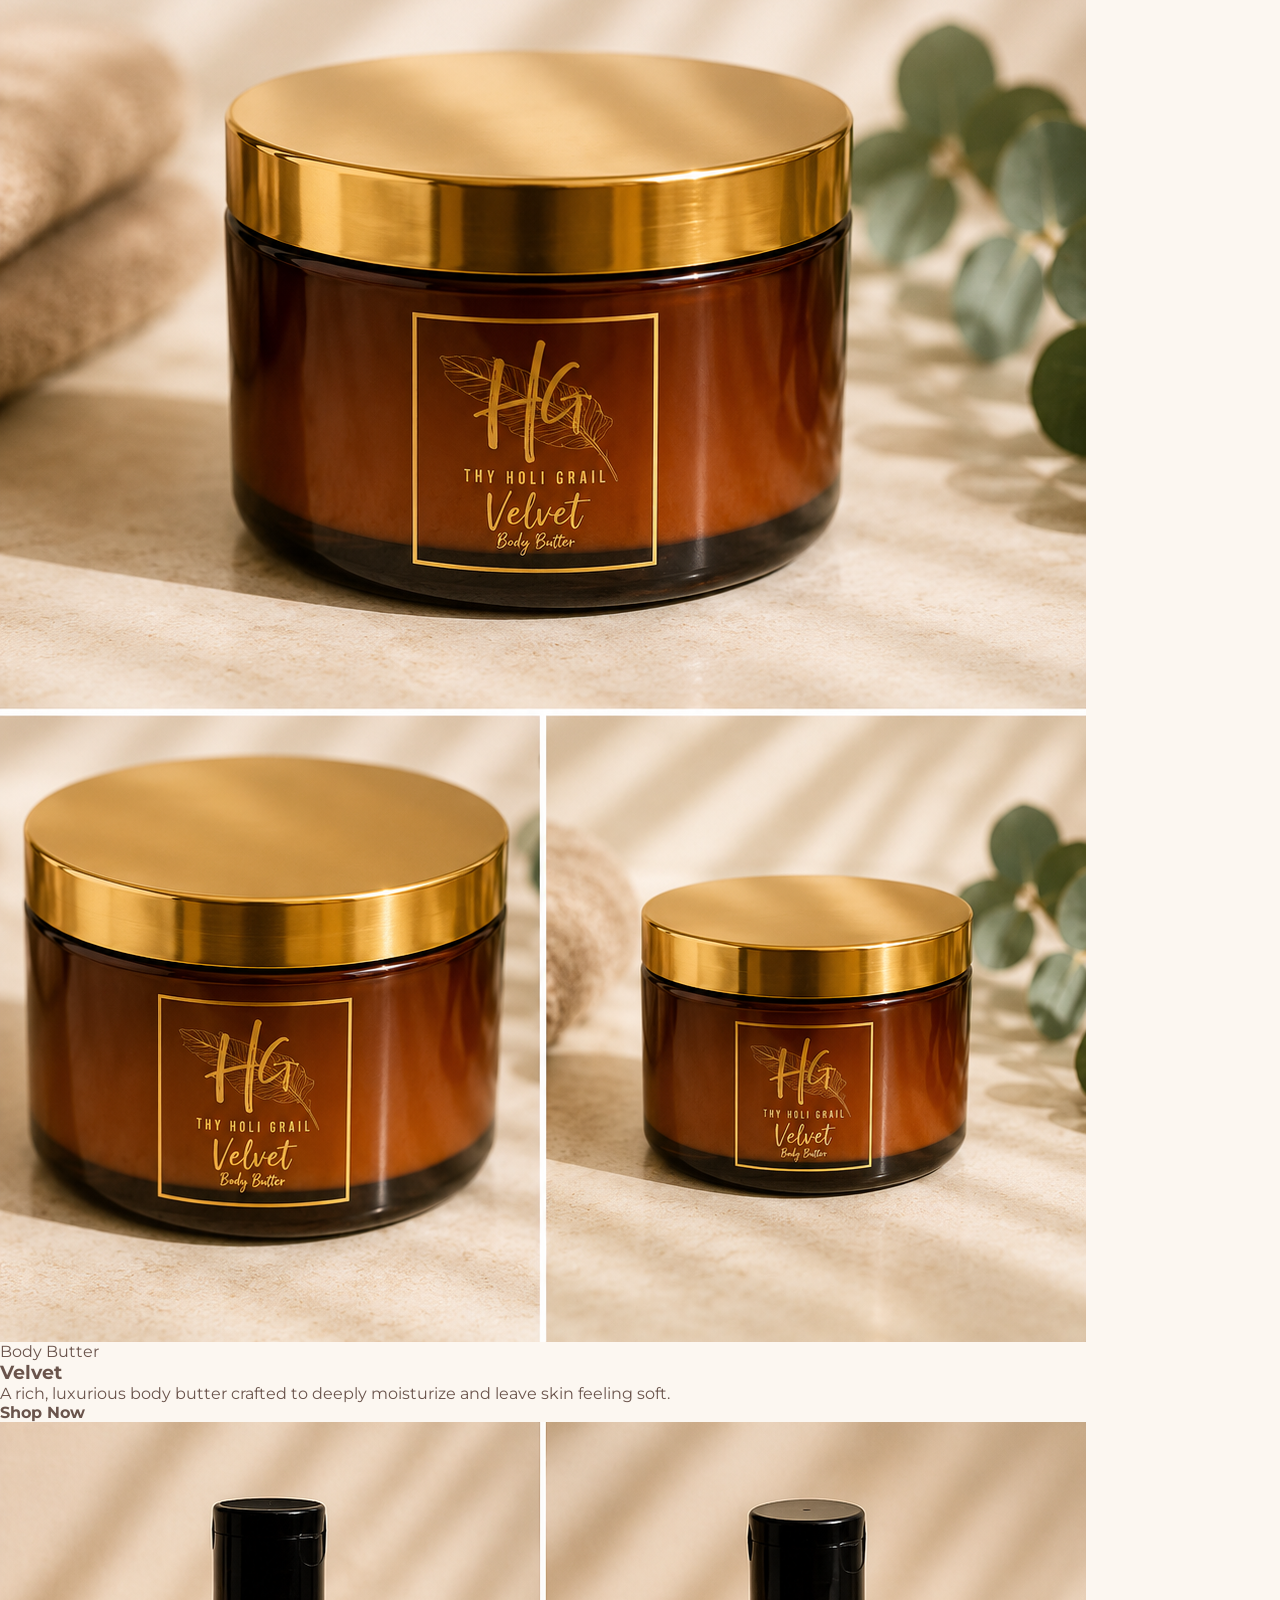
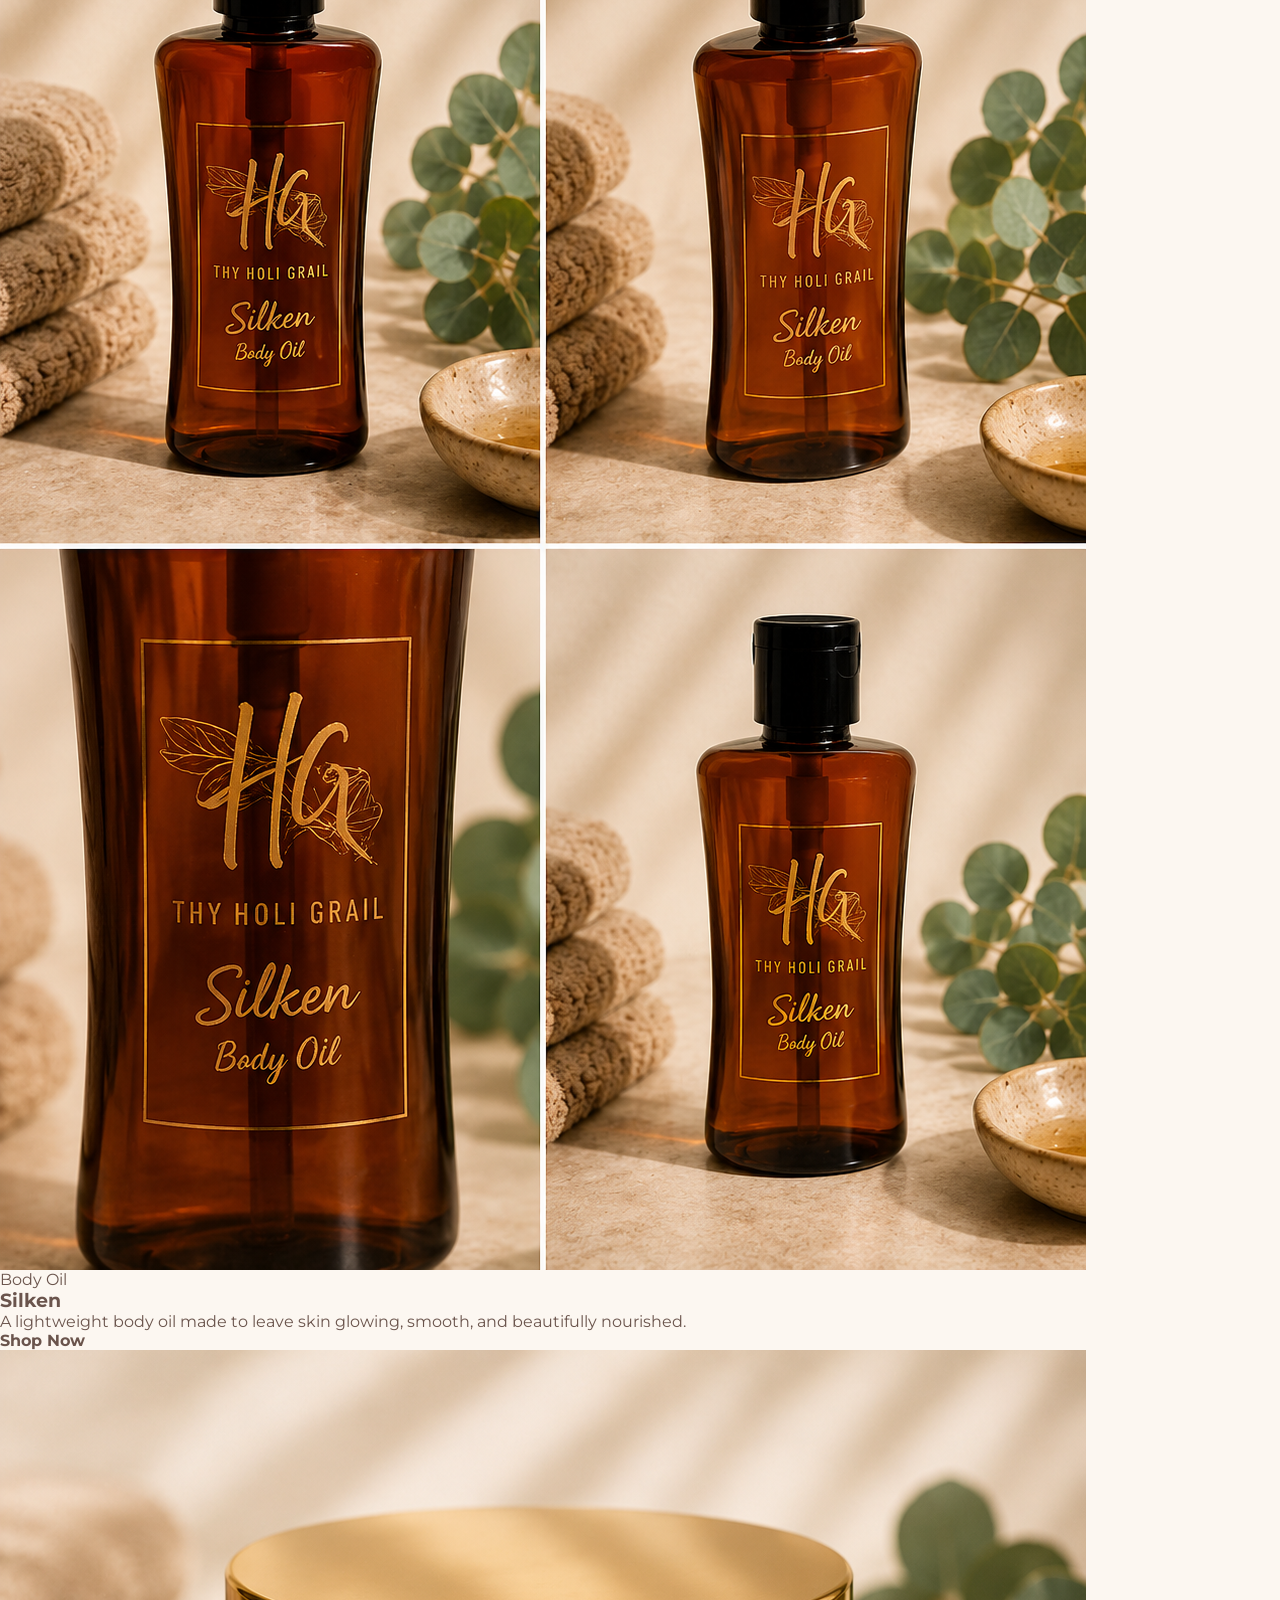
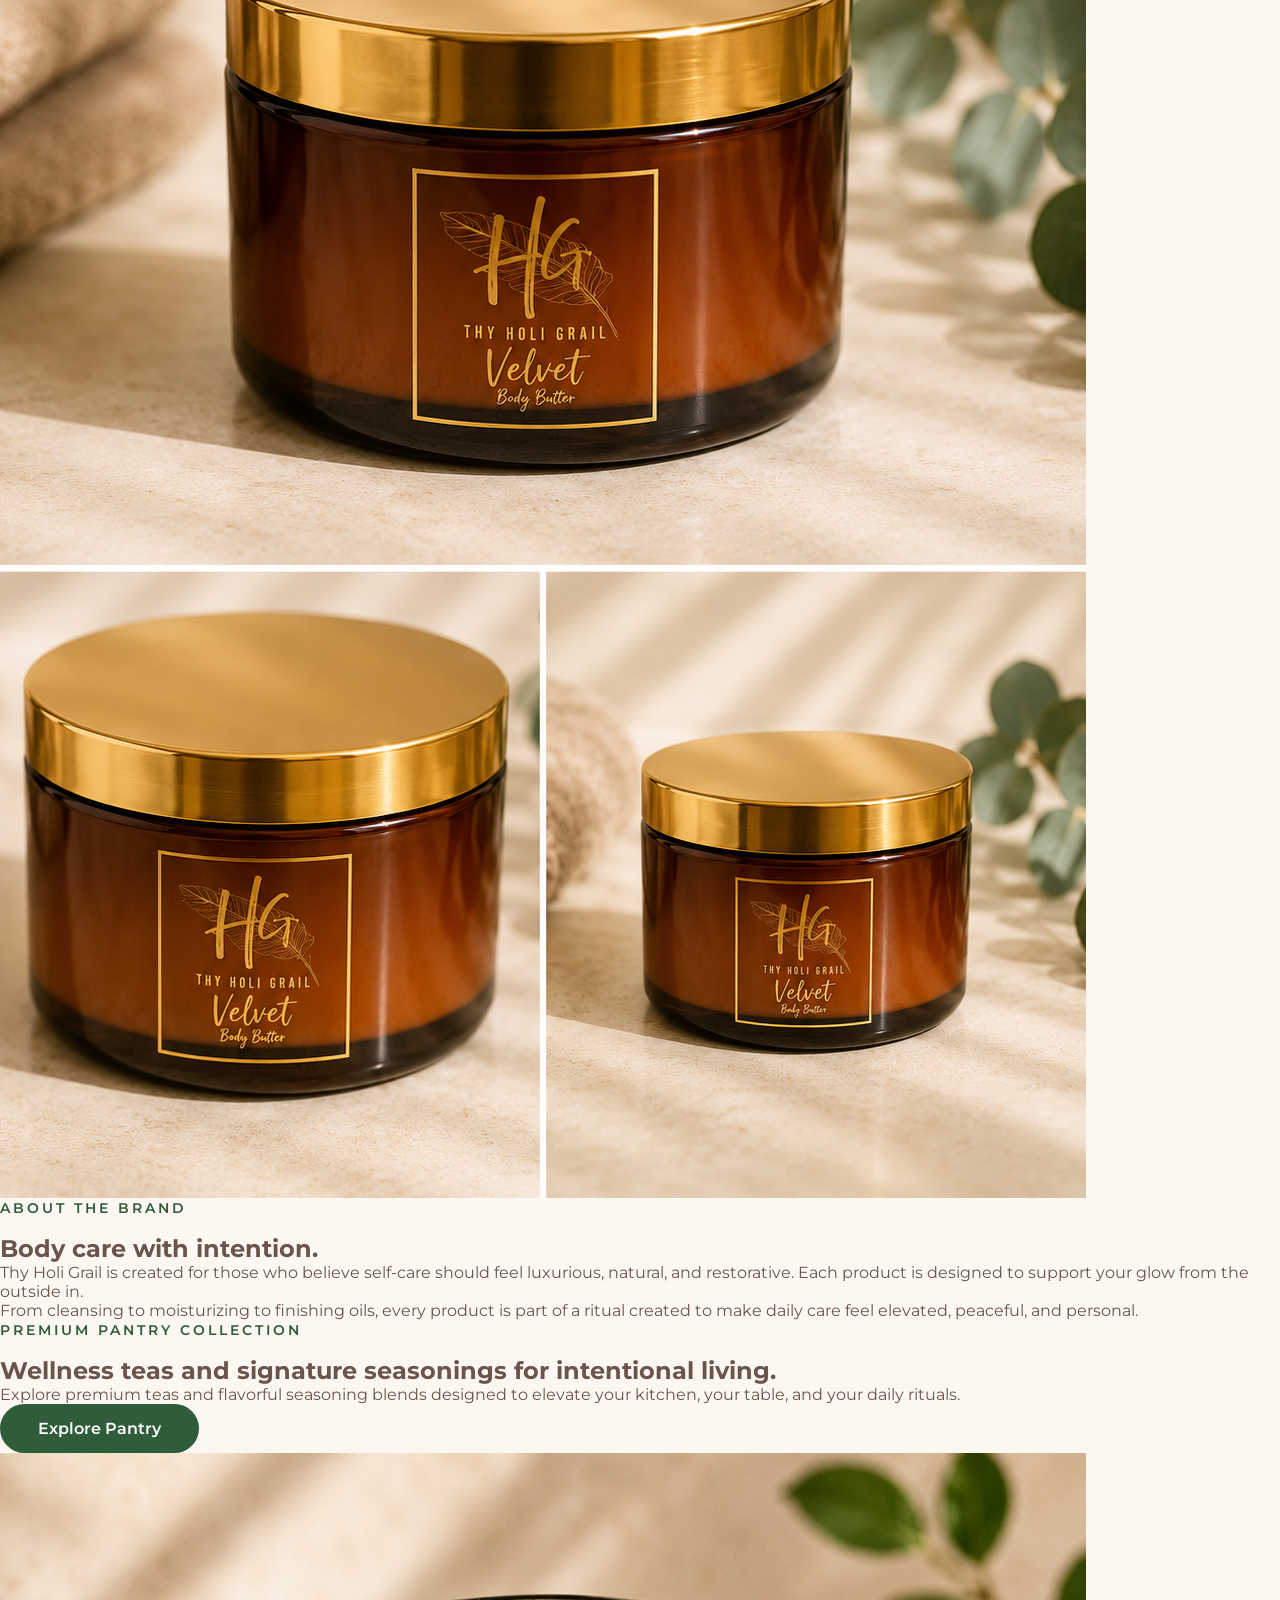
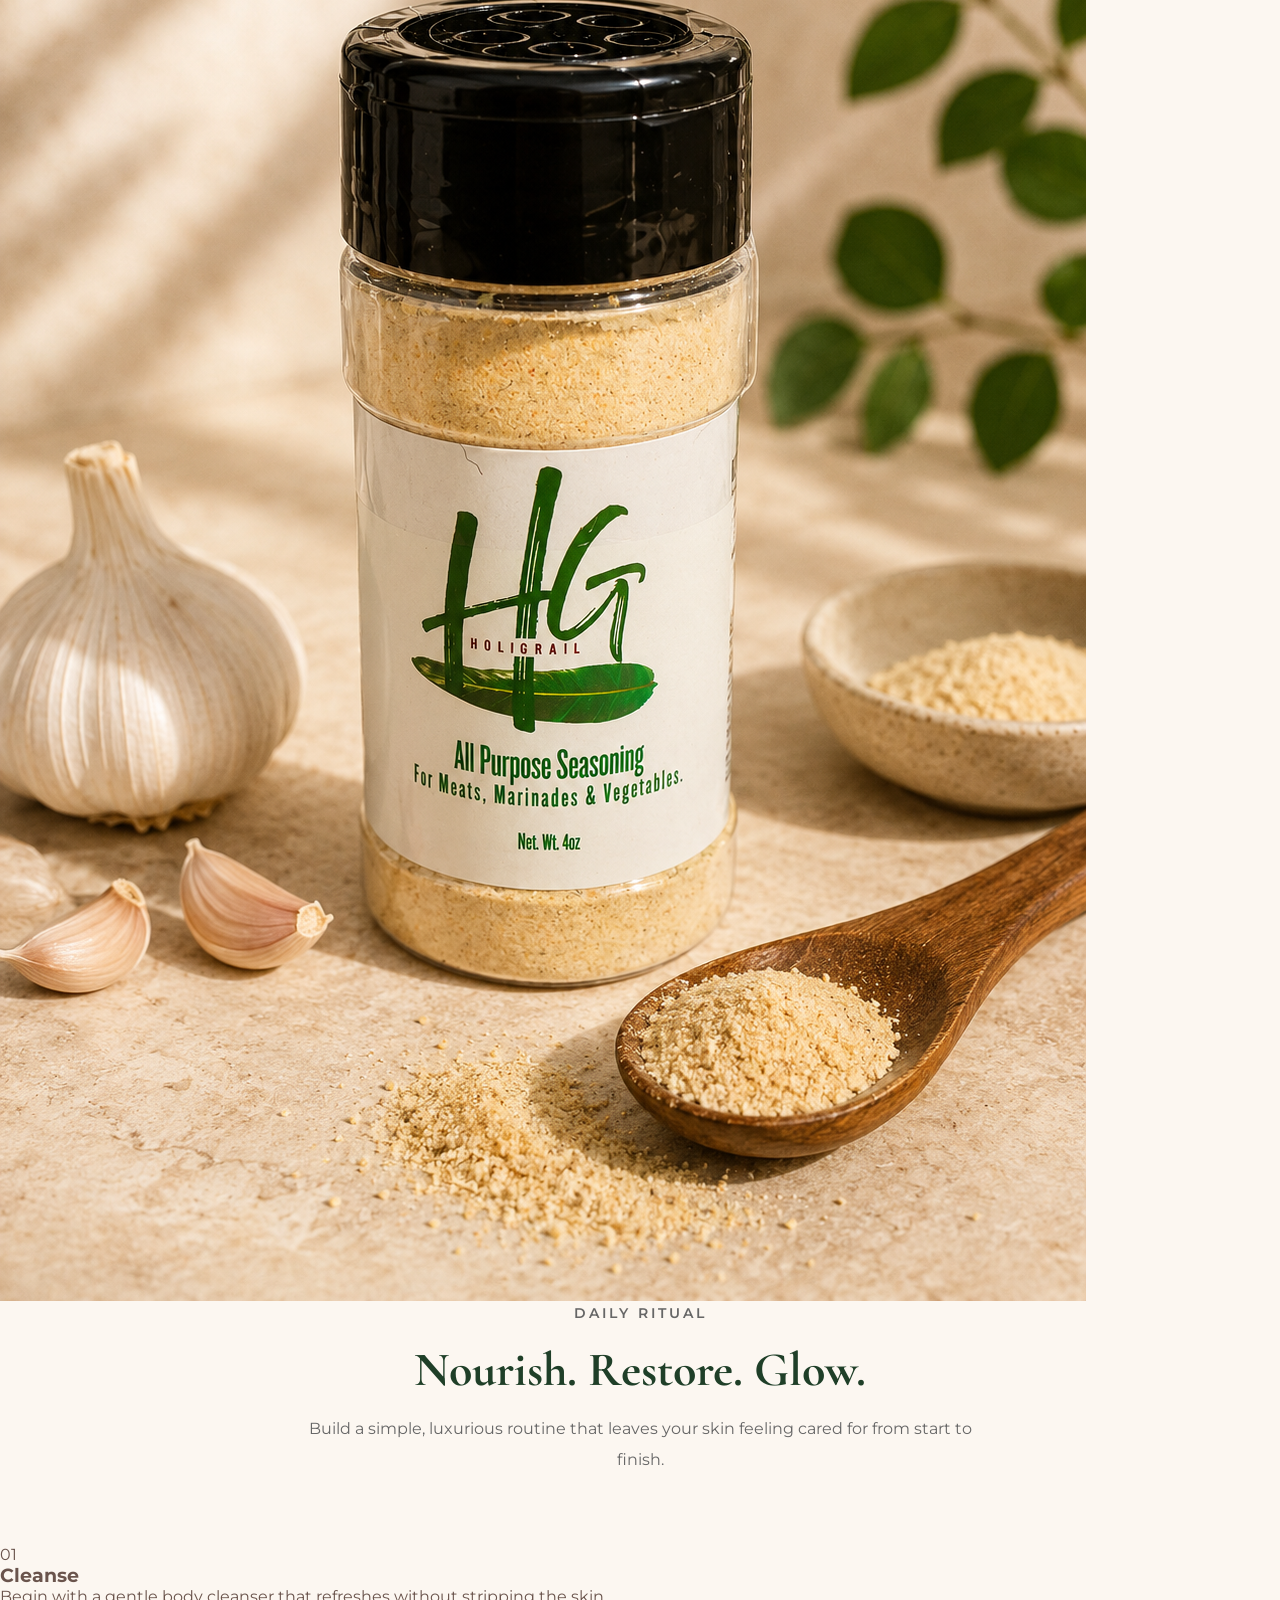
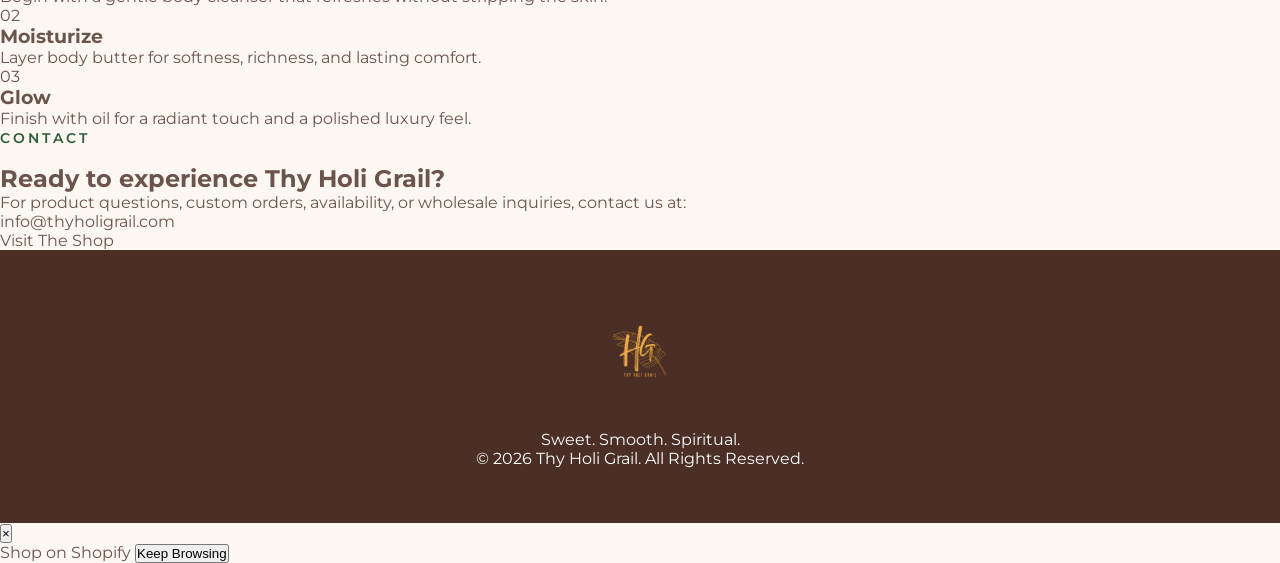
==== commit 5c845bdb: "Refactor header and navigation structure in index.html" ====
--- a/index.html
+++ b/index.html
@@ -15,21 +15,25 @@
 
 <body class="home-page">
 
-    <header class="header">
-      <a href="index.html" class="logo">
-    <img src="./assets/logo/hglogo3.png" alt="Thy Holi Grail Logo">
-    <span>Thy Holi Grail</span>
-</a>
-        <nav class="nav" id="nav">
-            <a href="index.html" class="active">Home</a>
-            <a href="#collection">Body Care</a>
-            <a href="pages/seasonings.html">Seasonings</a>
-            <a href="#about">About</a>
-            <a href="#contact">Contact</a>
-        </nav>
-
-       <button class="menu-btn" id="menuBtn" aria-label="Open navigation menu">☰</button>
-    </header>
+   <header class="header">
+
+    <a href="../index.html" class="logo">
+        <img src="../assets/logo/hglogo2.png" alt="Thy Holi Grail Logo">
+    </a>
+
+    <nav class="nav" id="nav">
+        <a href="../index.html">Home</a>
+        <a href="../index.html#collection">Body Care</a>
+        <a class="active" href="seasonings.html">Seasonings</a>
+        <a href="../index.html#about">About</a>
+        <a href="../index.html#contact">Contact</a>
+    </nav>
+
+    <button class="menu-btn" id="menuBtn" aria-label="Open navigation menu">
+        ☰
+    </button>
+
+</header>
 
     <main>
 
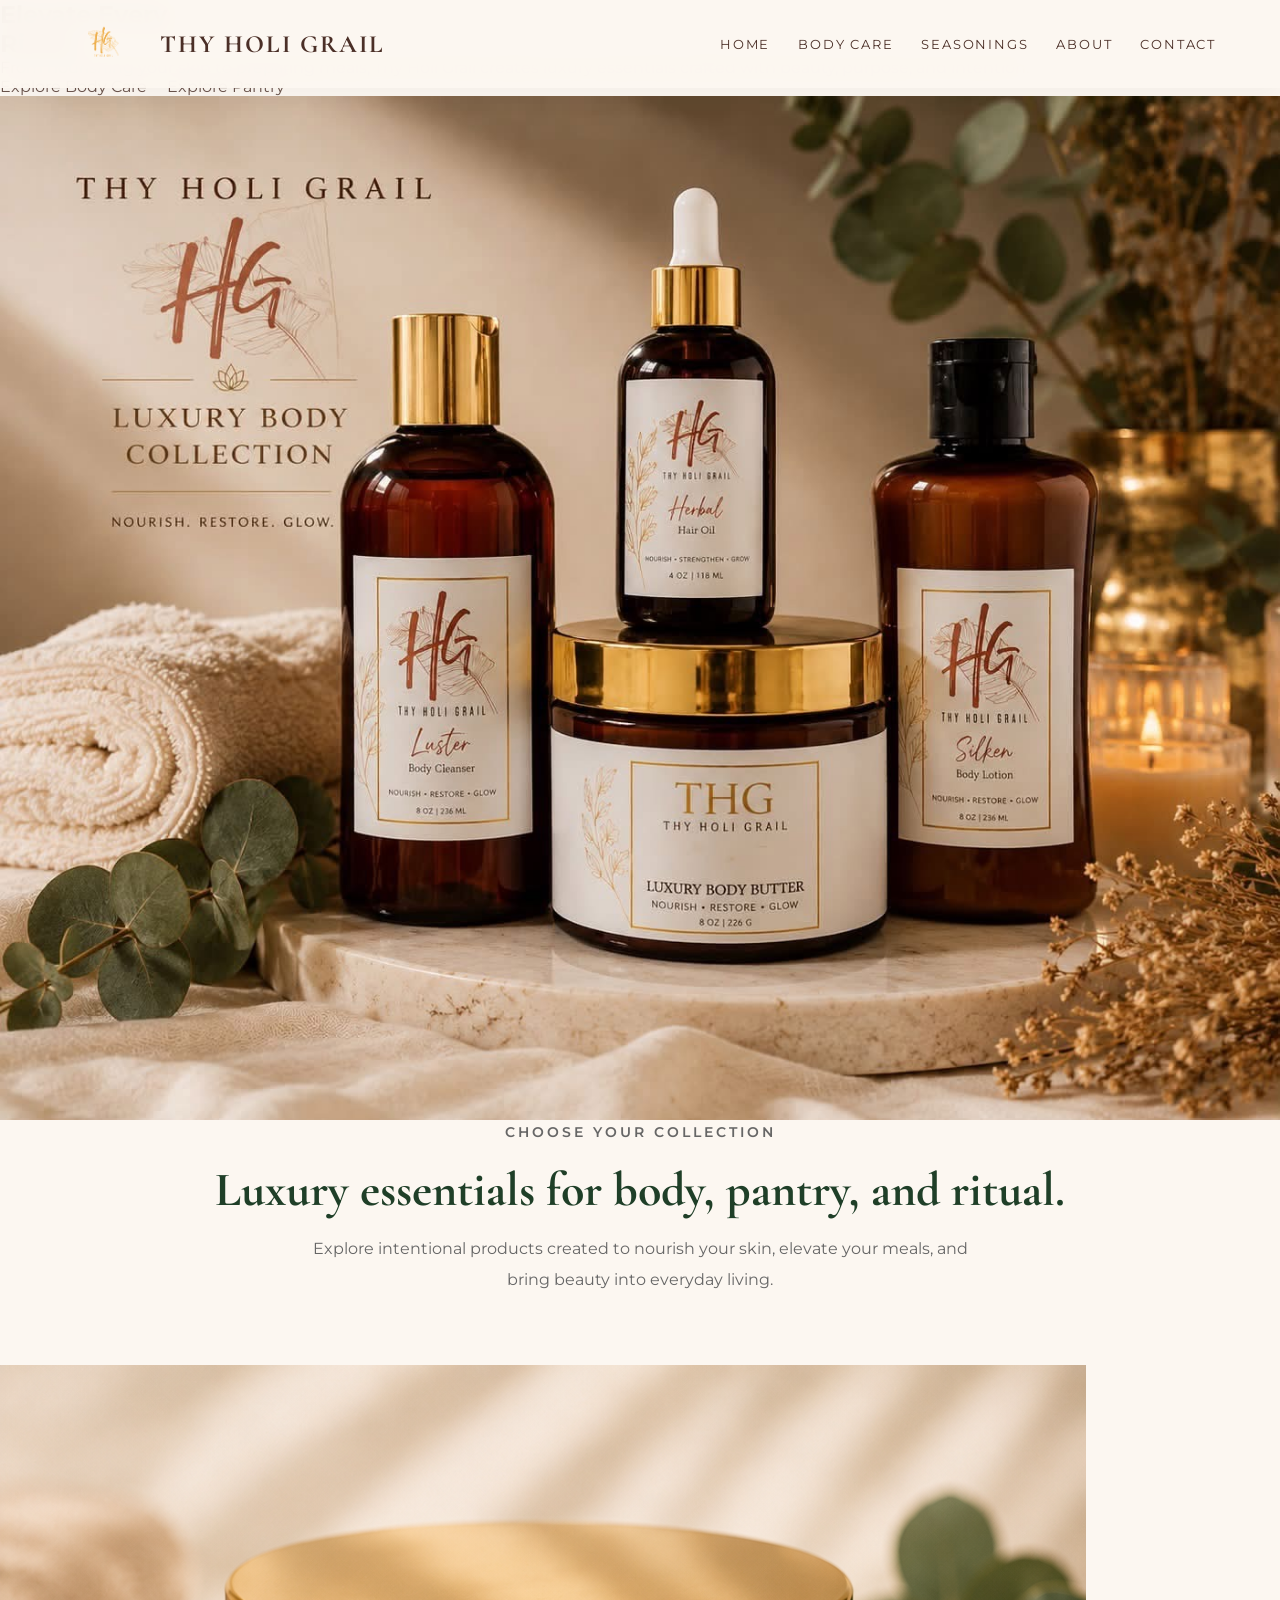
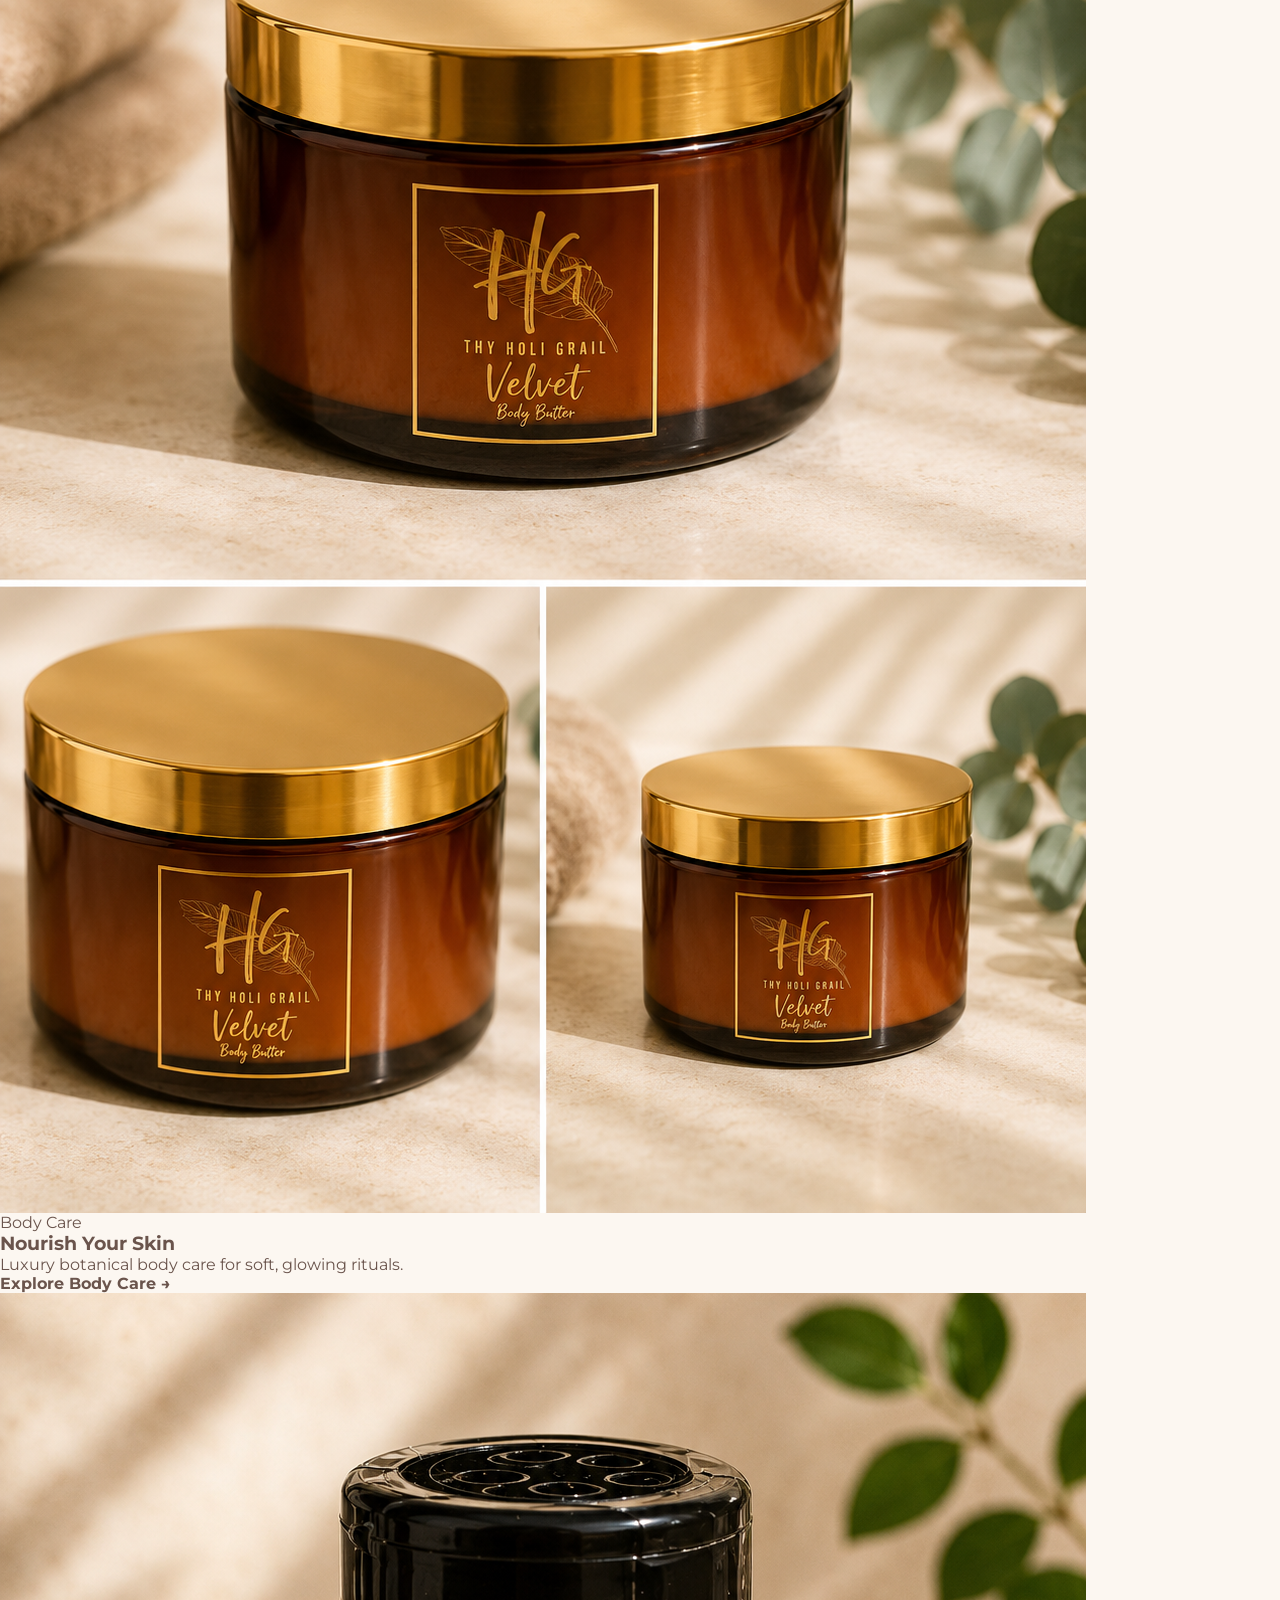
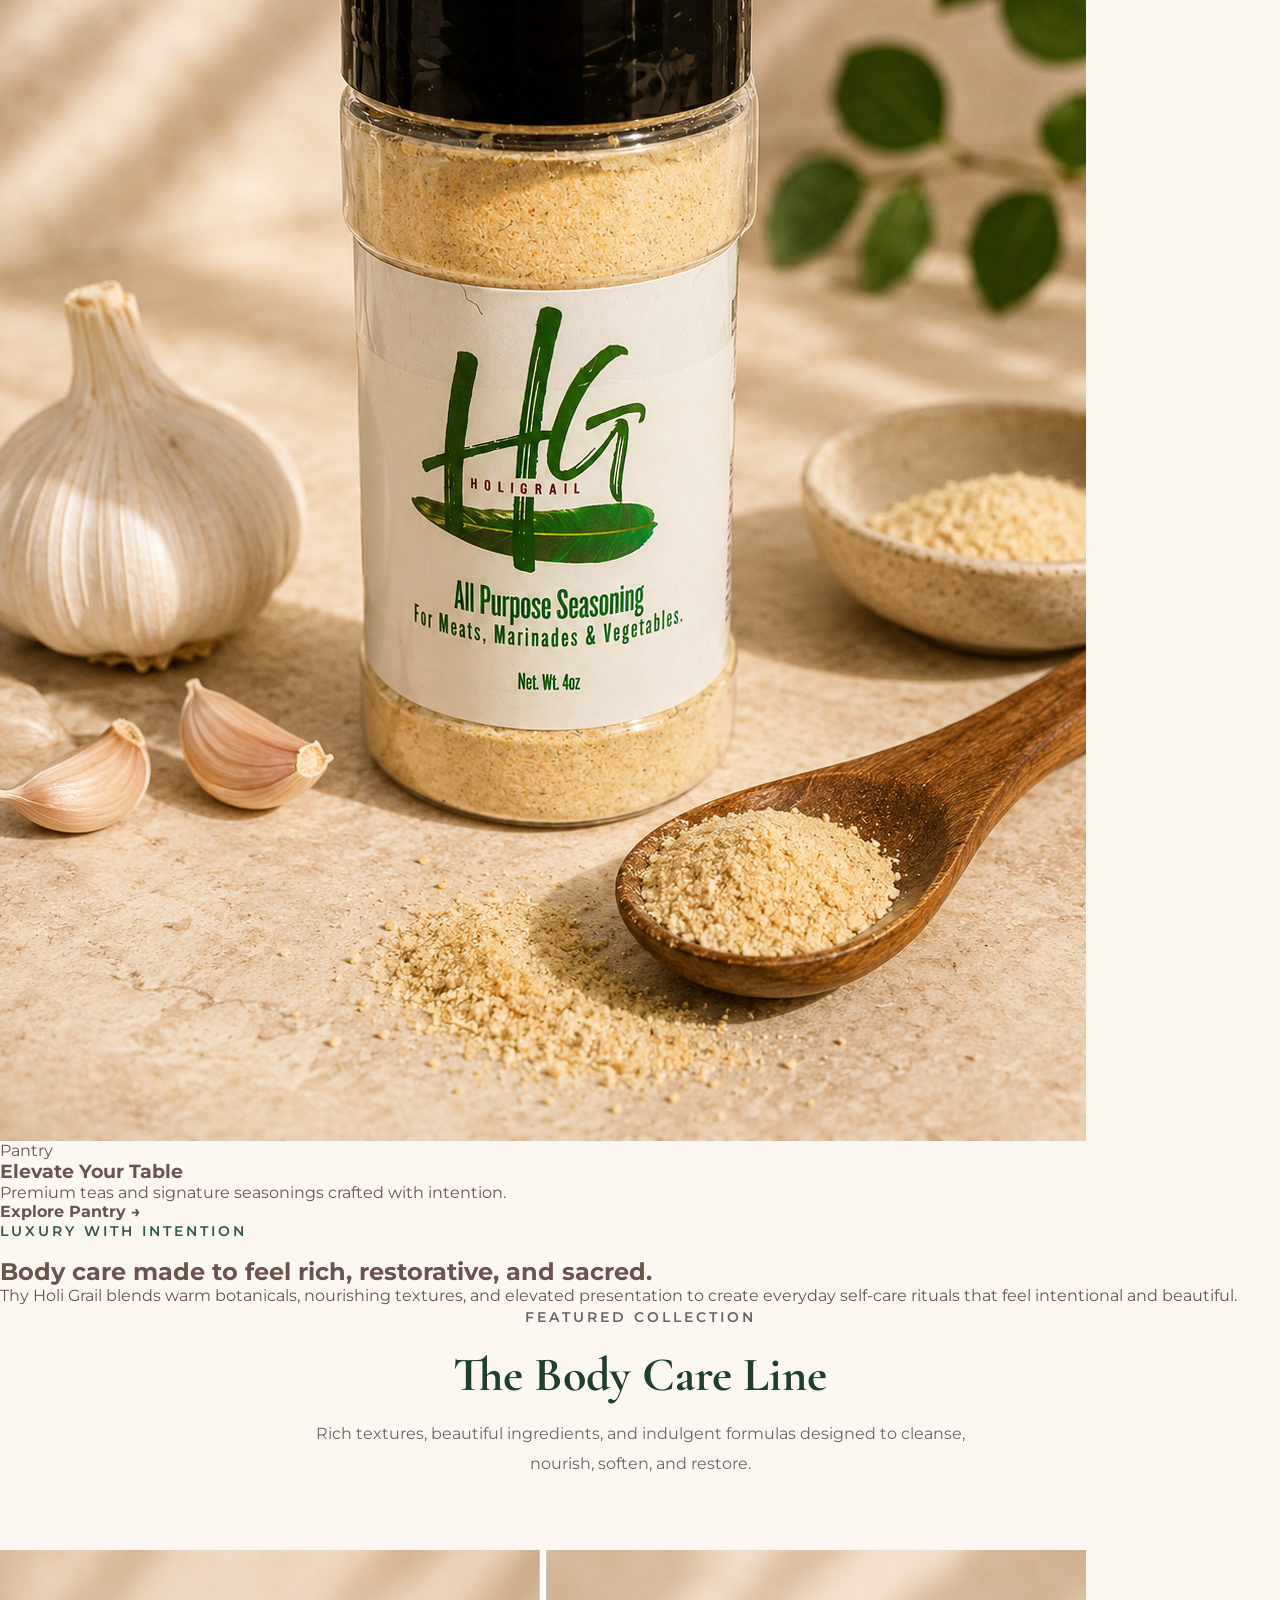
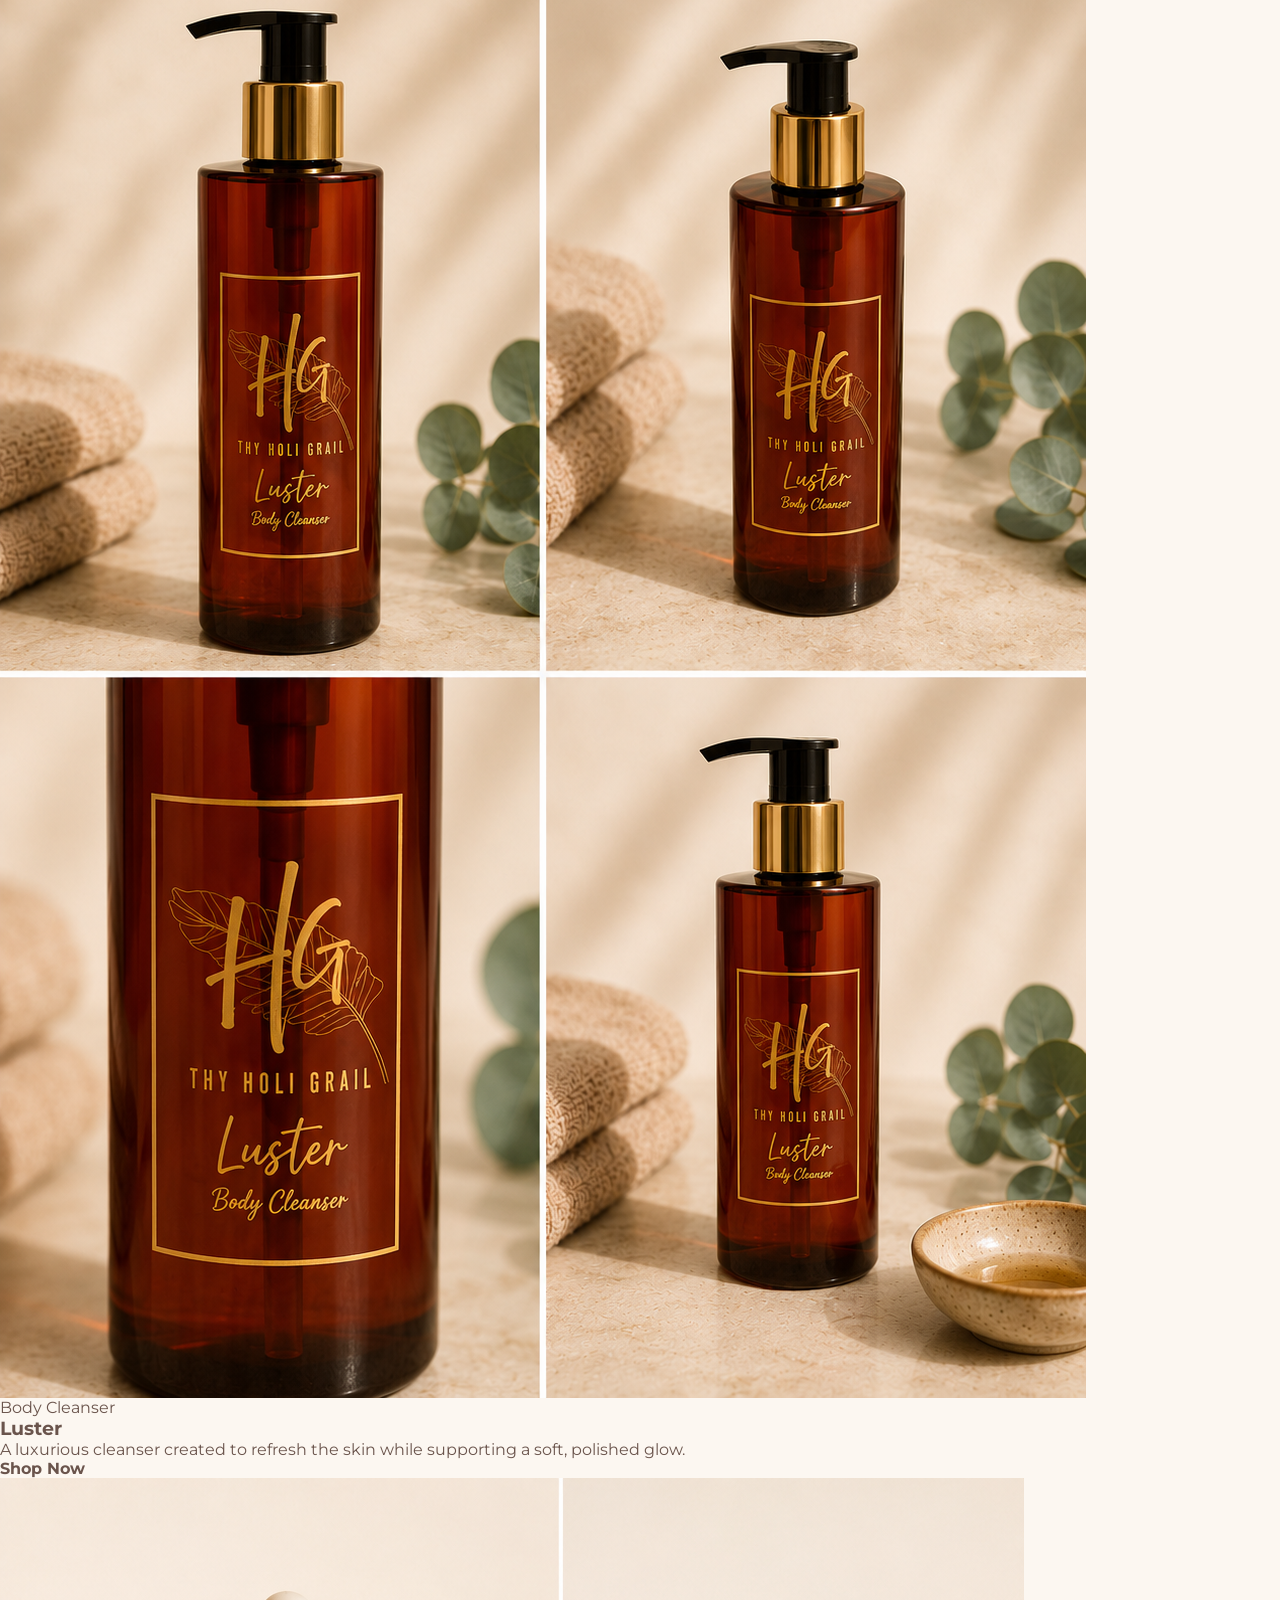
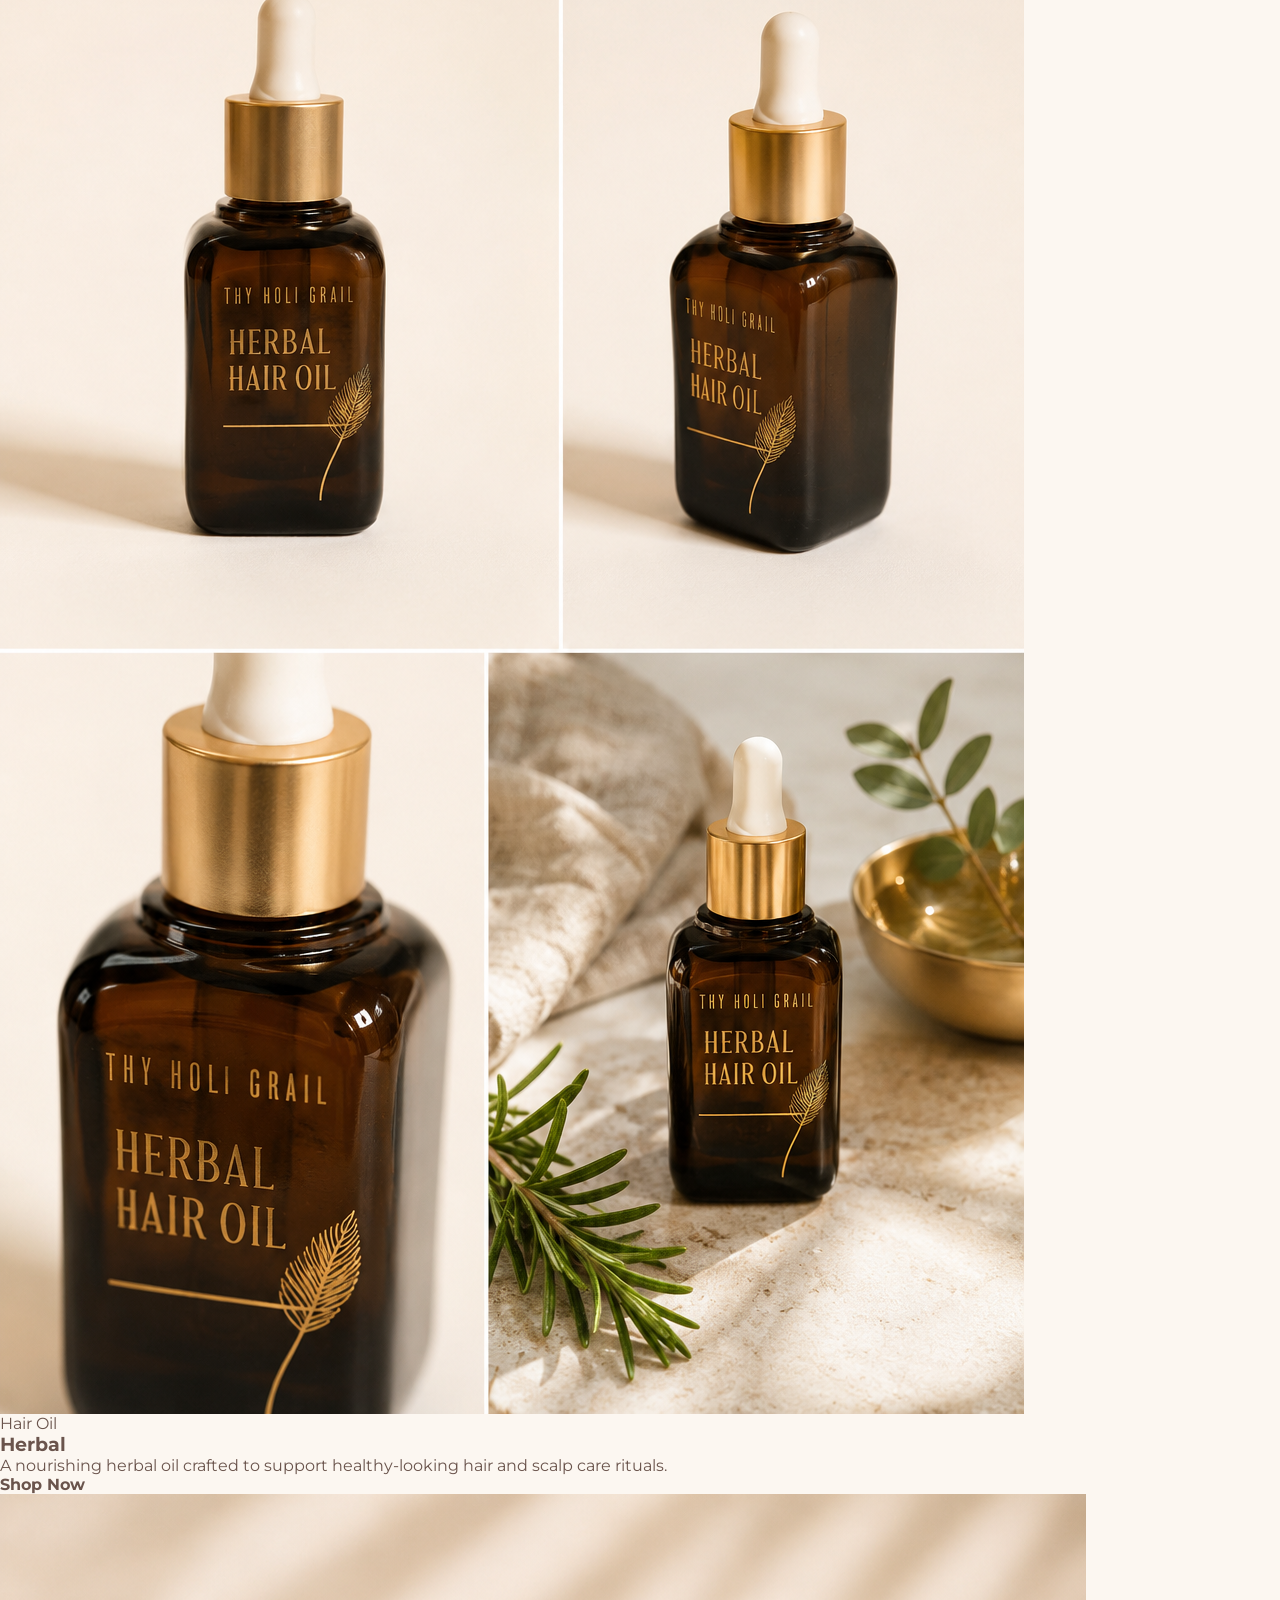
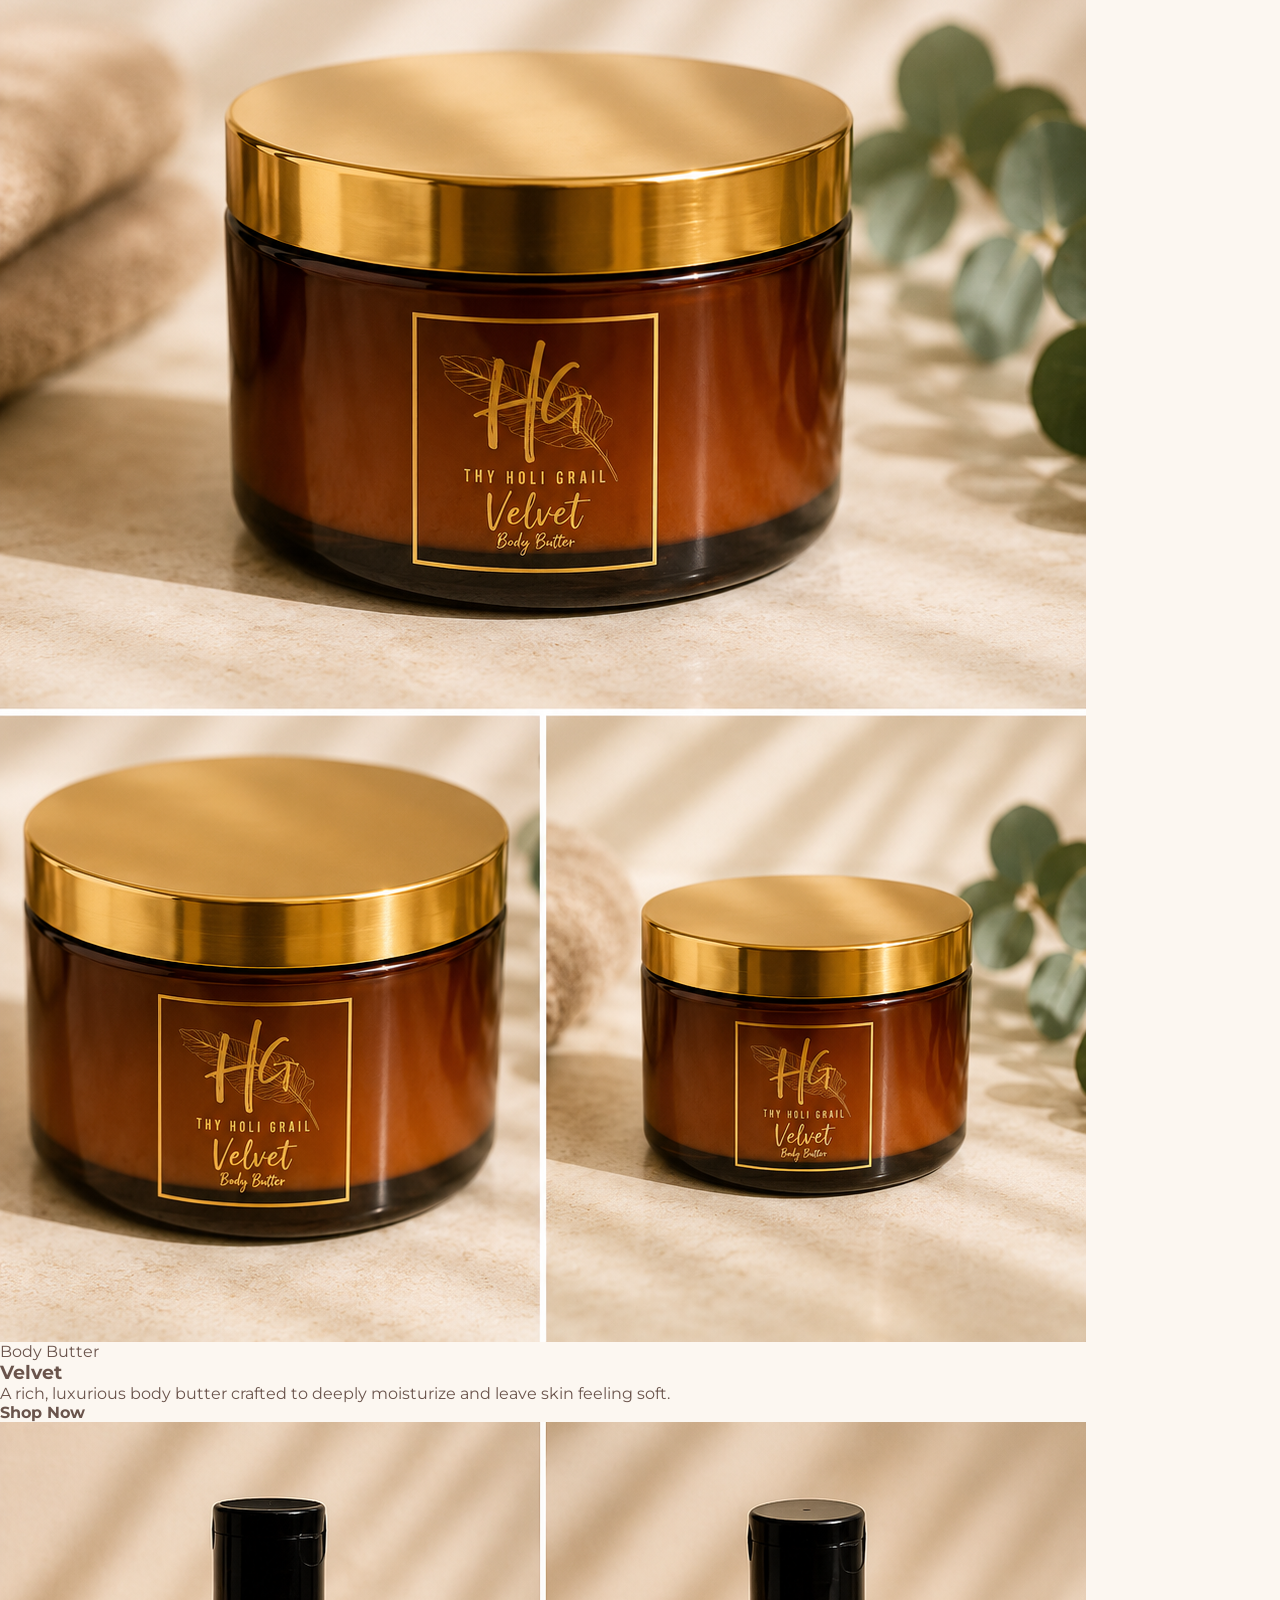
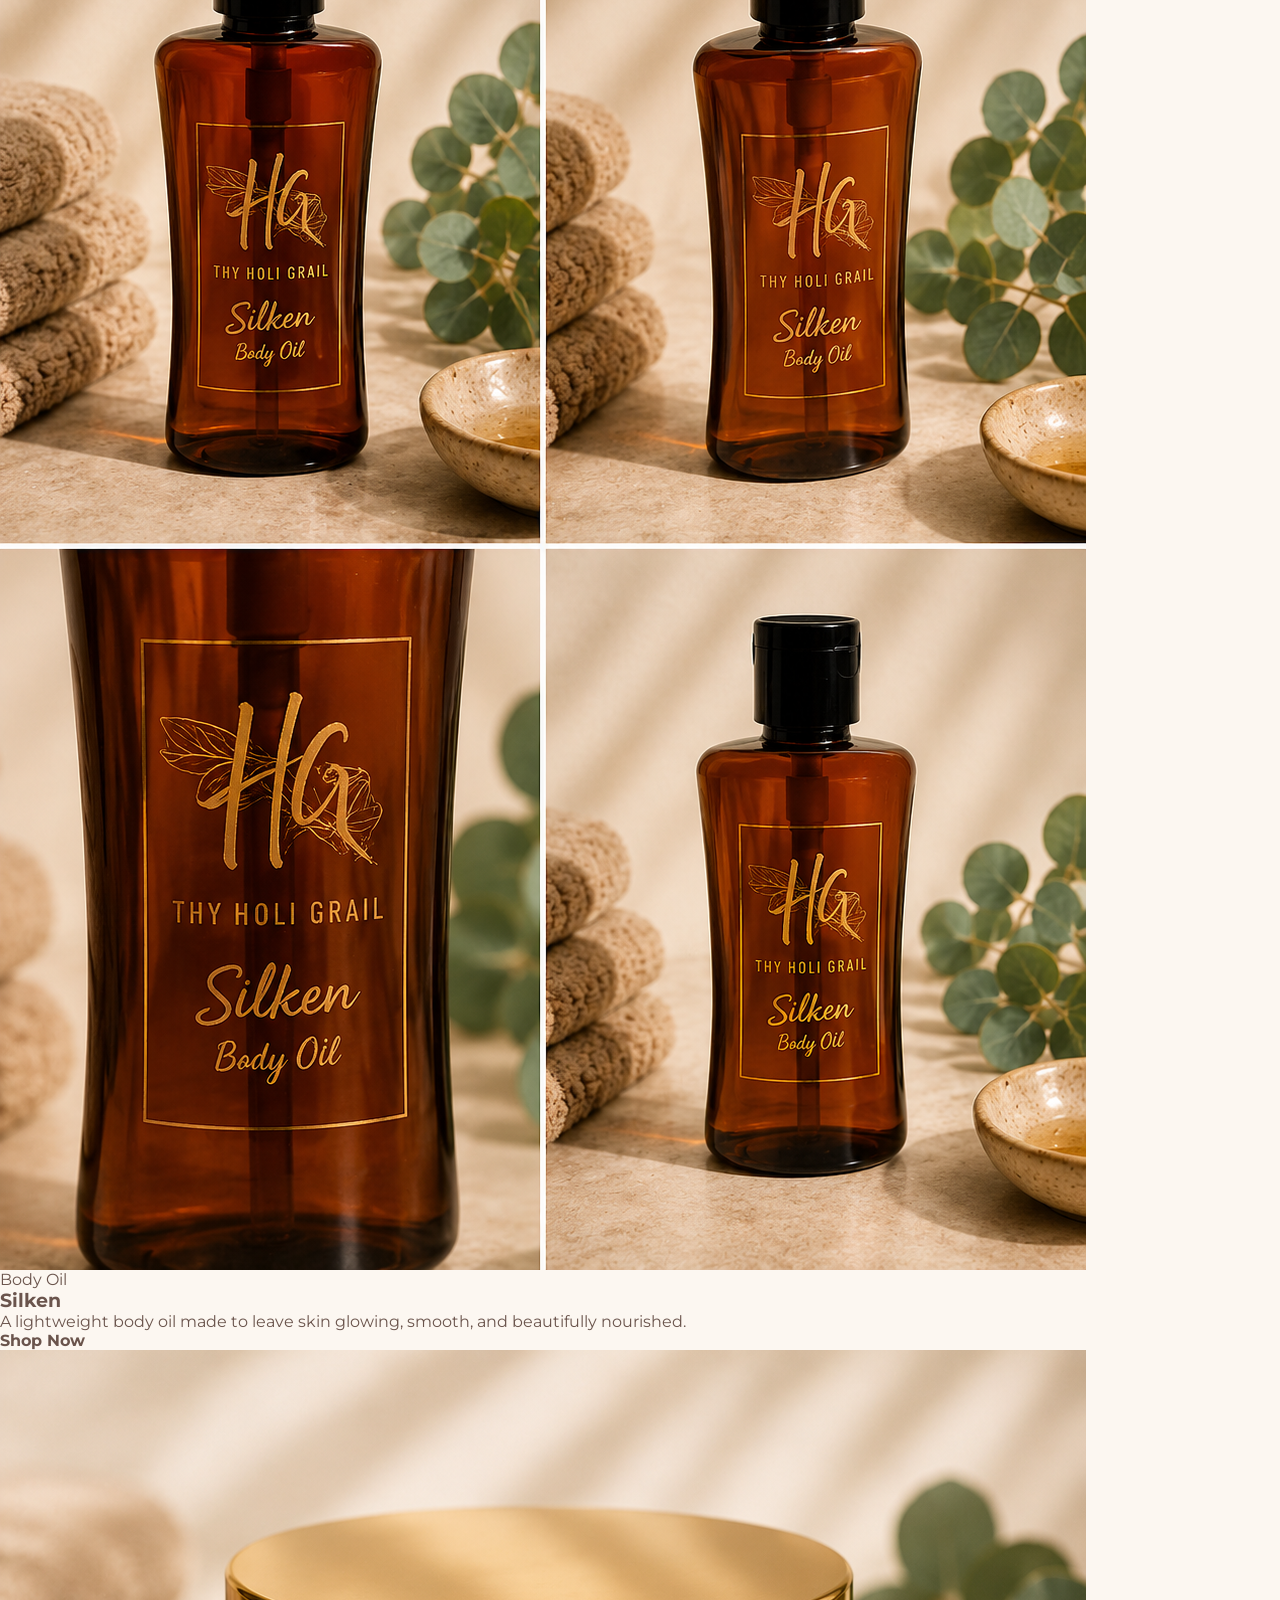
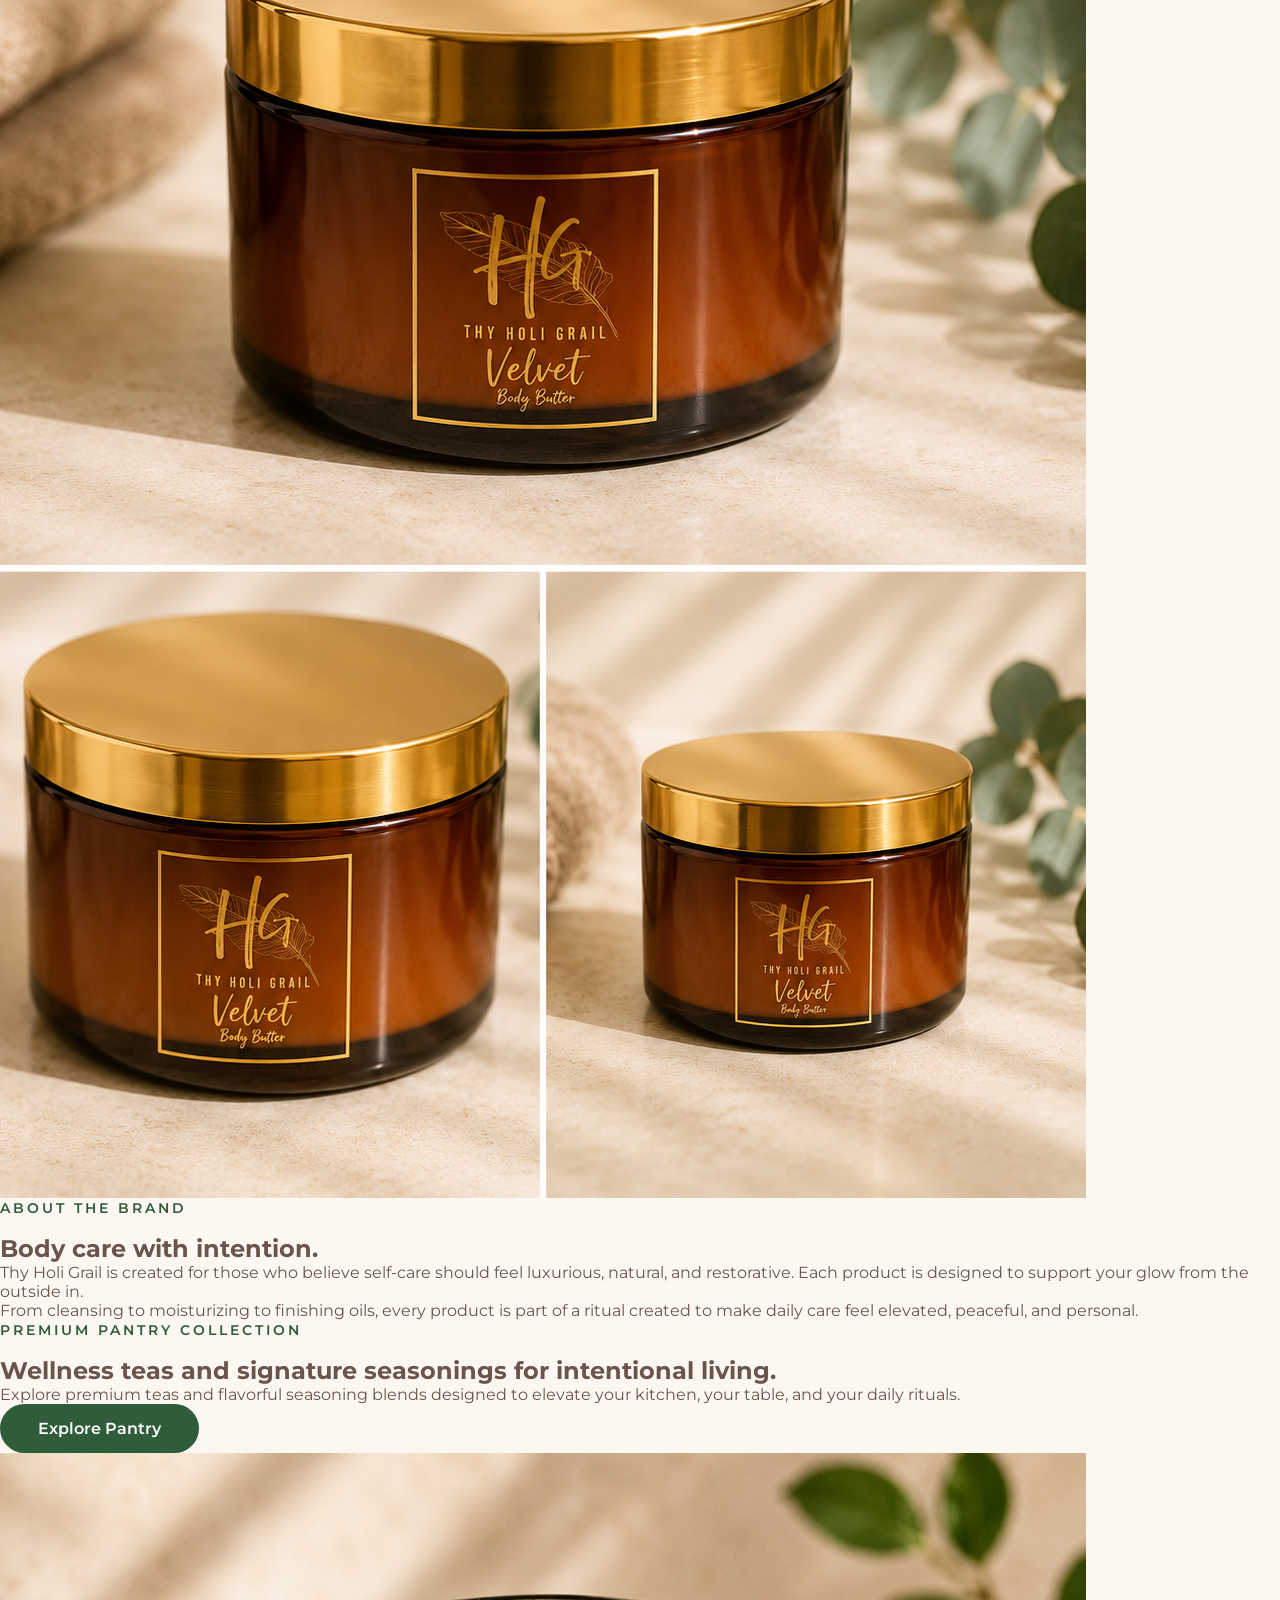
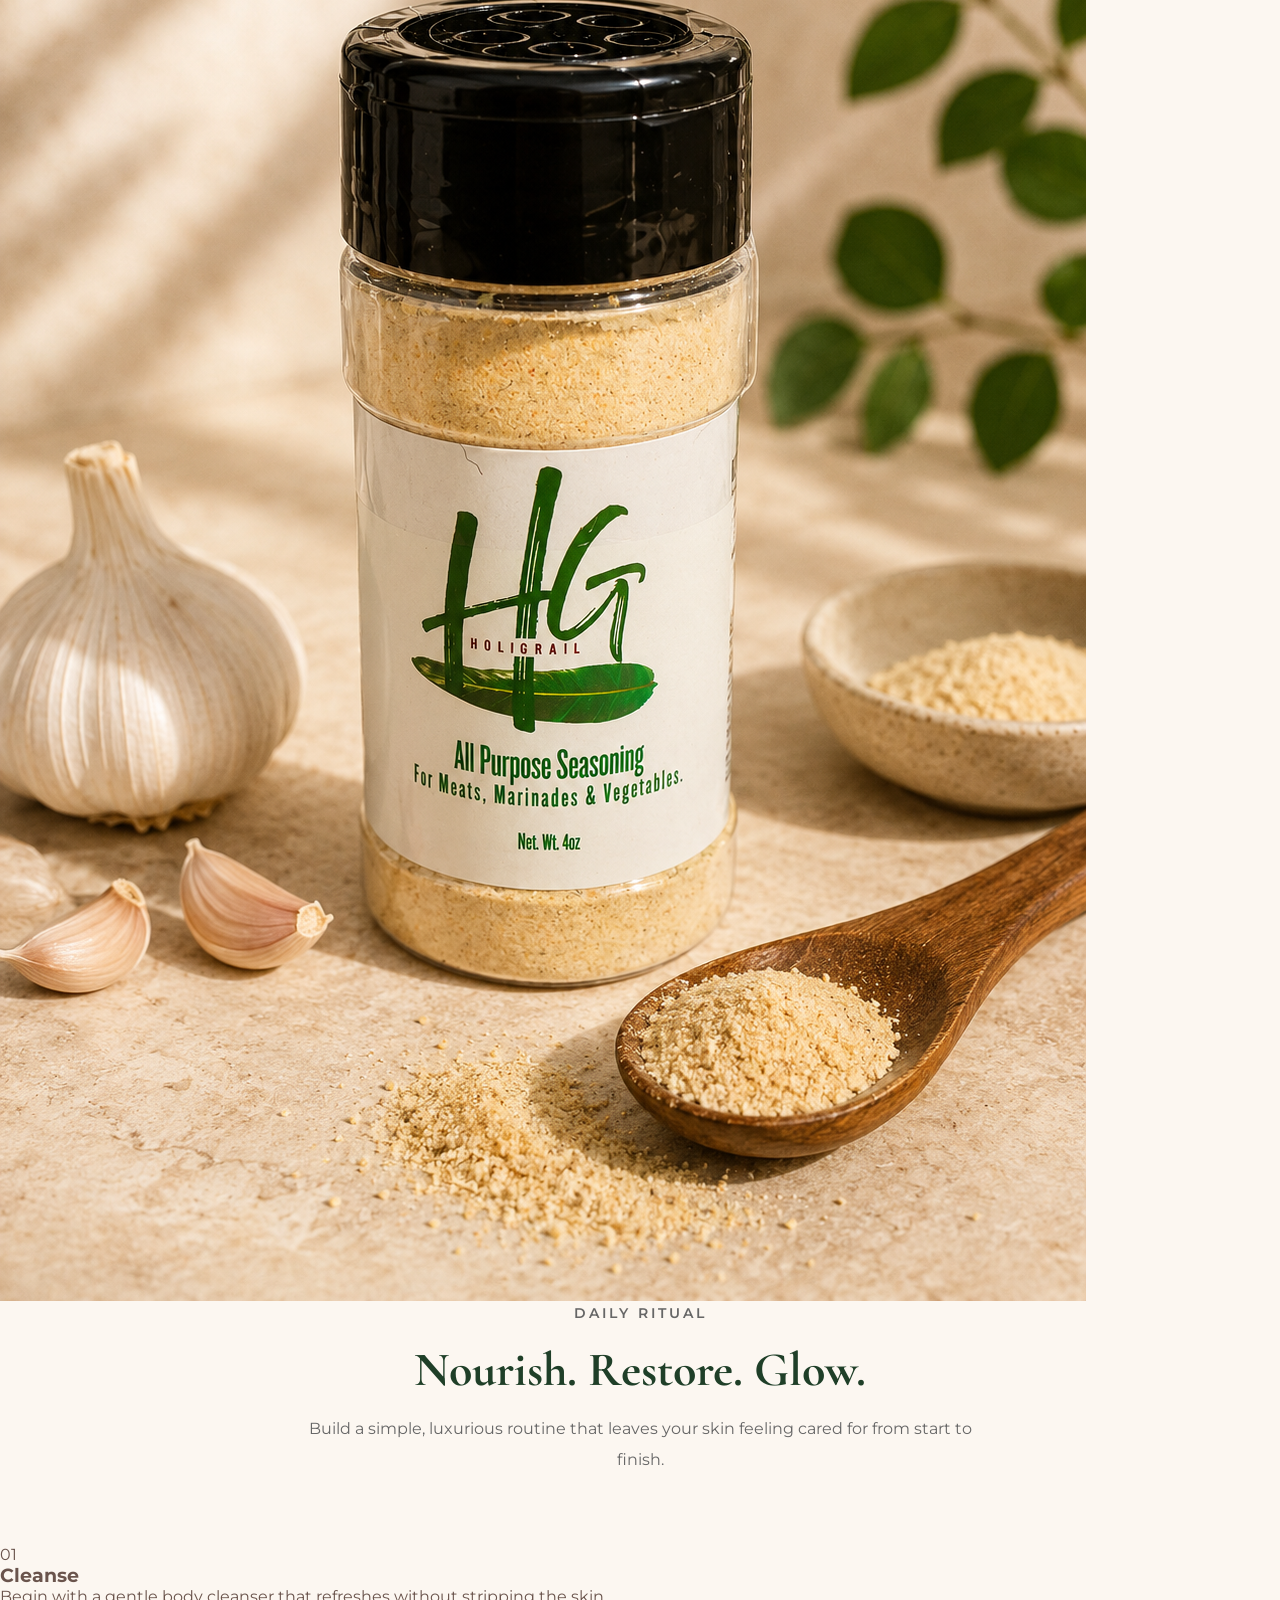
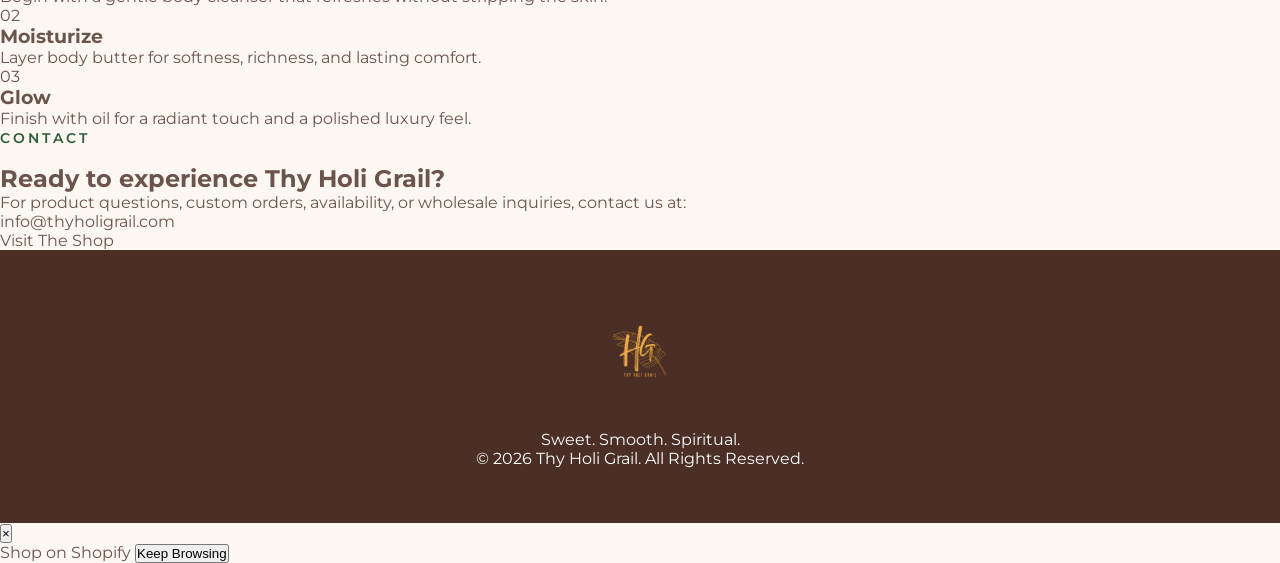
==== commit c2ac1b8e: "Update logo and navigation links in index.html" ====
--- a/index.html
+++ b/index.html
@@ -17,17 +17,18 @@
 
    <header class="header">
 
-    <a href="../index.html" class="logo">
-        <img src="../assets/logo/hglogo2.png" alt="Thy Holi Grail Logo">
-    </a>
-
-    <nav class="nav" id="nav">
-        <a href="../index.html">Home</a>
-        <a href="../index.html#collection">Body Care</a>
-        <a class="active" href="seasonings.html">Seasonings</a>
-        <a href="../index.html#about">About</a>
-        <a href="../index.html#contact">Contact</a>
-    </nav>
+  <a href="index.html" class="logo">
+    <img src="./assets/logo/hglogo3.png" alt="Thy Holi Grail Logo">
+    <span>Thy Holi Grail</span>
+</a>
+
+<nav class="nav" id="nav">
+    <a href="index.html" class="active">Home</a>
+    <a href="#collection">Body Care</a>
+    <a href="pages/seasonings.html">Seasonings</a>
+    <a href="#about">About</a>
+    <a href="#contact">Contact</a>
+</nav>
 
     <button class="menu-btn" id="menuBtn" aria-label="Open navigation menu">
         ☰
